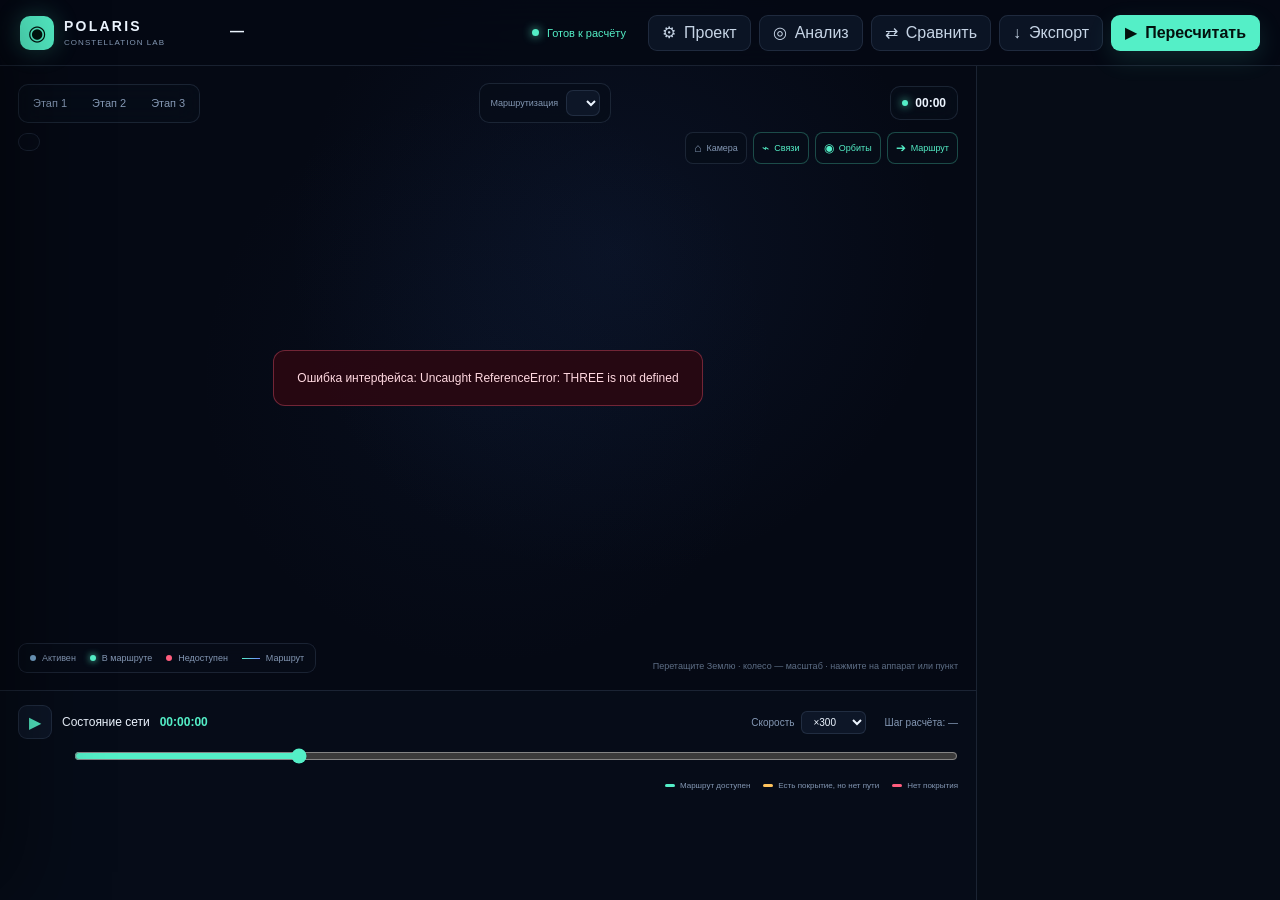
==== frontend/index.html @ 842fce78 "feat: Добавлен backend" ====
<!doctype html>
<html lang="ru">
<head>
  <meta charset="UTF-8" />
  <meta name="viewport" content="width=device-width, initial-scale=1.0" />
  <meta name="theme-color" content="#050914" />
  <title>POLARIS — проектирование устойчивой спутниковой группировки</title>
  <link rel="stylesheet" href="styles.css" />
</head>
<body>
  <div class="app-shell">
    <header class="topbar">
      <a class="brand" href="#" aria-label="POLARIS, главная">
        <span class="brand-mark">◉</span>
        <span><strong>POLARIS</strong><small>CONSTELLATION LAB</small></span>
      </a>

      <div class="project-heading">
        <div class="project-name" id="project-name">—</div>
        <div class="project-meta" id="project-meta"></div>
      </div>

      <div class="calculation-state" id="calc-state"><span></span><b>Готов к расчёту</b></div>

      <div class="top-actions">
        <button class="button button-subtle" id="project-button" type="button"><b aria-hidden="true">⚙</b><span>Проект</span></button>
        <button class="button button-subtle" id="analysis-button" type="button"><b aria-hidden="true">◎</b><span>Анализ</span></button>
        <button class="button button-subtle" id="compare-button" type="button"><b aria-hidden="true">⇄</b><span>Сравнить</span></button>
        <button class="button button-subtle" id="export-button" type="button"><b aria-hidden="true">↓</b><span>Экспорт</span></button>
        <button class="button button-primary" id="calculate-button" type="button"><b aria-hidden="true">▶</b><span>Пересчитать</span></button>
      </div>
    </header>

    <div class="workspace">
      <main class="main-column">
        <section class="space-view" id="space-view">
          <canvas id="space-canvas" aria-label="Интерактивная схема Земли и спутниковой группировки"></canvas>
          <div class="webgl-error" id="webgl-error" hidden></div>
          <div class="object-tooltip" id="object-tooltip" hidden></div>

          <div class="scene-toolbar">
            <div class="stage-control" role="group" aria-label="Этап развёртывания">
              <button data-stage="1" type="button">Этап 1</button>
              <button data-stage="2" type="button">Этап 2</button>
              <button data-stage="3" type="button">Этап 3</button>
            </div>
            <label class="strategy-control">Маршрутизация
              <select id="strategy-select" aria-label="Стратегия маршрутизации"></select>
            </label>
            <div class="time-chip"><span class="pulse"></span><strong id="scene-time">00:00</strong></div>
          </div>

          <div class="scene-summary" id="scene-summary"></div>

          <div class="view-controls">
            <button id="home-camera" type="button" title="Сбросить камеру"><b>⌂</b><span>Камера</span></button>
            <button id="toggle-links" class="active" type="button" title="Показать межспутниковые связи"><b>⌁</b><span>Связи</span></button>
            <button id="toggle-orbits" class="active" type="button" title="Показать орбиты"><b>◉</b><span>Орбиты</span></button>
            <button id="toggle-route" class="active" type="button" title="Показать маршрут"><b>➔</b><span>Маршрут</span></button>
          </div>

          <div class="scene-legend">
            <span><i class="legend-dot active-sat"></i>Активен</span>
            <span><i class="legend-dot route-sat"></i>В маршруте</span>
            <span><i class="legend-dot failed-sat"></i>Недоступен</span>
            <span><i class="legend-line"></i>Маршрут</span>
          </div>

          <div class="scene-hint">Перетащите Землю · колесо — масштаб · нажмите на аппарат или пункт</div>
        </section>

        <section class="timeline-panel">
          <div class="timeline-header">
            <div class="playback">
              <button class="play-button" id="play-button" type="button" aria-label="Запустить или остановить время">▶</button>
              <div><span>Состояние сети</span><strong id="timeline-time">00:00:00</strong></div>
            </div>
            <div class="timeline-actions">
              <label>Скорость
                <select id="speed-select">
                  <option value="60">×60</option>
                  <option value="300" selected>×300</option>
                  <option value="900">×900</option>
                  <option value="3600">×3600</option>
                </select>
              </label>
              <span id="step-info">Шаг расчёта: —</span>
            </div>
          </div>

          <div class="scrubber-wrap">
            <input id="time-range" type="range" min="0" max="86280" step="120" value="21600" aria-label="Время расчёта" />
            <div class="time-axis" id="time-axis"></div>
          </div>

          <div class="availability-lanes" id="availability-lanes"></div>
          <div class="timeline-legend">
            <span><i class="available"></i>Маршрут доступен</span>
            <span><i class="degraded"></i>Есть покрытие, но нет пути</span>
            <span><i class="outage"></i>Нет покрытия</span>
          </div>
        </section>
      </main>

      <aside class="inspector" id="inspector" aria-live="polite">
        <div id="selection-content"></div>
      </aside>
    </div>
  </div>

  <div class="drawer-backdrop" id="drawer-backdrop"></div>

  <aside class="drawer" id="configuration-drawer" aria-hidden="true" aria-label="Параметры проекта">
    <div class="drawer-header">
      <div><span>КОНФИГУРАЦИЯ</span><h2>Параметры проекта</h2></div>
      <button class="icon-button" data-close-drawer type="button" aria-label="Закрыть">×</button>
    </div>
    <div class="drawer-content" id="drawer-content"></div>
    <div class="drawer-footer">
      <button class="button button-subtle" id="reset-config" type="button">Сбросить изменения</button>
      <button class="button button-primary" id="apply-config" type="button">Применить и рассчитать</button>
    </div>
  </aside>

  <div class="modal-backdrop" id="compare-modal" aria-hidden="true">
    <section class="modal-panel" role="dialog" aria-modal="true" aria-labelledby="compare-title">
      <div class="drawer-header">
        <div><span>СРАВНЕНИЕ ВАРИАНТОВ</span><h2 id="compare-title">Сопоставление проектных решений</h2></div>
        <button class="icon-button" data-close-modal="compare-modal" type="button" aria-label="Закрыть">×</button>
      </div>
      <div class="modal-content" id="compare-content"></div>
    </section>
  </div>

  <div class="modal-backdrop" id="analysis-modal" aria-hidden="true">
    <section class="modal-panel wide" role="dialog" aria-modal="true" aria-labelledby="analysis-title">
      <div class="drawer-header">
        <div><span>АНАЛИЗ УСТОЙЧИВОСТИ</span><h2 id="analysis-title">Уязвимости, резерв и стратегии</h2></div>
        <button class="icon-button" data-close-modal="analysis-modal" type="button" aria-label="Закрыть">×</button>
      </div>
      <div class="modal-content" id="analysis-content"></div>
    </section>
  </div>

  <div class="toast" id="toast" role="status"></div>
  <div class="blocking-overlay" id="blocking-overlay" hidden>
    <div class="blocking-card"><div class="spinner"></div><strong id="blocking-title">Считаем…</strong><span id="blocking-detail"></span></div>
  </div>

  <script>
    window.addEventListener("error", function (event) {
      var panel = document.getElementById("webgl-error");
      if (!panel) return;
      panel.hidden = false;
      panel.textContent = "Ошибка интерфейса: " + (event.message || "не удалось загрузить модуль");
    });
  </script>
  <script src="vendor/three.min.js"></script>
  <script type="module" src="src/main.js"></script>
</body>
</html>
---- frontend/styles.css ----
:root {
  color-scheme: dark;
  --bg: #050914;
  --panel: #080e1b;
  --panel-2: #0d1627;
  --panel-3: #111d31;
  --line: rgba(145, 174, 214, 0.15);
  --line-strong: rgba(145, 174, 214, 0.28);
  --text: #edf5ff;
  --muted: #8498b4;
  --accent: #54efc7;
  --accent-blue: #7188ff;
  --danger: #ff5d7d;
  --warning: #ffc45d;
  --radius: 14px;
  font-family: Inter, Manrope, "Segoe UI", sans-serif;
}

* { box-sizing: border-box; }
html, body { margin: 0; min-width: 320px; min-height: 100%; background: var(--bg); color: var(--text); }
body { min-height: 100vh; overflow: hidden; }
button, input, select { font: inherit; }
button { color: inherit; }

.app-shell { min-height: 100vh; display: grid; grid-template-rows: 66px 1fr; background: radial-gradient(circle at 48% 28%, rgba(40, 75, 143, 0.13), transparent 35%), var(--bg); }
.topbar { min-width: 0; display: flex; align-items: center; gap: 22px; padding: 0 20px; border-bottom: 1px solid var(--line); background: rgba(5, 9, 20, 0.91); backdrop-filter: blur(18px); z-index: 20; }
.brand { width: 188px; flex: 0 0 auto; display: flex; align-items: center; gap: 10px; color: var(--text); text-decoration: none; }
.brand-mark { width: 34px; height: 34px; display: grid; place-items: center; border-radius: 10px; color: #00120d; background: var(--accent); font-size: 21px; box-shadow: 0 0 25px rgba(84, 239, 199, 0.25); }
.brand strong { display: block; font-size: 14px; line-height: 1; font-weight: 700; letter-spacing: 0.16em; }
.brand small { display: block; margin-top: 5px; color: var(--muted); font-size: 8px; letter-spacing: 0.13em; }
.project-heading { min-width: 0; flex: 1; }
.project-name { overflow: hidden; color: var(--text); font-size: 14px; font-weight: 600; text-overflow: ellipsis; white-space: nowrap; }
.project-meta { display: flex; align-items: center; gap: 7px; margin-top: 4px; color: var(--muted); font-size: 10px; }
.project-meta i { width: 2px; height: 2px; border-radius: 50%; background: var(--muted); }
.calculation-state { display: flex; align-items: center; gap: 8px; color: var(--accent); font-size: 11px; white-space: nowrap; }
.calculation-state > span { width: 7px; height: 7px; border-radius: 50%; background: var(--accent); box-shadow: 0 0 10px var(--accent); }
.top-actions { display: flex; gap: 8px; }
.top-actions b { font-weight: 400; }
.button { min-height: 36px; display: inline-flex; align-items: center; justify-content: center; gap: 8px; padding: 0 13px; border: 1px solid var(--line); border-radius: 9px; background: var(--panel-2); cursor: pointer; transition: 160ms ease; }
.button:hover { border-color: var(--line-strong); transform: translateY(-1px); }
.button-primary { border-color: transparent; color: #03110e; background: var(--accent); font-weight: 650; box-shadow: 0 8px 24px rgba(84, 239, 199, 0.13); }
.button-subtle { color: #c6d4e5; background: rgba(15, 25, 43, 0.72); }

.workspace { min-height: 0; display: grid; grid-template-columns: minmax(520px, 1fr) 304px; }
.main-column { min-width: 0; min-height: 0; display: grid; grid-template-rows: minmax(410px, 1fr) 210px; }
.space-view { position: relative; min-height: 0; overflow: hidden; background: radial-gradient(circle at center, rgba(34, 68, 128, 0.08), transparent 50%); }
#space-canvas { position: absolute; inset: 0; width: 100%; height: 100%; cursor: grab; }
#space-canvas:active { cursor: grabbing; }
.webgl-error { position: absolute; z-index: 8; top: 50%; left: 50%; width: min(430px, calc(100% - 40px)); transform: translate(-50%, -50%); padding: 18px; border: 1px solid rgba(255,93,125,.35); border-radius: 12px; color: #ffd8e0; background: rgba(42,8,18,.92); font-size: 12px; line-height: 1.5; text-align: center; }
.object-tooltip { position: absolute; z-index: 12; max-width: 230px; padding: 8px 10px; border: 1px solid var(--line-strong); border-radius: 8px; color: var(--text); background: rgba(7,13,25,.94); box-shadow: 0 10px 30px rgba(0,0,0,.28); font-size: 10px; line-height: 1.45; pointer-events: none; transform: translate(12px, 12px); }
.scene-toolbar { position: absolute; z-index: 3; top: 17px; left: 18px; right: 18px; display: flex; align-items: center; justify-content: space-between; pointer-events: none; }
.stage-control { display: flex; gap: 3px; padding: 3px; border: 1px solid var(--line); border-radius: 10px; background: rgba(7, 13, 25, 0.78); backdrop-filter: blur(14px); pointer-events: auto; }
.stage-control button { min-height: 31px; padding: 0 11px; border: 0; border-radius: 7px; color: var(--muted); background: transparent; font-size: 11px; cursor: pointer; }
.stage-control button.active { color: var(--text); background: var(--panel-3); box-shadow: inset 0 0 0 1px var(--line); }
.time-chip { display: flex; align-items: center; gap: 7px; padding: 9px 11px; border: 1px solid var(--line); border-radius: 10px; color: var(--muted); background: rgba(7, 13, 25, 0.78); font-size: 10px; backdrop-filter: blur(14px); }
.time-chip strong { color: var(--text); font-size: 12px; font-variant-numeric: tabular-nums; }
.pulse { width: 6px; height: 6px; border-radius: 50%; background: var(--accent); box-shadow: 0 0 9px var(--accent); }
.scene-summary { position: absolute; z-index: 3; top: 67px; left: 18px; display: flex; align-items: center; gap: 9px; padding: 8px 10px; border: 1px solid var(--line); border-radius: 9px; color: var(--muted); background: rgba(7,13,25,.76); font-size: 9px; pointer-events: none; backdrop-filter: blur(12px); }
.scene-summary strong { color: var(--text); font-size: 11px; font-variant-numeric: tabular-nums; }
.scene-summary i { width: 2px; height: 2px; border-radius: 50%; background: var(--muted); }
.view-controls { position: absolute; z-index: 3; top: 66px; right: 18px; display: flex; gap: 6px; }
.view-controls button { min-width: 56px; height: 32px; padding: 0 8px; display: flex; align-items: center; justify-content: center; gap: 5px; border: 1px solid var(--line); border-radius: 8px; color: var(--muted); background: rgba(7, 13, 25, 0.78); font-size: 9px; cursor: pointer; }
.view-controls button b { font-size: 12px; font-weight: 400; }
.view-controls button.active { color: var(--accent); border-color: rgba(84, 239, 199, 0.28); }
.scene-legend { position: absolute; z-index: 3; bottom: 17px; left: 18px; display: flex; flex-wrap: wrap; gap: 14px; padding: 9px 11px; border: 1px solid var(--line); border-radius: 9px; color: var(--muted); background: rgba(7, 13, 25, 0.75); font-size: 9px; backdrop-filter: blur(12px); }
.scene-legend span { display: flex; align-items: center; gap: 6px; }
.legend-dot { width: 6px; height: 6px; border-radius: 50%; }
.active-sat { background: #78a8cf; }
.route-sat { background: var(--accent); box-shadow: 0 0 7px var(--accent); }
.failed-sat { background: var(--danger); }
.legend-line { width: 18px; height: 1px; background: linear-gradient(90deg, var(--accent), var(--accent-blue)); }
.scene-hint { position: absolute; z-index: 3; right: 18px; bottom: 19px; color: rgba(135, 157, 187, 0.68); font-size: 9px; pointer-events: none; }

.timeline-panel { min-height: 0; padding: 14px 18px 12px; border-top: 1px solid var(--line); background: rgba(7, 13, 25, 0.91); }
.timeline-header { display: flex; align-items: center; justify-content: space-between; gap: 16px; }
.playback { display: flex; align-items: center; gap: 10px; }
.play-button { width: 34px; height: 34px; border: 1px solid var(--line); border-radius: 9px; color: var(--accent); background: var(--panel-2); cursor: pointer; }
.playback div { display: flex; align-items: baseline; gap: 10px; }
.playback span { font-size: 12px; }
.playback strong { color: var(--accent); font-size: 12px; font-variant-numeric: tabular-nums; }
.timeline-actions { display: flex; align-items: center; gap: 18px; color: var(--muted); font-size: 10px; }
.timeline-actions label { display: flex; align-items: center; gap: 7px; }
.timeline-actions select { padding: 4px 7px; border: 1px solid var(--line); border-radius: 6px; color: var(--text); background: var(--panel-2); }
.scrubber-wrap { position: relative; margin: 10px 0 6px 56px; }
#time-range { width: 100%; height: 14px; margin: 0; accent-color: var(--accent); cursor: pointer; }
.time-axis { display: flex; justify-content: space-between; color: var(--muted); font-size: 8px; }
.availability-lanes { display: grid; gap: 6px; }
.availability-lane { display: grid; grid-template-columns: 45px 1fr 43px; align-items: center; gap: 10px; font-size: 9px; }
.availability-lane > span { color: var(--muted); }
.availability-lane > strong { text-align: right; font-weight: 600; font-variant-numeric: tabular-nums; }
.lane-track { position: relative; height: 11px; overflow: hidden; border-radius: 3px; background: rgba(132, 152, 180, 0.1); }
.lane-segment { position: absolute; inset-block: 0; }
.lane-segment.available { background: rgba(84, 239, 199, 0.7); }
.lane-segment.degraded { background: rgba(255, 196, 93, 0.82); }
.lane-segment.outage { background: rgba(255, 93, 125, 0.82); }
.lane-cursor { position: absolute; z-index: 2; inset-block: 0; width: 1px; background: #fff; box-shadow: 0 0 7px rgba(255,255,255,.85); pointer-events: none; }
.timeline-legend { display: flex; justify-content: flex-end; gap: 13px; margin-top: 8px; color: var(--muted); font-size: 8px; }
.timeline-legend span { display: flex; align-items: center; gap: 5px; }
.timeline-legend i { width: 10px; height: 3px; border-radius: 2px; }
.timeline-legend .available { background: var(--accent); }
.timeline-legend .degraded { background: var(--warning); }
.timeline-legend .outage { background: var(--danger); }

.inspector { min-height: 0; overflow-y: auto; padding: 17px 18px; border-left: 1px solid var(--line); background: rgba(7, 12, 23, 0.93); }
.inspector-topline { display: flex; align-items: center; justify-content: space-between; color: var(--muted); font-size: 9px; letter-spacing: 0.13em; }
.inspector-topline button { border: 0; color: var(--muted); background: transparent; cursor: pointer; }
.inspector h1 { margin: 8px 0 5px; font-size: 19px; font-weight: 600; letter-spacing: -0.02em; }
.inspector > p { margin: 0; color: var(--muted); font-size: 11px; }
.client-switch { display: grid; grid-template-columns: repeat(3, 1fr); gap: 5px; margin-top: 16px; }
.client-switch button { min-height: 32px; border: 1px solid var(--line); border-radius: 8px; color: var(--muted); background: transparent; font-size: 10px; cursor: pointer; }
.client-switch button.active { color: var(--text); border-color: rgba(84,239,199,.35); background: rgba(84,239,199,.08); }
.availability-card { margin-top: 18px; }
.metric-line { display: flex; align-items: flex-end; justify-content: space-between; gap: 8px; }
.metric-line > strong { font-size: 31px; line-height: 1; letter-spacing: -0.045em; font-variant-numeric: tabular-nums; }
.goal-state { color: var(--accent); font-size: 9px; }
.availability-card p { margin: 7px 0 12px; color: var(--muted); font-size: 10px; }
.progress-track { position: relative; height: 5px; overflow: visible; border-radius: 5px; background: rgba(132,152,180,.12); }
.progress-track span { display: block; height: 100%; border-radius: inherit; background: linear-gradient(90deg, var(--accent-blue), var(--accent)); transition: width 300ms ease; }
.progress-track i { position: absolute; left: 90%; top: -3px; width: 1px; height: 11px; background: rgba(255,255,255,.75); }
.progress-label { display: flex; justify-content: space-between; margin-top: 6px; color: var(--muted); font-size: 7px; }
.route-section, .metrics-section { margin-top: 18px; padding-top: 15px; border-top: 1px solid var(--line); }
.section-title { display: flex; align-items: center; justify-content: space-between; font-size: 11px; }
.section-title > span { font-weight: 600; }
.section-title strong { display: flex; align-items: center; gap: 5px; color: var(--accent); font-size: 9px; font-weight: 500; }
.section-title strong i { width: 5px; height: 5px; border-radius: 50%; background: var(--accent); }
.section-title em { color: var(--muted); font-size: 9px; font-style: normal; }
.route-chain { margin: 10px 0 7px; }
.route-node { position: relative; min-height: 34px; display: flex; align-items: center; gap: 10px; font-size: 10px; }
.route-node:not(:last-child)::after { content: ""; position: absolute; left: 4px; top: 22px; width: 1px; height: 24px; background: linear-gradient(var(--accent), var(--accent-blue)); }
.route-node i { position: relative; z-index: 1; width: 9px; height: 9px; flex: 0 0 auto; border: 2px solid var(--accent); border-radius: 50%; background: var(--panel); }
.route-node:nth-child(3) i { border-color: var(--accent-blue); }
.route-node small { margin-left: auto; color: var(--muted); font-size: 8px; }
.text-action { padding: 0; border: 0; color: var(--accent); background: transparent; font-size: 9px; cursor: pointer; }
.metric-grid { display: grid; grid-template-columns: 1fr 1fr; gap: 15px 10px; margin-top: 13px; }
.metric-grid span { display: block; margin-bottom: 4px; color: var(--muted); font-size: 8px; }
.metric-grid strong { font-size: 13px; font-weight: 600; font-variant-numeric: tabular-nums; }
.recommendation { margin-top: 18px; padding: 12px; border: 1px solid rgba(84,239,199,.12); border-radius: 10px; background: linear-gradient(135deg, rgba(84,239,199,.07), rgba(113,136,255,.04)); }
.recommendation span { color: var(--accent); font-size: 8px; letter-spacing: .12em; }
.recommendation p { margin: 7px 0 0; color: #b9c9dc; font-size: 9px; line-height: 1.55; }
.selection-eyebrow { display: flex; align-items: center; justify-content: space-between; color: var(--muted); font-size: 9px; letter-spacing: .12em; text-transform: uppercase; }
.selection-status { display: inline-flex; align-items: center; gap: 5px; color: var(--accent); letter-spacing: 0; text-transform: none; }
.selection-status::before { content: ""; width: 5px; height: 5px; border-radius: 50%; background: currentColor; box-shadow: 0 0 8px currentColor; }
.selection-status.danger { color: var(--danger); }
.inspector-title { margin: 10px 0 5px; font-size: 22px; font-weight: 650; letter-spacing: -.025em; }
.inspector-subtitle { margin: 0; color: var(--muted); font-size: 10px; line-height: 1.5; }
.selection-actions { display: flex; gap: 7px; margin-top: 15px; }
.selection-actions .button { flex: 1; min-width: 0; padding-inline: 9px; font-size: 9px; }
.compact-section { margin-top: 18px; padding-top: 15px; border-top: 1px solid var(--line); }
.compact-section h3 { margin: 0 0 11px; font-size: 11px; font-weight: 600; }
.detail-list { display: grid; gap: 9px; }
.detail-row { display: flex; align-items: baseline; justify-content: space-between; gap: 14px; font-size: 9px; }
.detail-row span { color: var(--muted); }
.detail-row strong { font-size: 10px; font-weight: 600; text-align: right; }
.satellite-preview { height: 82px; display: grid; place-items: center; margin: 15px 0 3px; border-radius: 10px; background: radial-gradient(circle, rgba(84,239,199,.1), transparent 62%); }
.satellite-glyph { position: relative; width: 94px; height: 32px; }
.satellite-glyph::before { content: ""; position: absolute; left: 35px; top: 6px; width: 24px; height: 20px; border-radius: 4px; background: linear-gradient(135deg,#e0e9f2,#63758a); box-shadow: 0 0 18px rgba(84,239,199,.2); }
.satellite-glyph::after { content: ""; position: absolute; inset: 3px 0; background: repeating-linear-gradient(90deg,#224e8f 0 9px,#102a55 9px 11px); clip-path: polygon(0 5%,34% 5%,34% 95%,0 95%,0 5%,100% 5%,100% 95%,66% 95%,66% 5%); }
.client-summary { margin-top: 17px; }
.client-score { display: flex; align-items: flex-end; justify-content: space-between; }
.client-score strong { font-size: 29px; line-height: 1; letter-spacing: -.045em; }
.client-score span { color: var(--accent); font-size: 9px; }
.route-mini { display: flex; flex-wrap: wrap; align-items: center; gap: 6px; margin-top: 12px; }
.route-mini button { padding: 5px 7px; border: 1px solid var(--line); border-radius: 6px; color: var(--text); background: rgba(132,152,180,.04); font-size: 9px; cursor: pointer; }
.route-mini button:hover { color: var(--accent); border-color: rgba(84,239,199,.4); }
.route-mini i { width: 12px; height: 1px; background: var(--accent); }
.selection-help { margin-top: 18px; padding: 10px; border-radius: 9px; color: var(--muted); background: rgba(132,152,180,.06); font-size: 9px; line-height: 1.5; }
.upload-zone { min-height: 72px; display: grid; place-items: center; align-content: center; gap: 4px; margin-bottom: 16px; border: 1px dashed var(--line-strong); border-radius: 10px; color: var(--muted); background: rgba(84,239,199,.025); text-align: center; cursor: pointer; }
.upload-zone:hover { border-color: rgba(84,239,199,.45); background: rgba(84,239,199,.05); }
.upload-zone strong { color: var(--text); font-size: 10px; font-weight: 600; }
.upload-zone span { font-size: 8px; }
.upload-zone input { position: absolute; inline-size: 1px; block-size: 1px; opacity: 0; }

.drawer-backdrop, .modal-backdrop { position: fixed; z-index: 40; inset: 0; opacity: 0; visibility: hidden; background: rgba(1, 4, 10, 0.64); backdrop-filter: blur(4px); transition: 180ms ease; }
.drawer-backdrop.open, .modal-backdrop.open { opacity: 1; visibility: visible; }
.drawer { position: fixed; z-index: 50; top: 0; bottom: 0; left: 0; width: min(470px, 92vw); display: grid; grid-template-rows: auto 1fr auto; transform: translateX(-102%); border-right: 1px solid var(--line-strong); background: #08101e; box-shadow: 30px 0 80px rgba(0,0,0,.4); transition: 220ms ease; }
.drawer.open { transform: translateX(0); }
.drawer-header { display: flex; align-items: flex-start; justify-content: space-between; gap: 20px; padding: 21px 23px 17px; border-bottom: 1px solid var(--line); }
.drawer-header span { color: var(--accent); font-size: 8px; letter-spacing: .14em; }
.drawer-header h2 { margin: 6px 0 0; font-size: 19px; font-weight: 600; }
.icon-button { width: 34px; height: 34px; border: 1px solid var(--line); border-radius: 9px; color: var(--muted); background: var(--panel-2); cursor: pointer; }
.drawer-content { min-height: 0; overflow-y: auto; padding: 18px 23px; }
.field { display: grid; gap: 7px; color: var(--muted); font-size: 9px; }
.field select, .field input { width: 100%; min-height: 36px; padding: 0 10px; border: 1px solid var(--line); border-radius: 8px; outline: 0; color: var(--text); background: var(--panel-2); }
.field select:focus, .field input:focus { border-color: rgba(84,239,199,.55); box-shadow: 0 0 0 3px rgba(84,239,199,.08); }
.form-grid { display: grid; grid-template-columns: 1fr 1fr; gap: 14px; margin-top: 16px; }
.input-unit { position: relative; }
.input-unit input { padding-right: 35px; }
.input-unit small { position: absolute; right: 10px; top: 12px; color: var(--muted); }
.drawer-section-title { display: flex; align-items: center; justify-content: space-between; margin: 24px 0 10px; padding-top: 18px; border-top: 1px solid var(--line); font-size: 11px; font-weight: 600; }
.drawer-section-title small { color: var(--muted); font-size: 8px; font-weight: 400; }
.plane-editor { display: grid; gap: 7px; }
.plane-editor > div { display: grid; grid-template-columns: 34px 1fr 1fr; align-items: center; gap: 9px; padding: 9px 10px; border: 1px solid var(--line); border-radius: 9px; background: rgba(13,22,39,.55); }
.plane-editor strong { color: var(--accent); font-size: 10px; }
.plane-editor label { display: grid; grid-template-columns: auto 1fr; align-items: center; gap: 6px; color: var(--muted); font-size: 8px; }
.plane-editor input { width: 100%; min-width: 0; padding: 6px; border: 1px solid var(--line); border-radius: 6px; color: var(--text); background: var(--panel); font-size: 9px; }
.mini-action { border: 0; color: var(--accent); background: transparent; font-size: 9px; cursor: pointer; }
.empty-state { padding: 17px; border: 1px dashed var(--line-strong); border-radius: 9px; color: var(--muted); text-align: center; font-size: 9px; }
.failure-item { display: flex; align-items: center; justify-content: space-between; padding: 10px; border: 1px solid rgba(255,93,125,.2); border-radius: 9px; background: rgba(255,93,125,.05); }
.failure-item strong { display: block; font-size: 10px; }
.failure-item span { color: var(--muted); font-size: 8px; }
.drawer-footer { display: flex; justify-content: flex-end; gap: 8px; padding: 15px 23px; border-top: 1px solid var(--line); }

.modal-backdrop { display: grid; place-items: center; padding: 25px; }
.compare-modal { width: min(760px, 96vw); overflow: hidden; border: 1px solid var(--line-strong); border-radius: 16px; background: #08101e; box-shadow: 0 28px 90px rgba(0,0,0,.55); transform: translateY(12px) scale(.98); transition: 180ms ease; }
.modal-backdrop.open .compare-modal { transform: none; }
.comparison-head { display: grid; grid-template-columns: 1fr 1fr; gap: 1px; background: var(--line); }
.comparison-head > div { padding: 18px 23px; background: var(--panel); }
.comparison-head span, .comparison-head small { display: block; color: var(--muted); font-size: 8px; }
.comparison-head strong { display: block; margin: 7px 0 4px; font-size: 13px; }
.comparison-table { padding: 13px 23px; }
.comparison-row { display: grid; grid-template-columns: 1.2fr repeat(3, 1fr); padding: 12px 7px; border-bottom: 1px solid var(--line); font-size: 10px; }
.comparison-row.header { color: var(--muted); font-size: 8px; }
.comparison-row strong { color: var(--text); }
.comparison-row em { color: var(--danger); font-style: normal; }
.compare-insight { display: flex; gap: 12px; margin: 5px 23px 22px; padding: 13px; border: 1px solid rgba(255,196,93,.17); border-radius: 10px; background: rgba(255,196,93,.05); }
.compare-insight > span { width: 22px; height: 22px; flex: 0 0 auto; display: grid; place-items: center; border-radius: 50%; color: #171006; background: var(--warning); font-weight: 700; }
.compare-insight p { margin: 0; color: #bdcadd; font-size: 10px; line-height: 1.55; }
.compare-insight strong { color: var(--text); }
.toast { position: fixed; z-index: 80; left: 50%; bottom: 22px; max-width: calc(100vw - 30px); transform: translate(-50%, 20px); opacity: 0; padding: 11px 15px; border: 1px solid var(--line-strong); border-radius: 9px; color: var(--text); background: var(--panel-3); box-shadow: 0 15px 40px rgba(0,0,0,.35); font-size: 10px; pointer-events: none; transition: 180ms ease; }
.toast.show { opacity: 1; transform: translate(-50%, 0); }

@media (max-width: 1020px) {
  .workspace { grid-template-columns: 1fr; }
  .inspector { position: fixed; z-index: 25; top: 66px; right: 0; bottom: 0; width: 304px; box-shadow: -20px 0 55px rgba(0,0,0,.3); }
  .main-column { margin-right: 304px; }
  .brand { width: auto; }
  .brand > span:last-child, .calculation-state { display: none; }
}

@media (max-width: 760px) {
  body { overflow-x: hidden; overflow-y: auto; }
  .app-shell { min-height: auto; }
  .project-meta, .top-actions .button-subtle, .top-actions .button span { display: none; }
  .top-actions #project-button { display: inline-flex; width: 38px; padding: 0; }
  .topbar { gap: 10px; padding-inline: 12px; }
  .workspace { grid-template-columns: 1fr; }
  .workspace, .main-column, .space-view, .timeline-panel, .inspector { width: 100%; min-width: 0; }
  .main-column { margin-right: 0; grid-template-rows: 520px auto; }
  .inspector { position: static; width: auto; max-height: none; border-top: 1px solid var(--line); border-left: 0; }
  .scene-summary { top: 65px; }
  .scene-hint { display: none; }
  .timeline-actions { display: none; }
  .timeline-panel { min-height: 220px; }
}

@media (max-width: 470px) {
  .button { padding: 0 11px; }
  .scene-toolbar .time-chip { display: none; }
  .view-controls button span { display: none; }
  .view-controls button { min-width: 32px; width: 32px; padding: 0; }
  .scene-toolbar { left: 10px; right: 10px; }
  .stage-control button { padding: 0 8px; }
  .scene-summary { left: 10px; }
  .view-controls { right: 10px; }
  .scene-legend { right: 10px; left: 10px; }
  .timeline-header { align-items: flex-start; }
  .timeline-actions span { display: none; }
  .comparison-head { grid-template-columns: 1fr; }
  .comparison-row { grid-template-columns: .8fr repeat(3, 1fr); font-size: 8px; }
}

@media (prefers-reduced-motion: reduce) {
  *, *::before, *::after { scroll-behavior: auto !important; transition-duration: .001ms !important; }
}

/* ==========================================================================
   Дополнения к прототипу: реальные данные, анализ, состояния загрузки
   ========================================================================== */

/* Модальные окна: прототип знал только одно, теперь их два и оба шире. */
.modal-panel { width: min(820px, 96vw); max-height: 88vh; display: grid; grid-template-rows: auto 1fr; overflow: hidden; border: 1px solid var(--line-strong); border-radius: 16px; background: #08101e; box-shadow: 0 28px 90px rgba(0,0,0,.55); transform: translateY(12px) scale(.98); transition: 180ms ease; }
.modal-panel.wide { width: min(1080px, 97vw); }
.modal-backdrop.open .modal-panel { transform: none; }
.modal-content { min-height: 0; overflow-y: auto; padding: 20px 23px 24px; }

/* Выбор стратегии маршрутизации на сцене. */
.strategy-control { display: flex; align-items: center; gap: 8px; padding: 6px 10px; border: 1px solid var(--line); border-radius: 10px; color: var(--muted); background: rgba(7,13,25,.78); backdrop-filter: blur(14px); font-size: 9px; pointer-events: auto; }
.strategy-control select { min-height: 26px; padding: 0 6px; border: 1px solid var(--line); border-radius: 7px; color: var(--text); background: var(--panel-2); font-size: 10px; }

/* Состояние расчёта в шапке. */
.calculation-state.stale { color: var(--warning); }
.calculation-state.stale > span { background: var(--warning); box-shadow: 0 0 10px var(--warning); }
.calculation-state.error { color: var(--danger); }
.calculation-state.error > span { background: var(--danger); box-shadow: 0 0 10px var(--danger); }
.calculation-state b { font-weight: 500; }

/* Диаграмма доступности: дорожки строятся по реальным отрезкам состояний. */
.availability-lane { display: grid; grid-template-columns: 42px 1fr 62px; align-items: center; gap: 10px; padding: 3px 0; }
.availability-lane > span { color: var(--muted); font-size: 9px; cursor: pointer; }
.availability-lane.active > span { color: var(--accent); font-weight: 600; }
.availability-lane > strong { font-size: 10px; text-align: right; font-variant-numeric: tabular-nums; }
.availability-lane.below > strong { color: var(--danger); }
.lane-track { position: relative; height: 16px; overflow: hidden; border-radius: 5px; background: rgba(255,93,125,.16); cursor: crosshair; }
.lane-segment { position: absolute; top: 0; bottom: 0; }
.lane-segment.available { background: linear-gradient(180deg, rgba(84,239,199,.85), rgba(84,239,199,.6)); }
.lane-segment.degraded { background: rgba(255,196,93,.55); }
.lane-segment.outage { background: rgba(255,93,125,.42); }
.lane-cursor { position: absolute; top: -2px; bottom: -2px; width: 2px; background: #fff; box-shadow: 0 0 8px rgba(255,255,255,.7); pointer-events: none; }
.lane-target { position: absolute; inset: 0; opacity: 0; }

/* Инспектор: маршрут, показатели, причины разрыва. */
.route-mini { display: flex; flex-wrap: wrap; align-items: center; gap: 4px; }
.route-mini button { padding: 5px 8px; border: 1px solid var(--line); border-radius: 7px; color: var(--text); background: var(--panel-2); font-size: 9px; cursor: pointer; }
.route-mini button:hover { border-color: var(--accent); }
.route-mini button.ground { color: var(--accent); }
.route-mini i { width: 10px; height: 1px; background: var(--line-strong); }
.gap-reason { display: flex; gap: 9px; padding: 10px 11px; border: 1px solid rgba(255,93,125,.24); border-radius: 9px; background: rgba(255,93,125,.06); color: #ffd8e0; font-size: 9px; line-height: 1.5; }
.gap-reason strong { display: block; margin-bottom: 3px; color: #fff; font-size: 10px; }
.hint-note { margin: 10px 0 0; color: var(--muted); font-size: 8px; line-height: 1.55; }

/* Рекомендации и выводы. */
.advice-list { display: grid; gap: 9px; }
.advice { padding: 12px 13px; border: 1px solid var(--line); border-radius: 10px; background: rgba(13,22,39,.5); }
.advice.critical { border-color: rgba(255,93,125,.32); background: rgba(255,93,125,.06); }
.advice.warning { border-color: rgba(255,196,93,.26); background: rgba(255,196,93,.05); }
.advice.info { border-color: rgba(84,239,199,.22); background: rgba(84,239,199,.04); }
.advice strong { display: block; margin-bottom: 5px; font-size: 10px; line-height: 1.4; }
.advice p { margin: 0; color: var(--muted); font-size: 9px; line-height: 1.6; }

/* Таблицы анализа и сравнения. */
.data-table { width: 100%; border-collapse: collapse; font-size: 10px; }
.data-table th { padding: 9px 8px; border-bottom: 1px solid var(--line-strong); color: var(--muted); font-size: 8px; font-weight: 500; letter-spacing: .05em; text-align: left; text-transform: uppercase; }
.data-table td { padding: 10px 8px; border-bottom: 1px solid var(--line); font-variant-numeric: tabular-nums; }
.data-table tr:hover td { background: rgba(84,239,199,.03); }
.data-table td.good { color: var(--accent); }
.data-table td.bad { color: var(--danger); }
.data-table td.muted { color: var(--muted); }
.table-scroll { overflow-x: auto; }

.section-block { margin-bottom: 26px; }
.section-block > h3 { margin: 0 0 5px; font-size: 12px; font-weight: 600; }
.section-block > p.lead { margin: 0 0 13px; color: var(--muted); font-size: 9px; line-height: 1.6; }
.section-actions { display: flex; flex-wrap: wrap; gap: 8px; margin-bottom: 13px; }

/* Редактор конфигурации. */
.readonly-block { padding: 13px; border: 1px solid var(--line); border-radius: 10px; background: rgba(13,22,39,.42); }
.readonly-grid { display: grid; grid-template-columns: repeat(2, 1fr); gap: 9px 14px; }
.readonly-grid div { display: flex; align-items: baseline; justify-content: space-between; gap: 8px; color: var(--muted); font-size: 9px; }
.readonly-grid strong { color: var(--text); font-size: 10px; font-variant-numeric: tabular-nums; }
.research-toggle { display: flex; align-items: flex-start; gap: 9px; margin-top: 12px; padding: 10px 11px; border: 1px solid rgba(255,196,93,.22); border-radius: 9px; background: rgba(255,196,93,.05); color: var(--muted); font-size: 8px; line-height: 1.55; cursor: pointer; }
.research-toggle input { margin-top: 1px; accent-color: var(--warning); }
.research-toggle b { display: block; margin-bottom: 3px; color: var(--warning); font-size: 9px; }

.outage-row { display: grid; grid-template-columns: 1fr 72px 72px auto; align-items: center; gap: 7px; padding: 8px 9px; border: 1px solid rgba(255,93,125,.2); border-radius: 9px; background: rgba(255,93,125,.05); }
.outage-row select, .outage-row input { min-height: 30px; padding: 0 7px; border: 1px solid var(--line); border-radius: 6px; color: var(--text); background: var(--panel); font-size: 9px; }
.outage-row .mini-action { white-space: nowrap; }
.outage-list { display: grid; gap: 7px; }
.outage-hint { margin: 7px 0 0; color: var(--muted); font-size: 8px; }

.field-errors { display: grid; gap: 6px; margin-bottom: 14px; }
.field-error { padding: 9px 11px; border: 1px solid rgba(255,93,125,.32); border-radius: 8px; background: rgba(255,93,125,.07); font-size: 9px; line-height: 1.5; }
.field-error code { display: block; margin-bottom: 3px; color: var(--danger); font-family: ui-monospace, SFMono-Regular, Menlo, monospace; font-size: 8px; }

/* Список сохранённых вариантов. */
.variant-list { display: grid; gap: 7px; }
.variant-row { display: grid; grid-template-columns: 1fr auto auto; align-items: center; gap: 9px; padding: 10px 11px; border: 1px solid var(--line); border-radius: 9px; background: rgba(13,22,39,.5); }
.variant-row strong { display: block; font-size: 10px; }
.variant-row span { color: var(--muted); font-size: 8px; }
.variant-row.selected { border-color: var(--accent); background: rgba(84,239,199,.06); }

/* Блокирующий индикатор долгих операций. */
.blocking-overlay { position: fixed; z-index: 80; inset: 0; display: grid; place-items: center; background: rgba(1,4,10,.7); backdrop-filter: blur(5px); }
/* Собственный display перебивает [hidden], поэтому скрываем явно. */
.blocking-overlay[hidden] { display: none; }
.blocking-card { display: grid; justify-items: center; gap: 11px; padding: 26px 34px; border: 1px solid var(--line-strong); border-radius: 14px; background: #08101e; text-align: center; }
.blocking-card strong { font-size: 12px; }
.blocking-card span { color: var(--muted); font-size: 9px; font-variant-numeric: tabular-nums; }
.spinner { width: 26px; height: 26px; border: 2px solid var(--line-strong); border-top-color: var(--accent); border-radius: 50%; animation: spin 760ms linear infinite; }
@keyframes spin { to { transform: rotate(360deg); } }

.progress-bar { width: 200px; height: 4px; overflow: hidden; border-radius: 2px; background: var(--panel-3); }
.progress-bar i { display: block; height: 100%; background: var(--accent); transition: width 180ms ease; }

.empty-state { padding: 14px; border: 1px dashed var(--line); border-radius: 9px; color: var(--muted); font-size: 9px; text-align: center; }
.mini-action { padding: 5px 9px; border: 1px solid var(--line); border-radius: 7px; color: var(--muted); background: transparent; font-size: 9px; cursor: pointer; }
.mini-action:hover { border-color: var(--accent); color: var(--accent); }
.badge { display: inline-block; padding: 2px 7px; border-radius: 20px; font-size: 8px; }
.badge.ok { color: var(--accent); background: rgba(84,239,199,.12); }
.badge.bad { color: var(--danger); background: rgba(255,93,125,.12); }
.badge.warn { color: var(--warning); background: rgba(255,196,93,.12); }

@media (max-width: 1080px) {
  .workspace { grid-template-columns: 1fr; grid-template-rows: 1fr auto; }
  .inspector { max-height: 44vh; border-left: 0; border-top: 1px solid var(--line); }
  .top-actions span { display: none; }
}
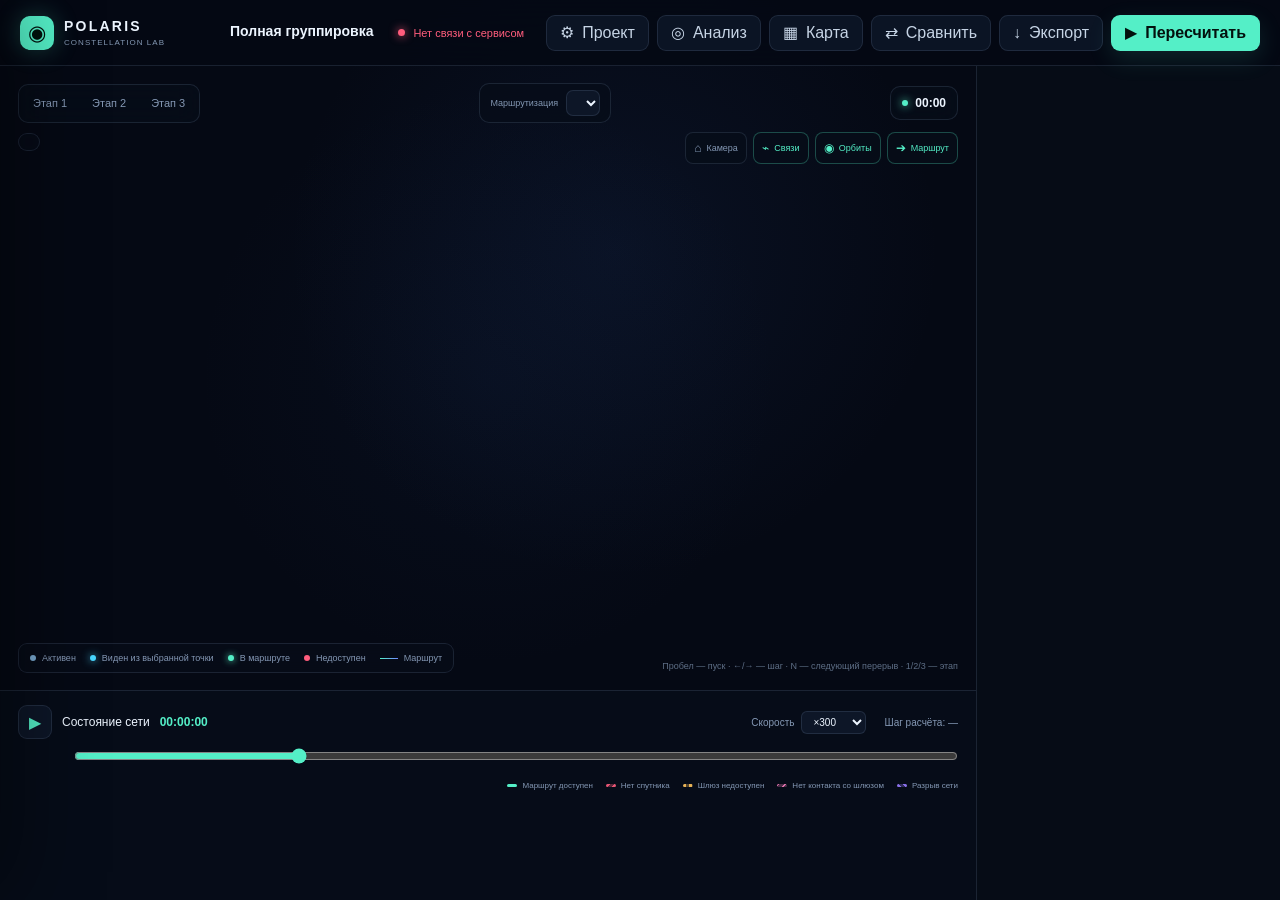
==== commit ace26296: "переделан фронт" ====
--- a/frontend/index.html
+++ b/frontend/index.html
@@ -5,6 +5,8 @@
   <meta name="viewport" content="width=device-width, initial-scale=1.0" />
   <meta name="theme-color" content="#050914" />
   <title>POLARIS — проектирование устойчивой спутниковой группировки</title>
+  <link rel="icon" href="assets/favicon.svg" type="image/svg+xml" />
+  <link rel="preload" href="assets/earth-day.jpg" as="image" type="image/jpeg" />
   <link rel="stylesheet" href="styles.css" />
 </head>
 <body>
@@ -25,6 +27,7 @@
       <div class="top-actions">
         <button class="button button-subtle" id="project-button" type="button"><b aria-hidden="true">⚙</b><span>Проект</span></button>
         <button class="button button-subtle" id="analysis-button" type="button"><b aria-hidden="true">◎</b><span>Анализ</span></button>
+        <button class="button button-subtle" id="coverage-button" type="button"><b aria-hidden="true">▦</b><span>Карта</span></button>
         <button class="button button-subtle" id="compare-button" type="button"><b aria-hidden="true">⇄</b><span>Сравнить</span></button>
         <button class="button button-subtle" id="export-button" type="button"><b aria-hidden="true">↓</b><span>Экспорт</span></button>
         <button class="button button-primary" id="calculate-button" type="button"><b aria-hidden="true">▶</b><span>Пересчитать</span></button>
@@ -35,6 +38,10 @@
       <main class="main-column">
         <section class="space-view" id="space-view">
           <canvas id="space-canvas" aria-label="Интерактивная схема Земли и спутниковой группировки"></canvas>
+          <div class="scene-loading" id="scene-loading" role="status">
+            <span class="loading-planet" aria-hidden="true"></span>
+            <div><strong>Готовим модель Земли</strong><small>Загружаем текстуры и расчётный сценарий</small></div>
+          </div>
           <div class="webgl-error" id="webgl-error" hidden></div>
           <div class="object-tooltip" id="object-tooltip" hidden></div>
 
@@ -61,12 +68,13 @@
 
           <div class="scene-legend">
             <span><i class="legend-dot active-sat"></i>Активен</span>
+            <span id="visibility-legend" hidden><i class="legend-dot visible-sat"></i>Виден из выбранной точки</span>
             <span><i class="legend-dot route-sat"></i>В маршруте</span>
             <span><i class="legend-dot failed-sat"></i>Недоступен</span>
             <span><i class="legend-line"></i>Маршрут</span>
           </div>
 
-          <div class="scene-hint">Перетащите Землю · колесо — масштаб · нажмите на аппарат или пункт</div>
+          <div class="scene-hint">Пробел — пуск · ←/→ — шаг · N — следующий перерыв · 1/2/3 — этап</div>
         </section>
 
         <section class="timeline-panel">
@@ -96,13 +104,15 @@
           <div class="availability-lanes" id="availability-lanes"></div>
           <div class="timeline-legend">
             <span><i class="available"></i>Маршрут доступен</span>
-            <span><i class="degraded"></i>Есть покрытие, но нет пути</span>
-            <span><i class="outage"></i>Нет покрытия</span>
+            <span><i class="cause-no-satellite"></i>Нет спутника</span>
+            <span><i class="cause-gateway-offline"></i>Шлюз недоступен</span>
+            <span><i class="cause-no-gateway"></i>Нет контакта со шлюзом</span>
+            <span><i class="cause-network-split"></i>Разрыв сети</span>
           </div>
         </section>
       </main>
 
-      <aside class="inspector" id="inspector" aria-live="polite">
+      <aside class="inspector" id="inspector">
         <div id="selection-content"></div>
       </aside>
     </div>
@@ -142,6 +152,30 @@
     </section>
   </div>
 
+  <div class="modal-backdrop" id="coverage-modal" aria-hidden="true">
+    <section class="modal-panel coverage-panel" role="dialog" aria-modal="true" aria-labelledby="coverage-title">
+      <div class="drawer-header">
+        <div><span>ГЕОГРАФИЯ ПОКРЫТИЯ</span><h2 id="coverage-title">Доступность маршрута по широтам</h2></div>
+        <button class="icon-button" data-close-modal="coverage-modal" type="button" aria-label="Закрыть">×</button>
+      </div>
+      <div class="modal-content" id="coverage-content"></div>
+    </section>
+  </div>
+
+  <dialog class="name-dialog" id="save-variant-dialog" aria-labelledby="save-variant-title">
+    <form method="dialog">
+      <div class="dialog-eyebrow">СОХРАНЕНИЕ ВАРИАНТА</div>
+      <h2 id="save-variant-title">Название проектного решения</h2>
+      <p>Название будет показано в сравнении конфигураций.</p>
+      <label for="variant-name-input">Название</label>
+      <input id="variant-name-input" name="variant-name" maxlength="100" required autocomplete="off" />
+      <div class="dialog-actions">
+        <button class="button button-subtle" id="cancel-variant-name" type="button">Отмена</button>
+        <button class="button button-primary" value="save" type="submit">Сохранить вариант</button>
+      </div>
+    </form>
+  </dialog>
+
   <div class="toast" id="toast" role="status"></div>
   <div class="blocking-overlay" id="blocking-overlay" hidden>
     <div class="blocking-card"><div class="spinner"></div><strong id="blocking-title">Считаем…</strong><span id="blocking-detail"></span></div>
@@ -155,7 +189,6 @@
       panel.textContent = "Ошибка интерфейса: " + (event.message || "не удалось загрузить модуль");
     });
   </script>
-  <script src="vendor/three.min.js"></script>
   <script type="module" src="src/main.js"></script>
 </body>
 </html>
--- a/frontend/styles.css
+++ b/frontend/styles.css
@@ -47,7 +47,15 @@
 #space-canvas { position: absolute; inset: 0; width: 100%; height: 100%; cursor: grab; }
 #space-canvas:active { cursor: grabbing; }
 .webgl-error { position: absolute; z-index: 8; top: 50%; left: 50%; width: min(430px, calc(100% - 40px)); transform: translate(-50%, -50%); padding: 18px; border: 1px solid rgba(255,93,125,.35); border-radius: 12px; color: #ffd8e0; background: rgba(42,8,18,.92); font-size: 12px; line-height: 1.5; text-align: center; }
-.object-tooltip { position: absolute; z-index: 12; max-width: 230px; padding: 8px 10px; border: 1px solid var(--line-strong); border-radius: 8px; color: var(--text); background: rgba(7,13,25,.94); box-shadow: 0 10px 30px rgba(0,0,0,.28); font-size: 10px; line-height: 1.45; pointer-events: none; transform: translate(12px, 12px); }
+.scene-loading { position: absolute; z-index: 7; inset: 0; display: grid; place-content: center; justify-items: center; gap: 16px; color: var(--text); background: radial-gradient(circle at 50% 45%, rgba(31,74,119,.34), rgba(5,9,20,.96) 48%); text-align: center; transition: opacity 260ms ease, visibility 260ms ease; }
+.scene-loading[hidden] { display: grid; opacity: 0; visibility: hidden; pointer-events: none; }
+.scene-loading strong, .scene-loading small { display: block; }
+.scene-loading strong { font-size: 13px; }
+.scene-loading small { margin-top: 6px; color: var(--muted); font-size: 10px; }
+.loading-planet { position: relative; width: 68px; height: 68px; border: 1px solid rgba(84,239,199,.55); border-radius: 50%; background: radial-gradient(circle at 35% 30%, #317bb0, #102b52 52%, #06101f 75%); box-shadow: 0 0 36px rgba(84,239,199,.14); animation: loading-orbit 1.8s linear infinite; }
+.loading-planet::after { content: ""; position: absolute; width: 92px; height: 26px; margin: 19px 0 0 -47px; border: 1px solid rgba(127,168,255,.72); border-radius: 50%; transform: rotate(-14deg); }
+@keyframes loading-orbit { to { filter: hue-rotate(18deg); transform: rotate(360deg); } }
+.object-tooltip { position: absolute; z-index: 12; max-width: 230px; padding: 8px 10px; border: 1px solid var(--line-strong); border-radius: 8px; color: var(--text); background: rgba(7,13,25,.94); box-shadow: 0 10px 30px rgba(0,0,0,.28); font-size: 10px; line-height: 1.45; pointer-events: none; }
 .scene-toolbar { position: absolute; z-index: 3; top: 17px; left: 18px; right: 18px; display: flex; align-items: center; justify-content: space-between; pointer-events: none; }
 .stage-control { display: flex; gap: 3px; padding: 3px; border: 1px solid var(--line); border-radius: 10px; background: rgba(7, 13, 25, 0.78); backdrop-filter: blur(14px); pointer-events: auto; }
 .stage-control button { min-height: 31px; padding: 0 11px; border: 0; border-radius: 7px; color: var(--muted); background: transparent; font-size: 11px; cursor: pointer; }
@@ -66,6 +74,7 @@
 .scene-legend span { display: flex; align-items: center; gap: 6px; }
 .legend-dot { width: 6px; height: 6px; border-radius: 50%; }
 .active-sat { background: #78a8cf; }
+.visible-sat { background: #48d7ff; box-shadow: 0 0 8px rgba(72,215,255,.9); }
 .route-sat { background: var(--accent); box-shadow: 0 0 7px var(--accent); }
 .failed-sat { background: var(--danger); }
 .legend-line { width: 18px; height: 1px; background: linear-gradient(90deg, var(--accent), var(--accent-blue)); }
@@ -98,8 +107,18 @@
 .timeline-legend span { display: flex; align-items: center; gap: 5px; }
 .timeline-legend i { width: 10px; height: 3px; border-radius: 2px; }
 .timeline-legend .available { background: var(--accent); }
-.timeline-legend .degraded { background: var(--warning); }
-.timeline-legend .outage { background: var(--danger); }
+.timeline-legend .cause-no-satellite, .lane-segment.cause-1 {
+  background: repeating-linear-gradient(135deg, rgba(255,93,125,.9) 0 3px, rgba(255,93,125,.34) 3px 6px);
+}
+.timeline-legend .cause-gateway-offline, .lane-segment.cause-2 {
+  background: repeating-linear-gradient(90deg, rgba(255,196,93,.9) 0 3px, rgba(255,196,93,.3) 3px 6px);
+}
+.timeline-legend .cause-no-gateway, .lane-segment.cause-3 {
+  background: repeating-linear-gradient(135deg, rgba(255,129,193,.86) 0 2px, rgba(255,129,193,.28) 2px 5px);
+}
+.timeline-legend .cause-network-split, .lane-segment.cause-4 {
+  background: repeating-linear-gradient(45deg, rgba(151,123,255,.9) 0 3px, rgba(151,123,255,.28) 3px 6px);
+}
 
 .inspector { min-height: 0; overflow-y: auto; padding: 17px 18px; border-left: 1px solid var(--line); background: rgba(7, 12, 23, 0.93); }
 .inspector-topline { display: flex; align-items: center; justify-content: space-between; color: var(--muted); font-size: 9px; letter-spacing: 0.13em; }
@@ -145,6 +164,7 @@
 .inspector-subtitle { margin: 0; color: var(--muted); font-size: 10px; line-height: 1.5; }
 .selection-actions { display: flex; gap: 7px; margin-top: 15px; }
 .selection-actions .button { flex: 1; min-width: 0; padding-inline: 9px; font-size: 9px; }
+.selection-actions .button.active { color: var(--accent); border-color: rgba(84,239,199,.52); background: rgba(84,239,199,.1); }
 .compact-section { margin-top: 18px; padding-top: 15px; border-top: 1px solid var(--line); }
 .compact-section h3 { margin: 0 0 11px; font-size: 11px; font-weight: 600; }
 .detail-list { display: grid; gap: 9px; }
@@ -172,7 +192,7 @@
 
 .drawer-backdrop, .modal-backdrop { position: fixed; z-index: 40; inset: 0; opacity: 0; visibility: hidden; background: rgba(1, 4, 10, 0.64); backdrop-filter: blur(4px); transition: 180ms ease; }
 .drawer-backdrop.open, .modal-backdrop.open { opacity: 1; visibility: visible; }
-.drawer { position: fixed; z-index: 50; top: 0; bottom: 0; left: 0; width: min(470px, 92vw); display: grid; grid-template-rows: auto 1fr auto; transform: translateX(-102%); border-right: 1px solid var(--line-strong); background: #08101e; box-shadow: 30px 0 80px rgba(0,0,0,.4); transition: 220ms ease; }
+.drawer { position: fixed; z-index: 50; top: 0; bottom: 0; left: 0; width: min(700px, 96vw); display: grid; grid-template-rows: auto 1fr auto; transform: translateX(-102%); border-right: 1px solid var(--line-strong); background: #08101e; box-shadow: 30px 0 80px rgba(0,0,0,.4); transition: 220ms ease; }
 .drawer.open { transform: translateX(0); }
 .drawer-header { display: flex; align-items: flex-start; justify-content: space-between; gap: 20px; padding: 21px 23px 17px; border-bottom: 1px solid var(--line); }
 .drawer-header span { color: var(--accent); font-size: 8px; letter-spacing: .14em; }
@@ -218,6 +238,32 @@
 .compare-insight strong { color: var(--text); }
 .toast { position: fixed; z-index: 80; left: 50%; bottom: 22px; max-width: calc(100vw - 30px); transform: translate(-50%, 20px); opacity: 0; padding: 11px 15px; border: 1px solid var(--line-strong); border-radius: 9px; color: var(--text); background: var(--panel-3); box-shadow: 0 15px 40px rgba(0,0,0,.35); font-size: 10px; pointer-events: none; transition: 180ms ease; }
 .toast.show { opacity: 1; transform: translate(-50%, 0); }
+.name-dialog { width: min(460px, calc(100vw - 32px)); padding: 0; border: 1px solid var(--line-strong); border-radius: 15px; color: var(--text); background: #08101e; box-shadow: 0 28px 90px rgba(0,0,0,.58); }
+.name-dialog::backdrop { background: rgba(1,4,10,.72); backdrop-filter: blur(5px); }
+.name-dialog form { display: grid; gap: 12px; padding: 24px; }
+.name-dialog h2 { margin: 0; font-size: 20px; }
+.name-dialog p { margin: 0 0 4px; color: var(--muted); font-size: 12px; line-height: 1.55; }
+.name-dialog label { color: var(--muted); font-size: 12px; }
+.name-dialog input { min-height: 42px; padding: 0 12px; border: 1px solid var(--line-strong); border-radius: 8px; outline: 0; color: var(--text); background: var(--panel-2); font-size: 14px; }
+.name-dialog input:focus { border-color: rgba(84,239,199,.55); box-shadow: 0 0 0 3px rgba(84,239,199,.08); }
+.dialog-eyebrow { color: var(--accent); font-size: 9px; letter-spacing: .14em; }
+.dialog-actions { display: flex; justify-content: flex-end; gap: 8px; margin-top: 5px; }
+.coverage-panel { width: min(1120px, 97vw); }
+.coverage-summary { display: grid; grid-template-columns: repeat(3, 120px) 1fr; align-items: center; gap: 12px; margin-bottom: 14px; }
+.coverage-summary > div { padding: 11px 13px; border: 1px solid var(--line); border-radius: 9px; background: var(--panel-2); }
+.coverage-summary span, .coverage-summary strong { display: block; }
+.coverage-summary span { color: var(--muted); font-size: 9px; }
+.coverage-summary strong { margin-top: 4px; font-size: 17px; }
+.coverage-summary p, .coverage-note { margin: 0; color: var(--muted); font-size: 10px; line-height: 1.55; }
+.coverage-map { position: relative; aspect-ratio: 2 / 1; overflow: hidden; border: 1px solid var(--line-strong); border-radius: 11px; background: #07101e url("assets/earth-day.jpg") center / 100% 100% no-repeat; }
+.coverage-map canvas { display: block; width: 100%; height: 100%; }
+.coverage-tooltip { position: absolute; min-width: 96px; padding: 7px 9px; border: 1px solid var(--line-strong); border-radius: 7px; background: rgba(7,13,25,.94); pointer-events: none; }
+.coverage-tooltip strong, .coverage-tooltip span { display: block; }
+.coverage-tooltip strong { font-size: 12px; }
+.coverage-tooltip span { margin-top: 2px; color: var(--muted); font-size: 8px; }
+.coverage-scale { display: flex; align-items: center; gap: 7px; margin: 10px 0; color: var(--muted); font-size: 9px; }
+.coverage-scale i { width: 44px; height: 5px; border-radius: 4px; background: linear-gradient(90deg, #ff3b66, #ffc75c, #54efc7); }
+@media (max-width: 760px) { .coverage-summary { grid-template-columns: repeat(3, 1fr); } .coverage-summary p { grid-column: 1 / -1; } }
 
 @media (max-width: 1020px) {
   .workspace { grid-template-columns: 1fr; }
@@ -293,8 +339,8 @@
 .lane-track { position: relative; height: 16px; overflow: hidden; border-radius: 5px; background: rgba(255,93,125,.16); cursor: crosshair; }
 .lane-segment { position: absolute; top: 0; bottom: 0; }
 .lane-segment.available { background: linear-gradient(180deg, rgba(84,239,199,.85), rgba(84,239,199,.6)); }
-.lane-segment.degraded { background: rgba(255,196,93,.55); }
-.lane-segment.outage { background: rgba(255,93,125,.42); }
+.lane-segment.degraded { background-color: rgba(255,196,93,.55); }
+.lane-segment.outage { background-color: rgba(255,93,125,.42); }
 .lane-cursor { position: absolute; top: -2px; bottom: -2px; width: 2px; background: #fff; box-shadow: 0 0 8px rgba(255,255,255,.7); pointer-events: none; }
 .lane-target { position: absolute; inset: 0; opacity: 0; }
 
@@ -307,6 +353,16 @@
 .gap-reason { display: flex; gap: 9px; padding: 10px 11px; border: 1px solid rgba(255,93,125,.24); border-radius: 9px; background: rgba(255,93,125,.06); color: #ffd8e0; font-size: 9px; line-height: 1.5; }
 .gap-reason strong { display: block; margin-bottom: 3px; color: #fff; font-size: 10px; }
 .hint-note { margin: 10px 0 0; color: var(--muted); font-size: 8px; line-height: 1.55; }
+.gap-list { display: grid; gap: 7px; max-height: 210px; overflow-y: auto; padding-right: 3px; }
+.gap-item { display: grid; grid-template-columns: 1fr auto; align-items: center; gap: 10px; padding: 9px 10px; border: 1px solid var(--line); border-left-width: 3px; border-radius: 8px; background: rgba(132,152,180,.04); }
+.gap-item.cause-1 { border-left-color: var(--danger); }
+.gap-item.cause-2 { border-left-color: var(--warning); }
+.gap-item.cause-3 { border-left-color: #ff81c1; }
+.gap-item.cause-4 { border-left-color: #977bff; }
+.gap-item strong, .gap-item span { display: block; }
+.gap-item strong { font-size: 10px; font-variant-numeric: tabular-nums; }
+.gap-item span { margin-top: 3px; color: var(--muted); font-size: 8px; }
+.no-gaps { padding: 10px; border: 1px solid rgba(84,239,199,.16); border-radius: 8px; color: var(--accent); background: rgba(84,239,199,.04); font-size: 9px; }
 
 /* Рекомендации и выводы. */
 .advice-list { display: grid; gap: 9px; }
@@ -379,8 +435,59 @@
 .badge.bad { color: var(--danger); background: rgba(255,93,125,.12); }
 .badge.warn { color: var(--warning); background: rgba(255,196,93,.12); }
 
+/* Повышенная читаемость рабочих окон: шрифты здесь намеренно крупнее HUD сцены. */
+.drawer .drawer-header { padding: 24px 28px 20px; }
+.drawer .drawer-header span { font-size: 10px; }
+.drawer .drawer-header h2 { font-size: 23px; }
+.drawer .drawer-content { padding: 22px 28px 28px; }
+.drawer .drawer-footer { padding: 17px 28px; }
+.drawer .field { font-size: 13px; }
+.drawer .field select, .drawer .field input { min-height: 44px; font-size: 14px; }
+.drawer .upload-zone { min-height: 86px; }
+.drawer .upload-zone strong { font-size: 15px; }
+.drawer .upload-zone span { font-size: 12px; }
+.drawer .drawer-section-title { margin-top: 28px; font-size: 16px; }
+.drawer .drawer-section-title small { font-size: 12px; }
+.drawer .stage-control button { min-height: 40px; font-size: 14px; }
+.drawer .plane-editor > div { grid-template-columns: 46px 1fr 1fr; padding: 12px; }
+.drawer .plane-editor strong { font-size: 14px; }
+.drawer .plane-editor label { font-size: 12px; }
+.drawer .plane-editor input { min-height: 38px; font-size: 14px; }
+.drawer .readonly-grid div { font-size: 13px; }
+.drawer .readonly-grid strong { font-size: 14px; }
+.drawer .research-toggle { font-size: 12px; }
+.drawer .research-toggle b { font-size: 13px; }
+.drawer .outage-row select, .drawer .outage-row input { min-height: 38px; font-size: 13px; }
+.drawer .outage-hint, .drawer .field-error code { font-size: 12px; line-height: 1.6; }
+.drawer .empty-state, .drawer .field-error { font-size: 13px; }
+.drawer .mini-action, .drawer .button { font-size: 13px; }
+
+#analysis-modal .modal-panel.wide { width: min(1180px, 97vw); }
+#analysis-modal .drawer-header { padding: 24px 28px 20px; }
+#analysis-modal .drawer-header span { font-size: 10px; }
+#analysis-modal .drawer-header h2 { font-size: 23px; }
+#analysis-modal .modal-content { padding: 25px 29px 30px; }
+#analysis-modal .section-block { margin-bottom: 32px; }
+#analysis-modal .section-block > h3 { font-size: 16px; }
+#analysis-modal .section-block > p.lead { font-size: 14px; line-height: 1.65; }
+#analysis-modal .advice { padding: 15px 16px; }
+#analysis-modal .advice strong { font-size: 15px; }
+#analysis-modal .advice p { font-size: 13px; line-height: 1.65; }
+#analysis-modal .data-table { font-size: 14px; }
+#analysis-modal .data-table th { padding: 11px 10px; font-size: 12px; }
+#analysis-modal .data-table td { padding: 12px 10px; }
+#analysis-modal .button { font-size: 13px; }
+#analysis-modal .empty-state { font-size: 13px; }
+#analysis-modal .badge { font-size: 12px; }
+
 @media (max-width: 1080px) {
   .workspace { grid-template-columns: 1fr; grid-template-rows: 1fr auto; }
   .inspector { max-height: 44vh; border-left: 0; border-top: 1px solid var(--line); }
   .top-actions span { display: none; }
 }
+
+@media (max-width: 600px) {
+  .drawer .drawer-header, #analysis-modal .drawer-header { padding-inline: 18px; }
+  .drawer .drawer-content, #analysis-modal .modal-content { padding-inline: 18px; }
+  .drawer .outage-row { grid-template-columns: 1fr 1fr; }
+}
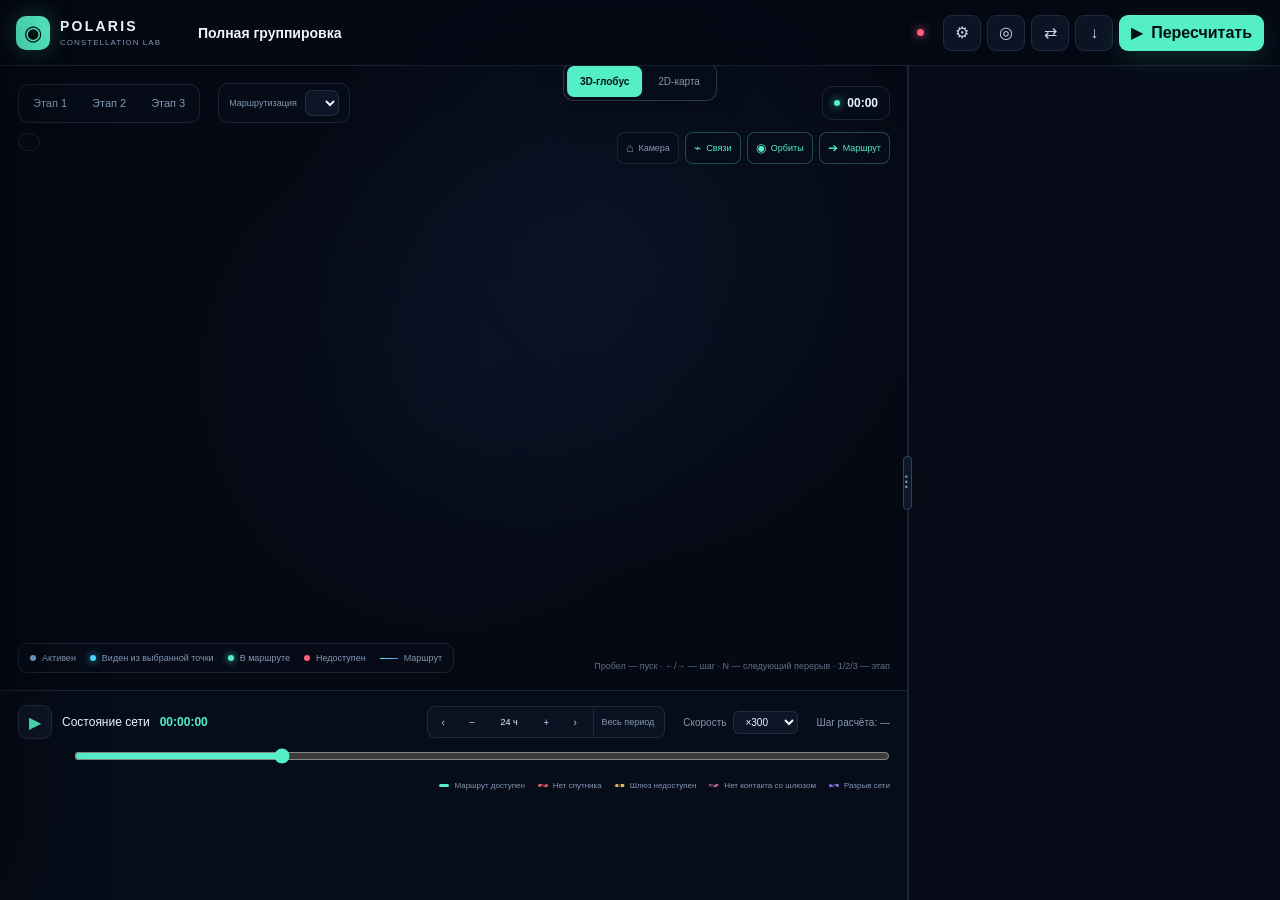
==== commit 71f44cde: "feat: improve workspace UX and comparison tools" ====
--- a/frontend/index.html
+++ b/frontend/index.html
@@ -25,12 +25,11 @@
       <div class="calculation-state" id="calc-state"><span></span><b>Готов к расчёту</b></div>
 
       <div class="top-actions">
-        <button class="button button-subtle" id="project-button" type="button"><b aria-hidden="true">⚙</b><span>Проект</span></button>
-        <button class="button button-subtle" id="analysis-button" type="button"><b aria-hidden="true">◎</b><span>Анализ</span></button>
-        <button class="button button-subtle" id="coverage-button" type="button"><b aria-hidden="true">▦</b><span>Карта</span></button>
-        <button class="button button-subtle" id="compare-button" type="button"><b aria-hidden="true">⇄</b><span>Сравнить</span></button>
-        <button class="button button-subtle" id="export-button" type="button"><b aria-hidden="true">↓</b><span>Экспорт</span></button>
-        <button class="button button-primary" id="calculate-button" type="button"><b aria-hidden="true">▶</b><span>Пересчитать</span></button>
+        <button class="button button-subtle" id="project-button" type="button" aria-label="Параметры проекта" title="Параметры проекта"><b aria-hidden="true">⚙</b><span>Проект</span></button>
+        <button class="button button-subtle" id="analysis-button" type="button" aria-label="Анализ устойчивости" title="Анализ устойчивости"><b aria-hidden="true">◎</b><span>Анализ</span></button>
+        <button class="button button-subtle" id="compare-button" type="button" aria-label="Сравнить варианты" title="Сравнить варианты"><b aria-hidden="true">⇄</b><span>Сравнить</span></button>
+        <button class="button button-subtle" id="export-button" type="button" aria-label="Экспортировать результат" title="Экспортировать результат"><b aria-hidden="true">↓</b><span>Экспорт</span></button>
+        <button class="button button-primary" id="calculate-button" type="button" aria-label="Пересчитать проект"><b aria-hidden="true">▶</b><span>Пересчитать</span></button>
       </div>
     </header>
 
@@ -38,6 +37,9 @@
       <main class="main-column">
         <section class="space-view" id="space-view">
           <canvas id="space-canvas" aria-label="Интерактивная схема Земли и спутниковой группировки"></canvas>
+          <div class="coverage-view" id="coverage-view" hidden>
+            <div class="coverage-content" id="coverage-content"></div>
+          </div>
           <div class="scene-loading" id="scene-loading" role="status">
             <span class="loading-planet" aria-hidden="true"></span>
             <div><strong>Готовим модель Земли</strong><small>Загружаем текстуры и расчётный сценарий</small></div>
@@ -84,6 +86,14 @@
               <div><span>Состояние сети</span><strong id="timeline-time">00:00:00</strong></div>
             </div>
             <div class="timeline-actions">
+              <div class="timeline-zoom" role="group" aria-label="Масштаб и положение шкалы времени">
+                <button id="timeline-pan-prev" type="button" aria-label="Предыдущий участок времени" title="Предыдущий участок">‹</button>
+                <button id="timeline-zoom-out" type="button" aria-label="Уменьшить масштаб шкалы" title="Уменьшить масштаб">−</button>
+                <span id="timeline-zoom-label">24 ч</span>
+                <button id="timeline-zoom-in" type="button" aria-label="Увеличить масштаб шкалы" title="Увеличить масштаб">+</button>
+                <button id="timeline-pan-next" type="button" aria-label="Следующий участок времени" title="Следующий участок">›</button>
+                <button class="timeline-zoom-reset" id="timeline-zoom-reset" type="button" title="Показать весь расчёт">Весь период</button>
+              </div>
               <label>Скорость
                 <select id="speed-select">
                   <option value="60">×60</option>
@@ -109,10 +119,16 @@
             <span><i class="cause-no-gateway"></i>Нет контакта со шлюзом</span>
             <span><i class="cause-network-split"></i>Разрыв сети</span>
           </div>
+
+          <div class="view-mode-switch" role="group" aria-label="Режим представления">
+            <button class="active" data-view-mode="3d" type="button" aria-pressed="true">3D-глобус</button>
+            <button data-view-mode="2d" type="button" aria-pressed="false">2D-карта</button>
+          </div>
         </section>
       </main>
 
       <aside class="inspector" id="inspector">
+        <div class="inspector-resizer" id="inspector-resizer" role="separator" aria-label="Изменить ширину правой панели" aria-orientation="vertical" tabindex="0"><span></span></div>
         <div id="selection-content"></div>
       </aside>
     </div>
@@ -152,16 +168,6 @@
     </section>
   </div>
 
-  <div class="modal-backdrop" id="coverage-modal" aria-hidden="true">
-    <section class="modal-panel coverage-panel" role="dialog" aria-modal="true" aria-labelledby="coverage-title">
-      <div class="drawer-header">
-        <div><span>ГЕОГРАФИЯ ПОКРЫТИЯ</span><h2 id="coverage-title">Доступность маршрута по широтам</h2></div>
-        <button class="icon-button" data-close-modal="coverage-modal" type="button" aria-label="Закрыть">×</button>
-      </div>
-      <div class="modal-content" id="coverage-content"></div>
-    </section>
-  </div>
-
   <dialog class="name-dialog" id="save-variant-dialog" aria-labelledby="save-variant-title">
     <form method="dialog">
       <div class="dialog-eyebrow">СОХРАНЕНИЕ ВАРИАНТА</div>
@@ -178,7 +184,7 @@
 
   <div class="toast" id="toast" role="status"></div>
   <div class="blocking-overlay" id="blocking-overlay" hidden>
-    <div class="blocking-card"><div class="spinner"></div><strong id="blocking-title">Считаем…</strong><span id="blocking-detail"></span></div>
+    <div class="blocking-card"><div class="spinner"></div><strong id="blocking-title">Считаем…</strong><span id="blocking-detail"></span><button class="button button-subtle cancel-job" id="cancel-job" type="button" hidden>Отменить расчёт</button></div>
   </div>
 
   <script>
--- a/frontend/styles.css
+++ b/frontend/styles.css
@@ -13,36 +13,39 @@
   --danger: #ff5d7d;
   --warning: #ffc45d;
   --radius: 14px;
+  --inspector-width: 372px;
   font-family: Inter, Manrope, "Segoe UI", sans-serif;
 }
 
 * { box-sizing: border-box; }
-html, body { margin: 0; min-width: 320px; min-height: 100%; background: var(--bg); color: var(--text); }
-body { min-height: 100vh; overflow: hidden; }
+html, body { margin: 0; min-width: 320px; height: 100%; min-height: 100%; background: var(--bg); color: var(--text); }
+body { height: 100dvh; overflow: hidden; }
 button, input, select { font: inherit; }
 button { color: inherit; }
 
-.app-shell { min-height: 100vh; display: grid; grid-template-rows: 66px 1fr; background: radial-gradient(circle at 48% 28%, rgba(40, 75, 143, 0.13), transparent 35%), var(--bg); }
+.app-shell { height: 100dvh; min-height: 0; display: grid; grid-template-rows: 66px minmax(0, 1fr); overflow: hidden; background: radial-gradient(circle at 48% 28%, rgba(40, 75, 143, 0.13), transparent 35%), var(--bg); }
 .topbar { min-width: 0; display: flex; align-items: center; gap: 22px; padding: 0 20px; border-bottom: 1px solid var(--line); background: rgba(5, 9, 20, 0.91); backdrop-filter: blur(18px); z-index: 20; }
 .brand { width: 188px; flex: 0 0 auto; display: flex; align-items: center; gap: 10px; color: var(--text); text-decoration: none; }
 .brand-mark { width: 34px; height: 34px; display: grid; place-items: center; border-radius: 10px; color: #00120d; background: var(--accent); font-size: 21px; box-shadow: 0 0 25px rgba(84, 239, 199, 0.25); }
 .brand strong { display: block; font-size: 14px; line-height: 1; font-weight: 700; letter-spacing: 0.16em; }
 .brand small { display: block; margin-top: 5px; color: var(--muted); font-size: 8px; letter-spacing: 0.13em; }
-.project-heading { min-width: 0; flex: 1; }
+.project-heading { min-width: 0; flex: 1; overflow: hidden; }
 .project-name { overflow: hidden; color: var(--text); font-size: 14px; font-weight: 600; text-overflow: ellipsis; white-space: nowrap; }
-.project-meta { display: flex; align-items: center; gap: 7px; margin-top: 4px; color: var(--muted); font-size: 10px; }
+.project-meta { display: flex; align-items: center; gap: 7px; margin-top: 4px; overflow: hidden; color: var(--muted); font-size: 10px; text-overflow: ellipsis; white-space: nowrap; }
+.project-meta span { flex: 0 0 auto; }
 .project-meta i { width: 2px; height: 2px; border-radius: 50%; background: var(--muted); }
 .calculation-state { display: flex; align-items: center; gap: 8px; color: var(--accent); font-size: 11px; white-space: nowrap; }
 .calculation-state > span { width: 7px; height: 7px; border-radius: 50%; background: var(--accent); box-shadow: 0 0 10px var(--accent); }
-.top-actions { display: flex; gap: 8px; }
+.top-actions { min-width: 0; flex: 0 0 auto; display: flex; gap: 8px; }
 .top-actions b { font-weight: 400; }
 .button { min-height: 36px; display: inline-flex; align-items: center; justify-content: center; gap: 8px; padding: 0 13px; border: 1px solid var(--line); border-radius: 9px; background: var(--panel-2); cursor: pointer; transition: 160ms ease; }
 .button:hover { border-color: var(--line-strong); transform: translateY(-1px); }
 .button-primary { border-color: transparent; color: #03110e; background: var(--accent); font-weight: 650; box-shadow: 0 8px 24px rgba(84, 239, 199, 0.13); }
 .button-subtle { color: #c6d4e5; background: rgba(15, 25, 43, 0.72); }
-
-.workspace { min-height: 0; display: grid; grid-template-columns: minmax(520px, 1fr) 304px; }
-.main-column { min-width: 0; min-height: 0; display: grid; grid-template-rows: minmax(410px, 1fr) 210px; }
+.button:disabled { opacity: .45; transform: none; cursor: not-allowed; }
+
+.workspace { min-height: 0; display: grid; grid-template-columns: minmax(420px, 1fr) var(--inspector-width); overflow: hidden; }
+.main-column { min-width: 0; min-height: 0; display: grid; grid-template-rows: minmax(0, 1fr) clamp(178px, 28vh, 210px); overflow: hidden; }
 .space-view { position: relative; min-height: 0; overflow: hidden; background: radial-gradient(circle at center, rgba(34, 68, 128, 0.08), transparent 50%); }
 #space-canvas { position: absolute; inset: 0; width: 100%; height: 100%; cursor: grab; }
 #space-canvas:active { cursor: grabbing; }
@@ -80,7 +83,22 @@
 .legend-line { width: 18px; height: 1px; background: linear-gradient(90deg, var(--accent), var(--accent-blue)); }
 .scene-hint { position: absolute; z-index: 3; right: 18px; bottom: 19px; color: rgba(135, 157, 187, 0.68); font-size: 9px; pointer-events: none; }
 
-.timeline-panel { min-height: 0; padding: 14px 18px 12px; border-top: 1px solid var(--line); background: rgba(7, 13, 25, 0.91); }
+.view-mode-switch { position: absolute; z-index: 6; top: 62px; left: 50%; display: flex; gap: 3px; padding: 3px; transform: translateX(-50%); border: 1px solid var(--line-strong); border-radius: 10px; background: rgba(7,13,25,.9); box-shadow: 0 8px 30px rgba(0,0,0,.24); backdrop-filter: blur(14px); }
+.view-mode-switch button { min-height: 31px; padding: 0 13px; border: 0; border-radius: 7px; color: var(--muted); background: transparent; font-size: 10px; cursor: pointer; }
+.view-mode-switch button.active { color: #03110e; background: var(--accent); font-weight: 650; }
+.coverage-view { position: absolute; z-index: 2; inset: 0; overflow: hidden; background: radial-gradient(circle at 50% 45%, rgba(37,78,128,.2), transparent 62%), #050a14; }
+.coverage-view[hidden] { display: none; }
+.coverage-content { height: 100%; min-height: 0; display: grid; grid-template-rows: minmax(0, 1fr) auto; gap: 10px; padding: 108px 18px 12px; }
+.space-view.mode-2d #space-canvas,
+.space-view.mode-2d .scene-loading,
+.space-view.mode-2d .webgl-error,
+.space-view.mode-2d .object-tooltip,
+.space-view.mode-2d .scene-summary,
+.space-view.mode-2d .view-controls,
+.space-view.mode-2d .scene-legend,
+.space-view.mode-2d .scene-hint { display: none !important; }
+
+.timeline-panel { min-height: 0; overflow: auto; padding: 14px 18px 12px; border-top: 1px solid var(--line); background: rgba(7, 13, 25, 0.91); }
 .timeline-header { display: flex; align-items: center; justify-content: space-between; gap: 16px; }
 .playback { display: flex; align-items: center; gap: 10px; }
 .play-button { width: 34px; height: 34px; border: 1px solid var(--line); border-radius: 9px; color: var(--accent); background: var(--panel-2); cursor: pointer; }
@@ -90,6 +108,12 @@
 .timeline-actions { display: flex; align-items: center; gap: 18px; color: var(--muted); font-size: 10px; }
 .timeline-actions label { display: flex; align-items: center; gap: 7px; }
 .timeline-actions select { padding: 4px 7px; border: 1px solid var(--line); border-radius: 6px; color: var(--text); background: var(--panel-2); }
+.timeline-zoom { display: flex; align-items: center; gap: 2px; padding: 2px; border: 1px solid var(--line); border-radius: 8px; background: rgba(13,22,39,.72); }
+.timeline-zoom button { min-width: 27px; height: 26px; padding: 0 7px; border: 0; border-radius: 6px; color: #bfd0e4; background: transparent; cursor: pointer; }
+.timeline-zoom button:hover:not(:disabled) { color: var(--accent); background: rgba(84,239,199,.09); }
+.timeline-zoom button:disabled { color: rgba(132,152,180,.34); cursor: default; }
+.timeline-zoom span { min-width: 43px; color: var(--text); font-size: 9px; font-variant-numeric: tabular-nums; text-align: center; }
+.timeline-zoom .timeline-zoom-reset { width: auto; margin-left: 2px; padding-inline: 8px; border-left: 1px solid var(--line); border-radius: 0 6px 6px 0; color: var(--muted); font-size: 9px; }
 .scrubber-wrap { position: relative; margin: 10px 0 6px 56px; }
 #time-range { width: 100%; height: 14px; margin: 0; accent-color: var(--accent); cursor: pointer; }
 .time-axis { display: flex; justify-content: space-between; color: var(--muted); font-size: 8px; }
@@ -120,7 +144,13 @@
   background: repeating-linear-gradient(45deg, rgba(151,123,255,.9) 0 3px, rgba(151,123,255,.28) 3px 6px);
 }
 
-.inspector { min-height: 0; overflow-y: auto; padding: 17px 18px; border-left: 1px solid var(--line); background: rgba(7, 12, 23, 0.93); }
+.inspector { position: relative; min-width: 0; min-height: 0; height: 100%; overflow-y: auto; overflow-x: hidden; padding: 21px 22px 26px 26px; border-left: 1px solid var(--line); background: rgba(7, 12, 23, 0.96); scrollbar-gutter: stable; }
+.inspector-resizer { position: fixed; z-index: 22; top: 66px; right: calc(var(--inspector-width) - 5px); bottom: 0; width: 11px; cursor: ew-resize; touch-action: none; outline: none; }
+.inspector-resizer::before { content: ""; position: absolute; inset-block: 0; left: 5px; width: 1px; background: var(--line); transition: 150ms ease; }
+.inspector-resizer span { position: absolute; top: 50%; left: 1px; width: 9px; height: 54px; transform: translateY(-50%); border: 1px solid var(--line-strong); border-radius: 8px; background: #0d1728; box-shadow: 0 5px 18px rgba(0,0,0,.3); }
+.inspector-resizer span::after { content: "•••"; position: absolute; inset: 0; display: grid; place-items: center; color: var(--muted); font-size: 9px; writing-mode: vertical-rl; letter-spacing: 2px; }
+.inspector-resizer:hover::before, .inspector-resizer:focus::before, body.resizing-inspector .inspector-resizer::before { width: 2px; background: var(--accent); box-shadow: 0 0 10px rgba(84,239,199,.45); }
+body.resizing-inspector { cursor: ew-resize; user-select: none; }
 .inspector-topline { display: flex; align-items: center; justify-content: space-between; color: var(--muted); font-size: 9px; letter-spacing: 0.13em; }
 .inspector-topline button { border: 0; color: var(--muted); background: transparent; cursor: pointer; }
 .inspector h1 { margin: 8px 0 5px; font-size: 19px; font-weight: 600; letter-spacing: -0.02em; }
@@ -160,17 +190,17 @@
 .selection-status { display: inline-flex; align-items: center; gap: 5px; color: var(--accent); letter-spacing: 0; text-transform: none; }
 .selection-status::before { content: ""; width: 5px; height: 5px; border-radius: 50%; background: currentColor; box-shadow: 0 0 8px currentColor; }
 .selection-status.danger { color: var(--danger); }
-.inspector-title { margin: 10px 0 5px; font-size: 22px; font-weight: 650; letter-spacing: -.025em; }
-.inspector-subtitle { margin: 0; color: var(--muted); font-size: 10px; line-height: 1.5; }
+.inspector-title { margin: 10px 0 6px; font-size: 24px; font-weight: 650; letter-spacing: -.025em; }
+.inspector-subtitle { margin: 0; color: var(--muted); font-size: 12px; line-height: 1.55; }
 .selection-actions { display: flex; gap: 7px; margin-top: 15px; }
 .selection-actions .button { flex: 1; min-width: 0; padding-inline: 9px; font-size: 9px; }
 .selection-actions .button.active { color: var(--accent); border-color: rgba(84,239,199,.52); background: rgba(84,239,199,.1); }
 .compact-section { margin-top: 18px; padding-top: 15px; border-top: 1px solid var(--line); }
-.compact-section h3 { margin: 0 0 11px; font-size: 11px; font-weight: 600; }
+.compact-section h3 { margin: 0 0 11px; font-size: 13px; font-weight: 600; }
 .detail-list { display: grid; gap: 9px; }
-.detail-row { display: flex; align-items: baseline; justify-content: space-between; gap: 14px; font-size: 9px; }
+.detail-row { display: flex; align-items: baseline; justify-content: space-between; gap: 14px; font-size: 11px; line-height: 1.45; }
 .detail-row span { color: var(--muted); }
-.detail-row strong { font-size: 10px; font-weight: 600; text-align: right; }
+.detail-row strong { font-size: 12px; font-weight: 600; text-align: right; }
 .satellite-preview { height: 82px; display: grid; place-items: center; margin: 15px 0 3px; border-radius: 10px; background: radial-gradient(circle, rgba(84,239,199,.1), transparent 62%); }
 .satellite-glyph { position: relative; width: 94px; height: 32px; }
 .satellite-glyph::before { content: ""; position: absolute; left: 35px; top: 6px; width: 24px; height: 20px; border-radius: 4px; background: linear-gradient(135deg,#e0e9f2,#63758a); box-shadow: 0 0 18px rgba(84,239,199,.2); }
@@ -249,44 +279,70 @@
 .dialog-eyebrow { color: var(--accent); font-size: 9px; letter-spacing: .14em; }
 .dialog-actions { display: flex; justify-content: flex-end; gap: 8px; margin-top: 5px; }
 .coverage-panel { width: min(1120px, 97vw); }
-.coverage-summary { display: grid; grid-template-columns: repeat(3, 120px) 1fr; align-items: center; gap: 12px; margin-bottom: 14px; }
-.coverage-summary > div { padding: 11px 13px; border: 1px solid var(--line); border-radius: 9px; background: var(--panel-2); }
-.coverage-summary span, .coverage-summary strong { display: block; }
-.coverage-summary span { color: var(--muted); font-size: 9px; }
-.coverage-summary strong { margin-top: 4px; font-size: 17px; }
-.coverage-summary p, .coverage-note { margin: 0; color: var(--muted); font-size: 10px; line-height: 1.55; }
-.coverage-map { position: relative; aspect-ratio: 2 / 1; overflow: hidden; border: 1px solid var(--line-strong); border-radius: 11px; background: #07101e url("assets/earth-day.jpg") center / 100% 100% no-repeat; }
+.coverage-note { margin: 0; color: var(--muted); font-size: 10px; line-height: 1.55; }
+.coverage-map { position: relative; min-height: 0; height: 100%; max-width: 1180px; width: 100%; justify-self: center; overflow: hidden; border: 1px solid var(--line-strong); border-radius: 11px; background: #07101e url("assets/earth-day.jpg") center / 100% 100% no-repeat; box-shadow: inset 0 0 50px rgba(1,5,12,.5); }
 .coverage-map canvas { display: block; width: 100%; height: 100%; }
 .coverage-tooltip { position: absolute; min-width: 96px; padding: 7px 9px; border: 1px solid var(--line-strong); border-radius: 7px; background: rgba(7,13,25,.94); pointer-events: none; }
 .coverage-tooltip strong, .coverage-tooltip span { display: block; }
 .coverage-tooltip strong { font-size: 12px; }
 .coverage-tooltip span { margin-top: 2px; color: var(--muted); font-size: 8px; }
-.coverage-scale { display: flex; align-items: center; gap: 7px; margin: 10px 0; color: var(--muted); font-size: 9px; }
-.coverage-scale i { width: 44px; height: 5px; border-radius: 4px; background: linear-gradient(90deg, #ff3b66, #ffc75c, #54efc7); }
-@media (max-width: 760px) { .coverage-summary { grid-template-columns: repeat(3, 1fr); } .coverage-summary p { grid-column: 1 / -1; } }
-
-@media (max-width: 1020px) {
-  .workspace { grid-template-columns: 1fr; }
+.coverage-caption { display: grid; gap: 5px; }
+.coverage-scale { display: flex; flex-wrap: wrap; align-items: center; justify-content: center; gap: 8px 16px; margin: 0; color: var(--muted); font-size: 9px; }
+.coverage-scale span { display: inline-flex; align-items: center; gap: 6px; }
+.coverage-scale i { display: inline-block; width: 24px; height: 2px; border-radius: 4px; background: #68a9e0; opacity: .65; }
+.coverage-scale .route-key { height: 3px; background: var(--accent); box-shadow: 0 0 7px rgba(84,239,199,.55); opacity: 1; }
+.coverage-scale .ground-key { height: 2px; background: repeating-linear-gradient(90deg, var(--warning) 0 5px, transparent 5px 8px); opacity: 1; }
+.coverage-scale .satellite-key { width: 8px; height: 8px; border-radius: 50%; background: #6fd6ff; box-shadow: 0 0 8px #6fd6ff; opacity: 1; }
+.coverage-scale .failed-key { background: var(--danger); box-shadow: none; }
+.coverage-note { text-align: center; }
+
+/* Шапка последовательно упрощается при узком окне и увеличенном zoom браузера. */
+@media (max-width: 1750px) {
+  .topbar { gap: 14px; padding-inline: 16px; }
+  .brand { width: 168px; }
+  .project-meta { display: none; }
+  .top-actions { gap: 6px; }
+  .top-actions .button { padding-inline: 11px; }
+}
+
+@media (max-width: 1350px) {
+  .top-actions .button-subtle { width: 38px; padding: 0; }
+  .top-actions .button-subtle span { display: none; }
+  .calculation-state b { display: none; }
+  .calculation-state { flex: 0 0 12px; }
+}
+
+@media (max-width: 980px) {
+  .brand { width: 38px; }
+  .brand > span:last-child { display: none; }
+  .topbar { gap: 10px; padding-inline: 12px; }
+}
+
+@media (max-width: 840px) {
+  .workspace { grid-template-columns: 1fr; overflow: visible; }
   .inspector { position: fixed; z-index: 25; top: 66px; right: 0; bottom: 0; width: 304px; box-shadow: -20px 0 55px rgba(0,0,0,.3); }
   .main-column { margin-right: 304px; }
+  .inspector-resizer { display: none; }
   .brand { width: auto; }
   .brand > span:last-child, .calculation-state { display: none; }
 }
 
 @media (max-width: 760px) {
   body { overflow-x: hidden; overflow-y: auto; }
-  .app-shell { min-height: auto; }
+  .app-shell { height: auto; min-height: 100dvh; overflow: visible; }
   .project-meta, .top-actions .button-subtle, .top-actions .button span { display: none; }
   .top-actions #project-button { display: inline-flex; width: 38px; padding: 0; }
   .topbar { gap: 10px; padding-inline: 12px; }
-  .workspace { grid-template-columns: 1fr; }
+  .workspace { grid-template-columns: 1fr; overflow: visible; }
   .workspace, .main-column, .space-view, .timeline-panel, .inspector { width: 100%; min-width: 0; }
-  .main-column { margin-right: 0; grid-template-rows: 520px auto; }
+  .main-column { margin-right: 0; grid-template-rows: 520px auto; overflow: visible; }
   .inspector { position: static; width: auto; max-height: none; border-top: 1px solid var(--line); border-left: 0; }
   .scene-summary { top: 65px; }
   .scene-hint { display: none; }
-  .timeline-actions { display: none; }
+  .timeline-actions label, .timeline-actions > #step-info { display: none; }
   .timeline-panel { min-height: 220px; }
+  .view-mode-switch { top: 104px; }
+  .coverage-content { padding-top: 150px; }
 }
 
 @media (max-width: 470px) {
@@ -300,7 +356,7 @@
   .view-controls { right: 10px; }
   .scene-legend { right: 10px; left: 10px; }
   .timeline-header { align-items: flex-start; }
-  .timeline-actions span { display: none; }
+  .timeline-zoom .timeline-zoom-reset { display: none; }
   .comparison-head { grid-template-columns: 1fr; }
   .comparison-row { grid-template-columns: .8fr repeat(3, 1fr); font-size: 8px; }
 }
@@ -320,8 +376,8 @@
 .modal-content { min-height: 0; overflow-y: auto; padding: 20px 23px 24px; }
 
 /* Выбор стратегии маршрутизации на сцене. */
-.strategy-control { display: flex; align-items: center; gap: 8px; padding: 6px 10px; border: 1px solid var(--line); border-radius: 10px; color: var(--muted); background: rgba(7,13,25,.78); backdrop-filter: blur(14px); font-size: 9px; pointer-events: auto; }
-.strategy-control select { min-height: 26px; padding: 0 6px; border: 1px solid var(--line); border-radius: 7px; color: var(--text); background: var(--panel-2); font-size: 10px; }
+.strategy-control { min-width: 0; display: flex; align-items: center; gap: 8px; margin-right: auto; margin-left: 18px; padding: 6px 10px; border: 1px solid var(--line); border-radius: 10px; color: var(--muted); background: rgba(7,13,25,.78); backdrop-filter: blur(14px); font-size: 9px; pointer-events: auto; }
+.strategy-control select { min-width: 0; min-height: 26px; padding: 0 6px; border: 1px solid var(--line); border-radius: 7px; color: var(--text); background: var(--panel-2); font-size: 10px; }
 
 /* Состояние расчёта в шапке. */
 .calculation-state.stale { color: var(--warning); }
@@ -409,10 +465,24 @@
 
 /* Список сохранённых вариантов. */
 .variant-list { display: grid; gap: 7px; }
-.variant-row { display: grid; grid-template-columns: 1fr auto auto; align-items: center; gap: 9px; padding: 10px 11px; border: 1px solid var(--line); border-radius: 9px; background: rgba(13,22,39,.5); }
+.variant-row { display: grid; grid-template-columns: auto 1fr auto auto; align-items: center; gap: 11px; padding: 11px 12px; border: 1px solid var(--line); border-radius: 9px; background: rgba(13,22,39,.5); }
 .variant-row strong { display: block; font-size: 10px; }
 .variant-row span { color: var(--muted); font-size: 8px; }
 .variant-row.selected { border-color: var(--accent); background: rgba(84,239,199,.06); }
+.variant-check { width: 25px; height: 25px; display: grid; place-items: center; padding: 0; border: 1px solid var(--line-strong); border-radius: 7px; color: #03110e; background: transparent; cursor: pointer; }
+.variant-row.selected .variant-check { border-color: var(--accent); background: var(--accent); }
+.variant-check span { color: inherit; font-size: 14px; font-weight: 800; }
+.variant-actions { display: flex; align-items: center; gap: 5px; }
+.variant-actions .mini-action { white-space: nowrap; }
+.compare-picker-head { display: flex; align-items: flex-start; justify-content: space-between; gap: 20px; }
+.compare-picker-head h3 { margin: 0 0 5px; font-size: 14px; }
+.selection-counter { flex: 0 0 auto; padding: 6px 9px; border: 1px solid var(--line); border-radius: 20px; color: var(--accent); background: rgba(84,239,199,.06); font-size: 10px; }
+.compare-result-summary { margin-bottom: 24px; }
+.multi-compare-table { min-width: 680px; }
+.multi-compare-table th:not(:first-child), .multi-compare-table td:not(:first-child) { text-align: center; }
+.multi-compare-table .winner { background: rgba(84,239,199,.06); color: var(--accent); }
+.multi-compare-table td small { display: block; margin-top: 3px; color: var(--muted); font-size: 8px; }
+#compare-modal .modal-panel { width: min(1180px, 97vw); }
 
 /* Блокирующий индикатор долгих операций. */
 .blocking-overlay { position: fixed; z-index: 80; inset: 0; display: grid; place-items: center; background: rgba(1,4,10,.7); backdrop-filter: blur(5px); }
@@ -421,6 +491,7 @@
 .blocking-card { display: grid; justify-items: center; gap: 11px; padding: 26px 34px; border: 1px solid var(--line-strong); border-radius: 14px; background: #08101e; text-align: center; }
 .blocking-card strong { font-size: 12px; }
 .blocking-card span { color: var(--muted); font-size: 9px; font-variant-numeric: tabular-nums; }
+.blocking-card .cancel-job { margin-top: 4px; color: #ffd8e0; border-color: rgba(255,93,125,.3); }
 .spinner { width: 26px; height: 26px; border: 2px solid var(--line-strong); border-top-color: var(--accent); border-radius: 50%; animation: spin 760ms linear infinite; }
 @keyframes spin { to { transform: rotate(360deg); } }
 
@@ -480,7 +551,25 @@
 #analysis-modal .empty-state { font-size: 13px; }
 #analysis-modal .badge { font-size: 12px; }
 
-@media (max-width: 1080px) {
+/* Правый инспектор рассчитан на чтение с расстояния и сохраняет иерархию при расширении. */
+.inspector .selection-eyebrow { font-size: 10px; }
+.inspector .selection-status { font-size: 10px; }
+.inspector .selection-actions .button { min-height: 38px; font-size: 11px; }
+.inspector .section-title { font-size: 13px; }
+.inspector .section-title strong, .inspector .section-title em { font-size: 10px; }
+.inspector .route-mini button { font-size: 11px; }
+.inspector .metric-grid span { font-size: 10px; }
+.inspector .metric-grid strong { font-size: 15px; }
+.inspector .gap-reason { font-size: 11px; }
+.inspector .gap-reason strong { font-size: 12px; }
+.inspector .gap-list { max-height: min(32vh, 300px); }
+.inspector .gap-item strong { font-size: 12px; }
+.inspector .gap-item span { font-size: 10px; }
+.inspector .gap-item .mini-action { min-height: 30px; font-size: 10px; }
+.inspector .recommendation span { font-size: 9px; }
+.inspector .recommendation p, .inspector .selection-help, .inspector .hint-note { font-size: 10px; }
+
+@media (max-width: 760px) {
   .workspace { grid-template-columns: 1fr; grid-template-rows: 1fr auto; }
   .inspector { max-height: 44vh; border-left: 0; border-top: 1px solid var(--line); }
   .top-actions span { display: none; }
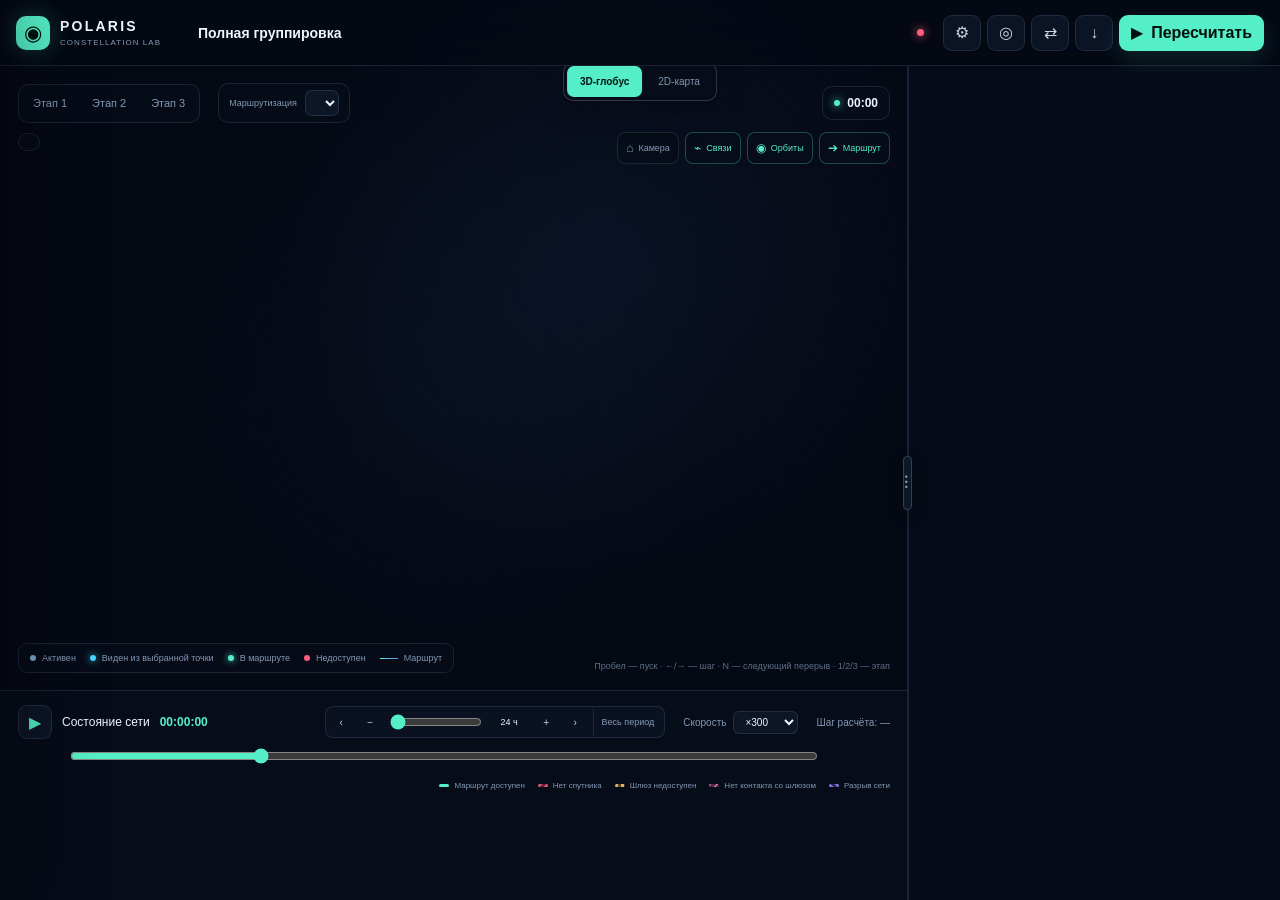
==== commit 3e7dd4f0: "fix: align import export jobs and timeline controls" ====
--- a/frontend/index.html
+++ b/frontend/index.html
@@ -89,6 +89,7 @@
               <div class="timeline-zoom" role="group" aria-label="Масштаб и положение шкалы времени">
                 <button id="timeline-pan-prev" type="button" aria-label="Предыдущий участок времени" title="Предыдущий участок">‹</button>
                 <button id="timeline-zoom-out" type="button" aria-label="Уменьшить масштаб шкалы" title="Уменьшить масштаб">−</button>
+                <input id="timeline-zoom-range" type="range" min="0" max="5" step="1" value="0" aria-label="Масштаб шкалы времени" title="Масштаб шкалы времени" />
                 <span id="timeline-zoom-label">24 ч</span>
                 <button id="timeline-zoom-in" type="button" aria-label="Увеличить масштаб шкалы" title="Увеличить масштаб">+</button>
                 <button id="timeline-pan-next" type="button" aria-label="Следующий участок времени" title="Следующий участок">›</button>
--- a/frontend/styles.css
+++ b/frontend/styles.css
@@ -113,8 +113,9 @@
 .timeline-zoom button:hover:not(:disabled) { color: var(--accent); background: rgba(84,239,199,.09); }
 .timeline-zoom button:disabled { color: rgba(132,152,180,.34); cursor: default; }
 .timeline-zoom span { min-width: 43px; color: var(--text); font-size: 9px; font-variant-numeric: tabular-nums; text-align: center; }
+.timeline-zoom input[type="range"] { width: 92px; min-width: 58px; height: 18px; margin: 0 4px; accent-color: var(--accent); cursor: pointer; }
 .timeline-zoom .timeline-zoom-reset { width: auto; margin-left: 2px; padding-inline: 8px; border-left: 1px solid var(--line); border-radius: 0 6px 6px 0; color: var(--muted); font-size: 9px; }
-.scrubber-wrap { position: relative; margin: 10px 0 6px 56px; }
+.scrubber-wrap { position: relative; margin: 10px 72px 6px 52px; }
 #time-range { width: 100%; height: 14px; margin: 0; accent-color: var(--accent); cursor: pointer; }
 .time-axis { display: flex; justify-content: space-between; color: var(--muted); font-size: 8px; }
 .availability-lanes { display: grid; gap: 6px; }
@@ -220,8 +221,8 @@
 .upload-zone span { font-size: 8px; }
 .upload-zone input { position: absolute; inline-size: 1px; block-size: 1px; opacity: 0; }
 
-.drawer-backdrop, .modal-backdrop { position: fixed; z-index: 40; inset: 0; opacity: 0; visibility: hidden; background: rgba(1, 4, 10, 0.64); backdrop-filter: blur(4px); transition: 180ms ease; }
-.drawer-backdrop.open, .modal-backdrop.open { opacity: 1; visibility: visible; }
+.drawer-backdrop, .modal-backdrop { position: fixed; z-index: 40; inset: 0; opacity: 0; visibility: hidden; background: rgba(1, 4, 10, 0.64); backdrop-filter: blur(4px); transition: opacity 180ms ease, visibility 0s linear 180ms; }
+.drawer-backdrop.open, .modal-backdrop.open { opacity: 1; visibility: visible; transition-delay: 0s; }
 .drawer { position: fixed; z-index: 50; top: 0; bottom: 0; left: 0; width: min(700px, 96vw); display: grid; grid-template-rows: auto 1fr auto; transform: translateX(-102%); border-right: 1px solid var(--line-strong); background: #08101e; box-shadow: 30px 0 80px rgba(0,0,0,.4); transition: 220ms ease; }
 .drawer.open { transform: translateX(0); }
 .drawer-header { display: flex; align-items: flex-start; justify-content: space-between; gap: 20px; padding: 21px 23px 17px; border-bottom: 1px solid var(--line); }
@@ -290,7 +291,7 @@
 .coverage-scale { display: flex; flex-wrap: wrap; align-items: center; justify-content: center; gap: 8px 16px; margin: 0; color: var(--muted); font-size: 9px; }
 .coverage-scale span { display: inline-flex; align-items: center; gap: 6px; }
 .coverage-scale i { display: inline-block; width: 24px; height: 2px; border-radius: 4px; background: #68a9e0; opacity: .65; }
-.coverage-scale .route-key { height: 3px; background: var(--accent); box-shadow: 0 0 7px rgba(84,239,199,.55); opacity: 1; }
+.coverage-scale .route-key { height: 3px; background: #71ffdc; box-shadow: 0 0 10px rgba(84,239,199,.9); opacity: 1; }
 .coverage-scale .ground-key { height: 2px; background: repeating-linear-gradient(90deg, var(--warning) 0 5px, transparent 5px 8px); opacity: 1; }
 .coverage-scale .satellite-key { width: 8px; height: 8px; border-radius: 50%; background: #6fd6ff; box-shadow: 0 0 8px #6fd6ff; opacity: 1; }
 .coverage-scale .failed-key { background: var(--danger); box-shadow: none; }
@@ -310,6 +311,13 @@
   .top-actions .button-subtle span { display: none; }
   .calculation-state b { display: none; }
   .calculation-state { flex: 0 0 12px; }
+}
+
+@media (max-width: 1200px) {
+  .timeline-actions { gap: 9px; }
+  .timeline-actions > #step-info { display: none; }
+  .timeline-zoom .timeline-zoom-reset { display: none; }
+  .timeline-zoom input[type="range"] { width: 72px; }
 }
 
 @media (max-width: 980px) {
@@ -372,7 +380,7 @@
 /* Модальные окна: прототип знал только одно, теперь их два и оба шире. */
 .modal-panel { width: min(820px, 96vw); max-height: 88vh; display: grid; grid-template-rows: auto 1fr; overflow: hidden; border: 1px solid var(--line-strong); border-radius: 16px; background: #08101e; box-shadow: 0 28px 90px rgba(0,0,0,.55); transform: translateY(12px) scale(.98); transition: 180ms ease; }
 .modal-panel.wide { width: min(1080px, 97vw); }
-.modal-backdrop.open .modal-panel { transform: none; }
+.modal-backdrop.open .modal-panel { visibility: visible; transform: none; }
 .modal-content { min-height: 0; overflow-y: auto; padding: 20px 23px 24px; }
 
 /* Выбор стратегии маршрутизации на сцене. */
@@ -580,3 +588,140 @@
   .drawer .drawer-content, #analysis-modal .modal-content { padding-inline: 18px; }
   .drawer .outage-row { grid-template-columns: 1fr 1fr; }
 }
+
+/* Инженерная верификация
+   ========================================================================== */
+
+.analysis-tabs { position: sticky; z-index: 4; top: -25px; display: grid; grid-template-columns: repeat(2, minmax(0, 1fr)); gap: 5px; margin: -5px 0 26px; padding: 5px; border: 1px solid var(--line); border-radius: 13px; background: rgba(8,16,30,.96); backdrop-filter: blur(16px); }
+.analysis-tabs button { display: grid; gap: 3px; min-height: 54px; padding: 8px 15px; border: 0; border-radius: 9px; color: var(--muted); background: transparent; text-align: left; cursor: pointer; }
+.analysis-tabs button:hover { background: rgba(113,136,255,.06); }
+.analysis-tabs button.active { color: var(--text); background: linear-gradient(135deg, rgba(84,239,199,.13), rgba(113,136,255,.09)); box-shadow: inset 0 0 0 1px rgba(84,239,199,.25); }
+.analysis-tabs span { font-size: 14px; font-weight: 650; }
+.analysis-tabs small { font-size: 10px; color: var(--muted); }
+.analysis-tabs button.active small { color: #a5bdd7; }
+.analysis-tab-content { min-height: 320px; }
+
+.research-workbench { display: grid; gap: 18px; }
+.research-notice { display: grid; grid-template-columns: auto 1fr; align-items: start; gap: 17px; padding: 17px 19px; border: 1px solid rgba(255,196,93,.27); border-radius: 12px; background: linear-gradient(120deg, rgba(255,196,93,.08), rgba(255,196,93,.025)); }
+.research-notice > span, .assumption-chip { padding: 5px 7px; border: 1px solid rgba(255,196,93,.25); border-radius: 5px; color: var(--warning); background: rgba(255,196,93,.07); font-size: 9px; font-weight: 700; letter-spacing: .1em; white-space: nowrap; }
+.research-notice strong { font-size: 15px; }
+.research-notice p { margin: 5px 0 0; color: #a0b1c8; font-size: 12px; line-height: 1.55; }
+
+.research-section { padding: 18px; border: 1px solid var(--line); border-radius: 12px; background: rgba(13,22,39,.4); }
+.research-section > h3, .research-section-head h3, .research-controls h3 { margin: 0; font-size: 14px; }
+.research-section-head { display: flex; align-items: flex-start; justify-content: space-between; gap: 18px; margin-bottom: 14px; }
+.research-section-head p, .research-controls p { margin: 5px 0 0; color: var(--muted); font-size: 11px; line-height: 1.5; }
+.source-grid { display: grid; grid-template-columns: repeat(4, minmax(0, 1fr)); gap: 8px; }
+.source-card { min-width: 0; min-height: 96px; padding: 11px 12px; border: 1px solid var(--line); border-top: 2px solid var(--line-strong); border-radius: 9px; background: #0a1323; }
+.source-card.ok { border-top-color: var(--accent); }
+.source-card.warn { border-top-color: var(--warning); }
+.source-card.bad { border-top-color: var(--danger); }
+.source-card > div { display: flex; align-items: center; justify-content: space-between; gap: 6px; }
+.source-card strong { min-width: 0; overflow: hidden; font-size: 11px; text-overflow: ellipsis; white-space: nowrap; }
+.source-card p { min-height: 31px; margin: 7px 0; overflow: hidden; color: var(--muted); font-size: 9px; line-height: 1.45; }
+.source-card small { display: block; overflow: hidden; color: #637995; font-size: 8px; text-overflow: ellipsis; white-space: nowrap; }
+.source-card .badge.muted { color: var(--muted); background: rgba(132,152,180,.1); }
+.source-card.skeleton i { display: block; width: 70%; height: 9px; margin: 7px 0 15px; border-radius: 6px; background: linear-gradient(90deg, #142139, #1b2d49, #142139); background-size: 200% 100%; animation: skeleton-slide 1.2s linear infinite; }
+.source-card.skeleton i:last-child { width: 92%; }
+@keyframes skeleton-slide { to { background-position: -200% 0; } }
+
+.research-controls { display: flex; align-items: center; justify-content: space-between; gap: 18px; }
+.engineering-segmented { display: flex; gap: 4px; margin-top: 10px; padding: 3px; border: 1px solid var(--line); border-radius: 9px; background: #08101e; }
+.engineering-segmented button { min-height: 33px; padding: 0 13px; border: 0; border-radius: 6px; color: var(--muted); background: transparent; font-size: 11px; cursor: pointer; }
+.engineering-segmented button.active { color: #03110e; background: var(--accent); font-weight: 650; }
+.research-run-actions { display: flex; flex-wrap: wrap; justify-content: flex-end; gap: 7px; }
+
+.engineering-profile-grid { display: grid; grid-template-columns: repeat(3, minmax(0, 1fr)); gap: 9px; }
+.engineering-profile { position: relative; min-width: 0; padding: 16px; overflow: hidden; border: 1px solid var(--line); border-radius: 12px; color: var(--text); background: linear-gradient(145deg, rgba(17,29,49,.84), rgba(8,14,27,.84)); text-align: left; cursor: pointer; }
+.engineering-profile:hover { border-color: var(--line-strong); transform: translateY(-1px); }
+.engineering-profile.selected { border-color: rgba(84,239,199,.5); box-shadow: 0 0 0 1px rgba(84,239,199,.08), inset 0 0 34px rgba(84,239,199,.035); }
+.engineering-profile .assumption-chip { position: absolute; top: 12px; right: 12px; font-size: 7px; }
+.engineering-profile > strong { display: block; font-size: 16px; }
+.engineering-profile > p { min-height: 34px; margin: 6px 0 12px; color: var(--muted); font-size: 10px; line-height: 1.45; }
+.engineering-profile dl { display: grid; gap: 5px; margin: 0; }
+.engineering-profile dl div { display: flex; justify-content: space-between; gap: 12px; font-size: 9px; }
+.engineering-profile dt { color: #7389a6; }
+.engineering-profile dd { margin: 0; color: #c7d6e8; font-variant-numeric: tabular-nums; }
+.engineering-profile em { display: block; margin-top: 12px; color: var(--accent); font-size: 12px; font-style: normal; font-weight: 700; }
+
+.engineering-empty { min-height: 220px; display: grid; place-items: center; align-content: center; padding: 38px; border: 1px dashed var(--line-strong); border-radius: 13px; text-align: center; }
+.engineering-empty .engineering-orbit-icon { width: 52px; height: 52px; display: grid; place-items: center; margin-bottom: 13px; border: 1px solid rgba(84,239,199,.32); border-radius: 50%; color: var(--accent); font-size: 25px; box-shadow: 0 0 32px rgba(84,239,199,.09); }
+.engineering-empty strong { font-size: 15px; }
+.engineering-empty p { max-width: 620px; margin: 7px 0 0; color: var(--muted); font-size: 11px; line-height: 1.6; }
+.engineering-result { display: grid; gap: 17px; }
+.range-hero { display: flex; align-items: center; justify-content: space-between; gap: 30px; padding: 22px 24px; border: 1px solid rgba(84,239,199,.26); border-radius: 13px; background: radial-gradient(circle at 15% 50%, rgba(84,239,199,.09), transparent 38%), linear-gradient(120deg, #0b1925, #0a1121); }
+.range-hero > div > span { color: var(--accent); font-size: 9px; letter-spacing: .13em; }
+.range-hero > div > strong { display: block; margin: 5px 0 2px; font-size: clamp(28px, 4vw, 43px); letter-spacing: -.05em; font-variant-numeric: tabular-nums; }
+.range-hero p { margin: 0; color: var(--muted); font-size: 11px; }
+.model-compare-mini { min-width: 330px; display: grid; grid-template-columns: 1fr auto 1fr; align-items: center; gap: 14px; }
+.model-compare-mini span { padding: 12px; border: 1px solid var(--line); border-radius: 9px; color: var(--muted); background: rgba(5,9,20,.55); font-size: 10px; text-align: center; }
+.model-compare-mini b { display: block; margin-top: 4px; color: var(--text); font-size: 16px; }
+.model-compare-mini i { color: var(--accent); font-style: normal; }
+.engineering-warning { padding: 10px 13px; border-left: 3px solid var(--warning); border-radius: 5px; color: #dbc99c; background: rgba(255,196,93,.065); font-size: 10px; line-height: 1.5; }
+
+.research-two-column { display: grid; grid-template-columns: minmax(0, 1.25fr) minmax(300px, .75fr); gap: 12px; }
+.research-section .data-table small { display: block; max-width: 155px; margin-top: 3px; overflow: hidden; color: var(--muted); font-size: 9px; text-overflow: ellipsis; white-space: nowrap; }
+.engineering-cause-list { display: flex; flex-wrap: wrap; gap: 6px 13px; margin-top: 13px; padding-top: 12px; border-top: 1px solid var(--line); }
+.engineering-cause-list span { display: flex; align-items: center; gap: 6px; color: var(--muted); font-size: 9px; }
+.engineering-cause-list i { width: 6px; height: 6px; border-radius: 50%; background: #72859d; }
+.engineering-cause-list i.cause-weather { background: #5ab9ff; }
+.engineering-cause-list i.cause-insufficient_margin { background: var(--danger); }
+.engineering-cause-list i.cause-doppler { background: #b07bff; }
+.engineering-cause-list i.cause-terminal_busy { background: var(--warning); }
+.engineering-cause-list b { color: #d4e0ee; font-weight: 600; }
+.margin-chip { flex: 0 0 auto; padding: 6px 9px; border-radius: 7px; color: #03110e; background: var(--accent); font-size: 12px; font-weight: 750; }
+.loss-stack { display: grid; gap: 9px; margin: 4px 0 16px; }
+.loss-stack span { display: flex; justify-content: space-between; margin-bottom: 4px; color: var(--muted); font-size: 9px; }
+.loss-stack span b { color: #d5e2ef; }
+.loss-stack i { display: block; height: 5px; overflow: hidden; border-radius: 3px; background: #121e31; }
+.loss-stack em { display: block; height: 100%; border-radius: inherit; background: linear-gradient(90deg, var(--accent-blue), var(--danger)); }
+.passport-grid { display: grid; grid-template-columns: repeat(2, 1fr); gap: 9px; margin: 0; }
+.passport-grid div { padding: 8px; border: 1px solid var(--line); border-radius: 7px; background: rgba(5,9,20,.35); }
+.passport-grid dt { color: var(--muted); font-size: 8px; }
+.passport-grid dd { margin: 4px 0 0; font-size: 10px; font-weight: 600; font-variant-numeric: tabular-nums; }
+
+.event-strip { display: grid; grid-template-columns: repeat(auto-fit, minmax(180px, 1fr)); gap: 7px; margin-top: 13px; }
+.event-card { position: relative; min-height: 86px; padding: 11px; border: 1px solid var(--line); border-left: 2px solid #5ab9ff; border-radius: 8px; background: rgba(5,9,20,.34); }
+.event-card.warning { border-left-color: var(--warning); }
+.event-card time { display: block; color: #6f86a2; font-size: 8px; }
+.event-card strong { display: block; margin-top: 6px; font-size: 10px; }
+.event-card p { margin: 4px 0 0; color: var(--muted); font-size: 9px; line-height: 1.4; }
+.hazard-toggle { display: flex; align-items: center; gap: 7px; color: var(--muted); font-size: 10px; white-space: nowrap; cursor: pointer; }
+.hazard-toggle input { accent-color: var(--danger); }
+.hazard-collapsed { padding: 14px; border: 1px dashed var(--line); border-radius: 8px; color: var(--muted); font-size: 10px; text-align: center; }
+.hazard-list { display: grid; gap: 7px; }
+.hazard-list article { display: grid; grid-template-columns: auto 1fr auto; align-items: center; gap: 10px; padding: 10px 11px; border: 1px solid var(--line); border-radius: 8px; background: rgba(5,9,20,.34); }
+.hazard-list strong { font-size: 10px; }
+.hazard-list p { margin: 3px 0 0; color: var(--muted); font-size: 9px; }
+.hazard-severity { width: 7px; height: 30px; border-radius: 4px; background: #5ab9ff; }
+.hazard-severity.warning { background: var(--warning); }
+.hazard-severity.critical { background: var(--danger); box-shadow: 0 0 10px rgba(255,93,125,.4); }
+.research-methodology { border: 1px solid var(--line); border-radius: 10px; background: rgba(5,9,20,.3); }
+.research-methodology summary { padding: 13px 15px; color: #b4c5d9; font-size: 11px; cursor: pointer; }
+.method-grid { display: grid; grid-template-columns: repeat(2, 1fr); gap: 8px; padding: 0 14px 14px; }
+.method-grid div { padding: 10px; border: 1px solid var(--line); border-radius: 8px; }
+.method-grid strong { font-size: 10px; }
+.method-grid p { margin: 4px 0 0; color: var(--muted); font-size: 9px; line-height: 1.5; }
+
+@media (max-width: 900px) {
+  .source-grid { grid-template-columns: repeat(2, minmax(0, 1fr)); }
+  .research-two-column { grid-template-columns: 1fr; }
+  .range-hero { align-items: stretch; flex-direction: column; }
+  .model-compare-mini { min-width: 0; }
+}
+
+@media (max-width: 620px) {
+  .analysis-tabs span { font-size: 12px; }
+  .analysis-tabs small { display: none; }
+  .research-notice { grid-template-columns: 1fr; }
+  .research-notice > span { justify-self: start; }
+  .source-grid, .engineering-profile-grid { grid-template-columns: 1fr; }
+  .research-controls { align-items: stretch; flex-direction: column; }
+  .engineering-segmented { display: grid; grid-template-columns: repeat(3, 1fr); }
+  .engineering-segmented button { padding-inline: 7px; font-size: 9px; }
+  .research-run-actions { justify-content: stretch; }
+  .research-run-actions .button { flex: 1; }
+  .model-compare-mini { grid-template-columns: 1fr; }
+  .model-compare-mini i { display: none; }
+  .passport-grid, .method-grid { grid-template-columns: 1fr; }
+}
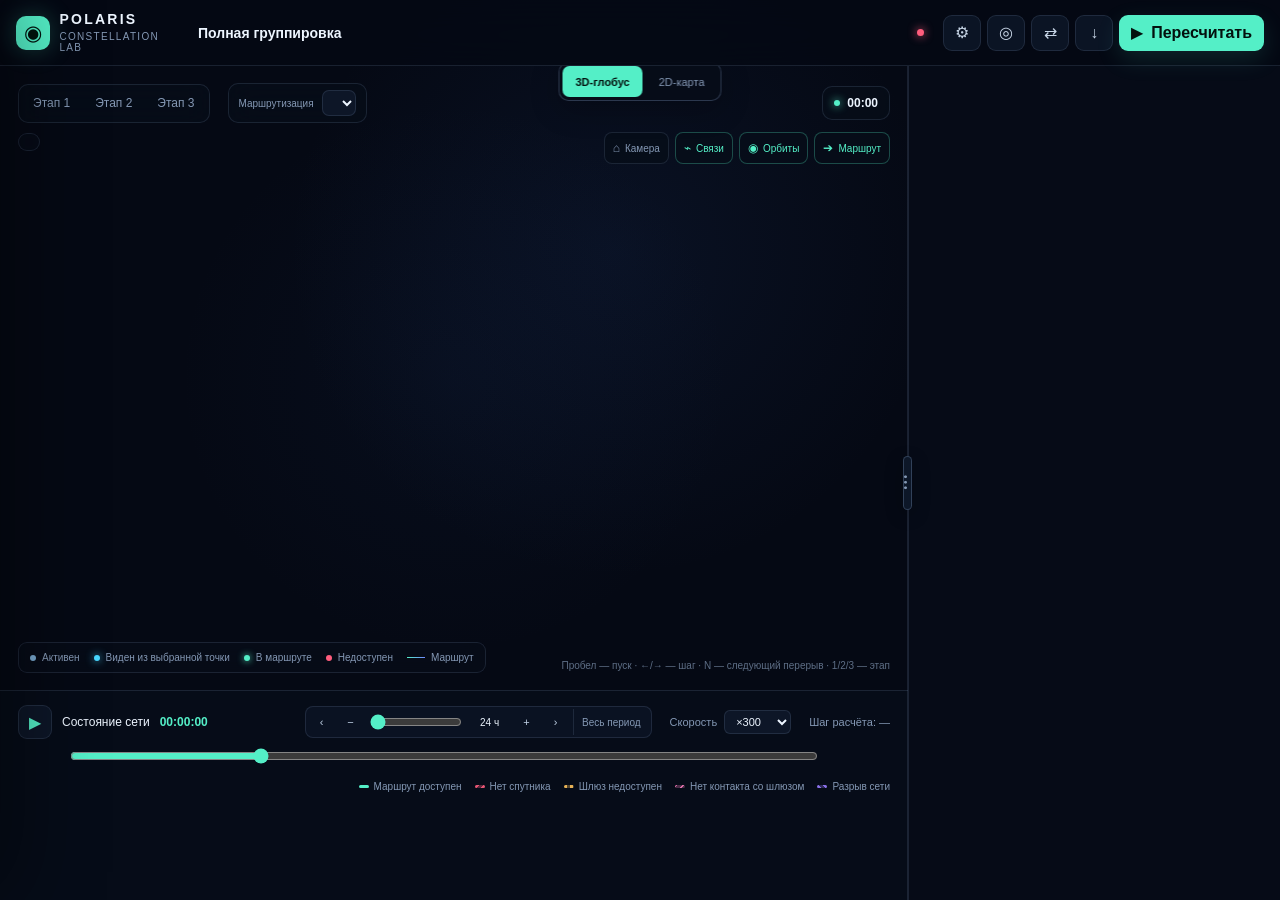
==== commit e5cecd69: "feat: add compliant CSV result export" ====
--- a/frontend/index.html
+++ b/frontend/index.html
@@ -28,7 +28,7 @@
         <button class="button button-subtle" id="project-button" type="button" aria-label="Параметры проекта" title="Параметры проекта"><b aria-hidden="true">⚙</b><span>Проект</span></button>
         <button class="button button-subtle" id="analysis-button" type="button" aria-label="Анализ устойчивости" title="Анализ устойчивости"><b aria-hidden="true">◎</b><span>Анализ</span></button>
         <button class="button button-subtle" id="compare-button" type="button" aria-label="Сравнить варианты" title="Сравнить варианты"><b aria-hidden="true">⇄</b><span>Сравнить</span></button>
-        <button class="button button-subtle" id="export-button" type="button" aria-label="Экспортировать результат" title="Экспортировать результат"><b aria-hidden="true">↓</b><span>Экспорт</span></button>
+        <button class="button button-subtle" id="export-button" type="button" aria-label="Экспортировать результат в CSV" title="Экспортировать результат в CSV"><b aria-hidden="true">↓</b><span>Экспорт</span></button>
         <button class="button button-primary" id="calculate-button" type="button" aria-label="Пересчитать проект"><b aria-hidden="true">▶</b><span>Пересчитать</span></button>
       </div>
     </header>
--- a/frontend/styles.css
+++ b/frontend/styles.css
@@ -28,13 +28,13 @@
 .brand { width: 188px; flex: 0 0 auto; display: flex; align-items: center; gap: 10px; color: var(--text); text-decoration: none; }
 .brand-mark { width: 34px; height: 34px; display: grid; place-items: center; border-radius: 10px; color: #00120d; background: var(--accent); font-size: 21px; box-shadow: 0 0 25px rgba(84, 239, 199, 0.25); }
 .brand strong { display: block; font-size: 14px; line-height: 1; font-weight: 700; letter-spacing: 0.16em; }
-.brand small { display: block; margin-top: 5px; color: var(--muted); font-size: 8px; letter-spacing: 0.13em; }
+.brand small { display: block; margin-top: 5px; color: var(--muted); font-size: 10px; letter-spacing: 0.13em; }
 .project-heading { min-width: 0; flex: 1; overflow: hidden; }
 .project-name { overflow: hidden; color: var(--text); font-size: 14px; font-weight: 600; text-overflow: ellipsis; white-space: nowrap; }
-.project-meta { display: flex; align-items: center; gap: 7px; margin-top: 4px; overflow: hidden; color: var(--muted); font-size: 10px; text-overflow: ellipsis; white-space: nowrap; }
+.project-meta { display: flex; align-items: center; gap: 7px; margin-top: 4px; overflow: hidden; color: var(--muted); font-size: 11px; text-overflow: ellipsis; white-space: nowrap; }
 .project-meta span { flex: 0 0 auto; }
 .project-meta i { width: 2px; height: 2px; border-radius: 50%; background: var(--muted); }
-.calculation-state { display: flex; align-items: center; gap: 8px; color: var(--accent); font-size: 11px; white-space: nowrap; }
+.calculation-state { display: flex; align-items: center; gap: 8px; color: var(--accent); font-size: 12px; white-space: nowrap; }
 .calculation-state > span { width: 7px; height: 7px; border-radius: 50%; background: var(--accent); box-shadow: 0 0 10px var(--accent); }
 .top-actions { min-width: 0; flex: 0 0 auto; display: flex; gap: 8px; }
 .top-actions b { font-weight: 400; }
@@ -54,26 +54,26 @@
 .scene-loading[hidden] { display: grid; opacity: 0; visibility: hidden; pointer-events: none; }
 .scene-loading strong, .scene-loading small { display: block; }
 .scene-loading strong { font-size: 13px; }
-.scene-loading small { margin-top: 6px; color: var(--muted); font-size: 10px; }
+.scene-loading small { margin-top: 6px; color: var(--muted); font-size: 11px; }
 .loading-planet { position: relative; width: 68px; height: 68px; border: 1px solid rgba(84,239,199,.55); border-radius: 50%; background: radial-gradient(circle at 35% 30%, #317bb0, #102b52 52%, #06101f 75%); box-shadow: 0 0 36px rgba(84,239,199,.14); animation: loading-orbit 1.8s linear infinite; }
 .loading-planet::after { content: ""; position: absolute; width: 92px; height: 26px; margin: 19px 0 0 -47px; border: 1px solid rgba(127,168,255,.72); border-radius: 50%; transform: rotate(-14deg); }
 @keyframes loading-orbit { to { filter: hue-rotate(18deg); transform: rotate(360deg); } }
-.object-tooltip { position: absolute; z-index: 12; max-width: 230px; padding: 8px 10px; border: 1px solid var(--line-strong); border-radius: 8px; color: var(--text); background: rgba(7,13,25,.94); box-shadow: 0 10px 30px rgba(0,0,0,.28); font-size: 10px; line-height: 1.45; pointer-events: none; }
+.object-tooltip { position: absolute; z-index: 12; max-width: 230px; padding: 8px 10px; border: 1px solid var(--line-strong); border-radius: 8px; color: var(--text); background: rgba(7,13,25,.94); box-shadow: 0 10px 30px rgba(0,0,0,.28); font-size: 11px; line-height: 1.45; pointer-events: none; }
 .scene-toolbar { position: absolute; z-index: 3; top: 17px; left: 18px; right: 18px; display: flex; align-items: center; justify-content: space-between; pointer-events: none; }
 .stage-control { display: flex; gap: 3px; padding: 3px; border: 1px solid var(--line); border-radius: 10px; background: rgba(7, 13, 25, 0.78); backdrop-filter: blur(14px); pointer-events: auto; }
-.stage-control button { min-height: 31px; padding: 0 11px; border: 0; border-radius: 7px; color: var(--muted); background: transparent; font-size: 11px; cursor: pointer; }
+.stage-control button { min-height: 31px; padding: 0 11px; border: 0; border-radius: 7px; color: var(--muted); background: transparent; font-size: 12px; cursor: pointer; }
 .stage-control button.active { color: var(--text); background: var(--panel-3); box-shadow: inset 0 0 0 1px var(--line); }
-.time-chip { display: flex; align-items: center; gap: 7px; padding: 9px 11px; border: 1px solid var(--line); border-radius: 10px; color: var(--muted); background: rgba(7, 13, 25, 0.78); font-size: 10px; backdrop-filter: blur(14px); }
+.time-chip { display: flex; align-items: center; gap: 7px; padding: 9px 11px; border: 1px solid var(--line); border-radius: 10px; color: var(--muted); background: rgba(7, 13, 25, 0.78); font-size: 11px; backdrop-filter: blur(14px); }
 .time-chip strong { color: var(--text); font-size: 12px; font-variant-numeric: tabular-nums; }
 .pulse { width: 6px; height: 6px; border-radius: 50%; background: var(--accent); box-shadow: 0 0 9px var(--accent); }
-.scene-summary { position: absolute; z-index: 3; top: 67px; left: 18px; display: flex; align-items: center; gap: 9px; padding: 8px 10px; border: 1px solid var(--line); border-radius: 9px; color: var(--muted); background: rgba(7,13,25,.76); font-size: 9px; pointer-events: none; backdrop-filter: blur(12px); }
-.scene-summary strong { color: var(--text); font-size: 11px; font-variant-numeric: tabular-nums; }
+.scene-summary { position: absolute; z-index: 3; top: 67px; left: 18px; display: flex; align-items: center; gap: 9px; padding: 8px 10px; border: 1px solid var(--line); border-radius: 9px; color: var(--muted); background: rgba(7,13,25,.76); font-size: 10px; pointer-events: none; backdrop-filter: blur(12px); }
+.scene-summary strong { color: var(--text); font-size: 12px; font-variant-numeric: tabular-nums; }
 .scene-summary i { width: 2px; height: 2px; border-radius: 50%; background: var(--muted); }
 .view-controls { position: absolute; z-index: 3; top: 66px; right: 18px; display: flex; gap: 6px; }
-.view-controls button { min-width: 56px; height: 32px; padding: 0 8px; display: flex; align-items: center; justify-content: center; gap: 5px; border: 1px solid var(--line); border-radius: 8px; color: var(--muted); background: rgba(7, 13, 25, 0.78); font-size: 9px; cursor: pointer; }
+.view-controls button { min-width: 56px; height: 32px; padding: 0 8px; display: flex; align-items: center; justify-content: center; gap: 5px; border: 1px solid var(--line); border-radius: 8px; color: var(--muted); background: rgba(7, 13, 25, 0.78); font-size: 10px; cursor: pointer; }
 .view-controls button b { font-size: 12px; font-weight: 400; }
 .view-controls button.active { color: var(--accent); border-color: rgba(84, 239, 199, 0.28); }
-.scene-legend { position: absolute; z-index: 3; bottom: 17px; left: 18px; display: flex; flex-wrap: wrap; gap: 14px; padding: 9px 11px; border: 1px solid var(--line); border-radius: 9px; color: var(--muted); background: rgba(7, 13, 25, 0.75); font-size: 9px; backdrop-filter: blur(12px); }
+.scene-legend { position: absolute; z-index: 3; bottom: 17px; left: 18px; display: flex; flex-wrap: wrap; gap: 14px; padding: 9px 11px; border: 1px solid var(--line); border-radius: 9px; color: var(--muted); background: rgba(7, 13, 25, 0.75); font-size: 10px; backdrop-filter: blur(12px); }
 .scene-legend span { display: flex; align-items: center; gap: 6px; }
 .legend-dot { width: 6px; height: 6px; border-radius: 50%; }
 .active-sat { background: #78a8cf; }
@@ -81,10 +81,10 @@
 .route-sat { background: var(--accent); box-shadow: 0 0 7px var(--accent); }
 .failed-sat { background: var(--danger); }
 .legend-line { width: 18px; height: 1px; background: linear-gradient(90deg, var(--accent), var(--accent-blue)); }
-.scene-hint { position: absolute; z-index: 3; right: 18px; bottom: 19px; color: rgba(135, 157, 187, 0.68); font-size: 9px; pointer-events: none; }
+.scene-hint { position: absolute; z-index: 3; right: 18px; bottom: 19px; color: rgba(135, 157, 187, 0.68); font-size: 10px; pointer-events: none; }
 
 .view-mode-switch { position: absolute; z-index: 6; top: 62px; left: 50%; display: flex; gap: 3px; padding: 3px; transform: translateX(-50%); border: 1px solid var(--line-strong); border-radius: 10px; background: rgba(7,13,25,.9); box-shadow: 0 8px 30px rgba(0,0,0,.24); backdrop-filter: blur(14px); }
-.view-mode-switch button { min-height: 31px; padding: 0 13px; border: 0; border-radius: 7px; color: var(--muted); background: transparent; font-size: 10px; cursor: pointer; }
+.view-mode-switch button { min-height: 31px; padding: 0 13px; border: 0; border-radius: 7px; color: var(--muted); background: transparent; font-size: 11px; cursor: pointer; }
 .view-mode-switch button.active { color: #03110e; background: var(--accent); font-weight: 650; }
 .coverage-view { position: absolute; z-index: 2; inset: 0; overflow: hidden; background: radial-gradient(circle at 50% 45%, rgba(37,78,128,.2), transparent 62%), #050a14; }
 .coverage-view[hidden] { display: none; }
@@ -105,21 +105,21 @@
 .playback div { display: flex; align-items: baseline; gap: 10px; }
 .playback span { font-size: 12px; }
 .playback strong { color: var(--accent); font-size: 12px; font-variant-numeric: tabular-nums; }
-.timeline-actions { display: flex; align-items: center; gap: 18px; color: var(--muted); font-size: 10px; }
+.timeline-actions { display: flex; align-items: center; gap: 18px; color: var(--muted); font-size: 11px; }
 .timeline-actions label { display: flex; align-items: center; gap: 7px; }
 .timeline-actions select { padding: 4px 7px; border: 1px solid var(--line); border-radius: 6px; color: var(--text); background: var(--panel-2); }
 .timeline-zoom { display: flex; align-items: center; gap: 2px; padding: 2px; border: 1px solid var(--line); border-radius: 8px; background: rgba(13,22,39,.72); }
 .timeline-zoom button { min-width: 27px; height: 26px; padding: 0 7px; border: 0; border-radius: 6px; color: #bfd0e4; background: transparent; cursor: pointer; }
 .timeline-zoom button:hover:not(:disabled) { color: var(--accent); background: rgba(84,239,199,.09); }
 .timeline-zoom button:disabled { color: rgba(132,152,180,.34); cursor: default; }
-.timeline-zoom span { min-width: 43px; color: var(--text); font-size: 9px; font-variant-numeric: tabular-nums; text-align: center; }
+.timeline-zoom span { min-width: 43px; color: var(--text); font-size: 10px; font-variant-numeric: tabular-nums; text-align: center; }
 .timeline-zoom input[type="range"] { width: 92px; min-width: 58px; height: 18px; margin: 0 4px; accent-color: var(--accent); cursor: pointer; }
-.timeline-zoom .timeline-zoom-reset { width: auto; margin-left: 2px; padding-inline: 8px; border-left: 1px solid var(--line); border-radius: 0 6px 6px 0; color: var(--muted); font-size: 9px; }
+.timeline-zoom .timeline-zoom-reset { width: auto; margin-left: 2px; padding-inline: 8px; border-left: 1px solid var(--line); border-radius: 0 6px 6px 0; color: var(--muted); font-size: 10px; }
 .scrubber-wrap { position: relative; margin: 10px 72px 6px 52px; }
 #time-range { width: 100%; height: 14px; margin: 0; accent-color: var(--accent); cursor: pointer; }
-.time-axis { display: flex; justify-content: space-between; color: var(--muted); font-size: 8px; }
+.time-axis { display: flex; justify-content: space-between; color: var(--muted); font-size: 10px; }
 .availability-lanes { display: grid; gap: 6px; }
-.availability-lane { display: grid; grid-template-columns: 45px 1fr 43px; align-items: center; gap: 10px; font-size: 9px; }
+.availability-lane { display: grid; grid-template-columns: 45px 1fr 43px; align-items: center; gap: 10px; font-size: 10px; }
 .availability-lane > span { color: var(--muted); }
 .availability-lane > strong { text-align: right; font-weight: 600; font-variant-numeric: tabular-nums; }
 .lane-track { position: relative; height: 11px; overflow: hidden; border-radius: 3px; background: rgba(132, 152, 180, 0.1); }
@@ -128,7 +128,7 @@
 .lane-segment.degraded { background: rgba(255, 196, 93, 0.82); }
 .lane-segment.outage { background: rgba(255, 93, 125, 0.82); }
 .lane-cursor { position: absolute; z-index: 2; inset-block: 0; width: 1px; background: #fff; box-shadow: 0 0 7px rgba(255,255,255,.85); pointer-events: none; }
-.timeline-legend { display: flex; justify-content: flex-end; gap: 13px; margin-top: 8px; color: var(--muted); font-size: 8px; }
+.timeline-legend { display: flex; justify-content: flex-end; gap: 13px; margin-top: 8px; color: var(--muted); font-size: 10px; }
 .timeline-legend span { display: flex; align-items: center; gap: 5px; }
 .timeline-legend i { width: 10px; height: 3px; border-radius: 2px; }
 .timeline-legend .available { background: var(--accent); }
@@ -149,57 +149,57 @@
 .inspector-resizer { position: fixed; z-index: 22; top: 66px; right: calc(var(--inspector-width) - 5px); bottom: 0; width: 11px; cursor: ew-resize; touch-action: none; outline: none; }
 .inspector-resizer::before { content: ""; position: absolute; inset-block: 0; left: 5px; width: 1px; background: var(--line); transition: 150ms ease; }
 .inspector-resizer span { position: absolute; top: 50%; left: 1px; width: 9px; height: 54px; transform: translateY(-50%); border: 1px solid var(--line-strong); border-radius: 8px; background: #0d1728; box-shadow: 0 5px 18px rgba(0,0,0,.3); }
-.inspector-resizer span::after { content: "•••"; position: absolute; inset: 0; display: grid; place-items: center; color: var(--muted); font-size: 9px; writing-mode: vertical-rl; letter-spacing: 2px; }
+.inspector-resizer span::after { content: "•••"; position: absolute; inset: 0; display: grid; place-items: center; color: var(--muted); font-size: 10px; writing-mode: vertical-rl; letter-spacing: 2px; }
 .inspector-resizer:hover::before, .inspector-resizer:focus::before, body.resizing-inspector .inspector-resizer::before { width: 2px; background: var(--accent); box-shadow: 0 0 10px rgba(84,239,199,.45); }
 body.resizing-inspector { cursor: ew-resize; user-select: none; }
-.inspector-topline { display: flex; align-items: center; justify-content: space-between; color: var(--muted); font-size: 9px; letter-spacing: 0.13em; }
+.inspector-topline { display: flex; align-items: center; justify-content: space-between; color: var(--muted); font-size: 10px; letter-spacing: 0.13em; }
 .inspector-topline button { border: 0; color: var(--muted); background: transparent; cursor: pointer; }
 .inspector h1 { margin: 8px 0 5px; font-size: 19px; font-weight: 600; letter-spacing: -0.02em; }
-.inspector > p { margin: 0; color: var(--muted); font-size: 11px; }
+.inspector > p { margin: 0; color: var(--muted); font-size: 12px; }
 .client-switch { display: grid; grid-template-columns: repeat(3, 1fr); gap: 5px; margin-top: 16px; }
-.client-switch button { min-height: 32px; border: 1px solid var(--line); border-radius: 8px; color: var(--muted); background: transparent; font-size: 10px; cursor: pointer; }
+.client-switch button { min-height: 32px; border: 1px solid var(--line); border-radius: 8px; color: var(--muted); background: transparent; font-size: 11px; cursor: pointer; }
 .client-switch button.active { color: var(--text); border-color: rgba(84,239,199,.35); background: rgba(84,239,199,.08); }
 .availability-card { margin-top: 18px; }
 .metric-line { display: flex; align-items: flex-end; justify-content: space-between; gap: 8px; }
 .metric-line > strong { font-size: 31px; line-height: 1; letter-spacing: -0.045em; font-variant-numeric: tabular-nums; }
-.goal-state { color: var(--accent); font-size: 9px; }
-.availability-card p { margin: 7px 0 12px; color: var(--muted); font-size: 10px; }
+.goal-state { color: var(--accent); font-size: 10px; }
+.availability-card p { margin: 7px 0 12px; color: var(--muted); font-size: 11px; }
 .progress-track { position: relative; height: 5px; overflow: visible; border-radius: 5px; background: rgba(132,152,180,.12); }
 .progress-track span { display: block; height: 100%; border-radius: inherit; background: linear-gradient(90deg, var(--accent-blue), var(--accent)); transition: width 300ms ease; }
 .progress-track i { position: absolute; left: 90%; top: -3px; width: 1px; height: 11px; background: rgba(255,255,255,.75); }
-.progress-label { display: flex; justify-content: space-between; margin-top: 6px; color: var(--muted); font-size: 7px; }
+.progress-label { display: flex; justify-content: space-between; margin-top: 6px; color: var(--muted); font-size: 9px; }
 .route-section, .metrics-section { margin-top: 18px; padding-top: 15px; border-top: 1px solid var(--line); }
-.section-title { display: flex; align-items: center; justify-content: space-between; font-size: 11px; }
+.section-title { display: flex; align-items: center; justify-content: space-between; font-size: 12px; }
 .section-title > span { font-weight: 600; }
-.section-title strong { display: flex; align-items: center; gap: 5px; color: var(--accent); font-size: 9px; font-weight: 500; }
+.section-title strong { display: flex; align-items: center; gap: 5px; color: var(--accent); font-size: 10px; font-weight: 500; }
 .section-title strong i { width: 5px; height: 5px; border-radius: 50%; background: var(--accent); }
-.section-title em { color: var(--muted); font-size: 9px; font-style: normal; }
+.section-title em { color: var(--muted); font-size: 10px; font-style: normal; }
 .route-chain { margin: 10px 0 7px; }
-.route-node { position: relative; min-height: 34px; display: flex; align-items: center; gap: 10px; font-size: 10px; }
+.route-node { position: relative; min-height: 34px; display: flex; align-items: center; gap: 10px; font-size: 11px; }
 .route-node:not(:last-child)::after { content: ""; position: absolute; left: 4px; top: 22px; width: 1px; height: 24px; background: linear-gradient(var(--accent), var(--accent-blue)); }
 .route-node i { position: relative; z-index: 1; width: 9px; height: 9px; flex: 0 0 auto; border: 2px solid var(--accent); border-radius: 50%; background: var(--panel); }
 .route-node:nth-child(3) i { border-color: var(--accent-blue); }
-.route-node small { margin-left: auto; color: var(--muted); font-size: 8px; }
-.text-action { padding: 0; border: 0; color: var(--accent); background: transparent; font-size: 9px; cursor: pointer; }
+.route-node small { margin-left: auto; color: var(--muted); font-size: 10px; }
+.text-action { padding: 0; border: 0; color: var(--accent); background: transparent; font-size: 10px; cursor: pointer; }
 .metric-grid { display: grid; grid-template-columns: 1fr 1fr; gap: 15px 10px; margin-top: 13px; }
-.metric-grid span { display: block; margin-bottom: 4px; color: var(--muted); font-size: 8px; }
+.metric-grid span { display: block; margin-bottom: 4px; color: var(--muted); font-size: 10px; }
 .metric-grid strong { font-size: 13px; font-weight: 600; font-variant-numeric: tabular-nums; }
 .recommendation { margin-top: 18px; padding: 12px; border: 1px solid rgba(84,239,199,.12); border-radius: 10px; background: linear-gradient(135deg, rgba(84,239,199,.07), rgba(113,136,255,.04)); }
-.recommendation span { color: var(--accent); font-size: 8px; letter-spacing: .12em; }
-.recommendation p { margin: 7px 0 0; color: #b9c9dc; font-size: 9px; line-height: 1.55; }
-.selection-eyebrow { display: flex; align-items: center; justify-content: space-between; color: var(--muted); font-size: 9px; letter-spacing: .12em; text-transform: uppercase; }
+.recommendation span { color: var(--accent); font-size: 10px; letter-spacing: .12em; }
+.recommendation p { margin: 7px 0 0; color: #b9c9dc; font-size: 10px; line-height: 1.55; }
+.selection-eyebrow { display: flex; align-items: center; justify-content: space-between; color: var(--muted); font-size: 10px; letter-spacing: .12em; text-transform: uppercase; }
 .selection-status { display: inline-flex; align-items: center; gap: 5px; color: var(--accent); letter-spacing: 0; text-transform: none; }
 .selection-status::before { content: ""; width: 5px; height: 5px; border-radius: 50%; background: currentColor; box-shadow: 0 0 8px currentColor; }
 .selection-status.danger { color: var(--danger); }
 .inspector-title { margin: 10px 0 6px; font-size: 24px; font-weight: 650; letter-spacing: -.025em; }
 .inspector-subtitle { margin: 0; color: var(--muted); font-size: 12px; line-height: 1.55; }
 .selection-actions { display: flex; gap: 7px; margin-top: 15px; }
-.selection-actions .button { flex: 1; min-width: 0; padding-inline: 9px; font-size: 9px; }
+.selection-actions .button { flex: 1; min-width: 0; padding-inline: 9px; font-size: 10px; }
 .selection-actions .button.active { color: var(--accent); border-color: rgba(84,239,199,.52); background: rgba(84,239,199,.1); }
 .compact-section { margin-top: 18px; padding-top: 15px; border-top: 1px solid var(--line); }
 .compact-section h3 { margin: 0 0 11px; font-size: 13px; font-weight: 600; }
 .detail-list { display: grid; gap: 9px; }
-.detail-row { display: flex; align-items: baseline; justify-content: space-between; gap: 14px; font-size: 11px; line-height: 1.45; }
+.detail-row { display: flex; align-items: baseline; justify-content: space-between; gap: 14px; font-size: 12px; line-height: 1.45; }
 .detail-row span { color: var(--muted); }
 .detail-row strong { font-size: 12px; font-weight: 600; text-align: right; }
 .satellite-preview { height: 82px; display: grid; place-items: center; margin: 15px 0 3px; border-radius: 10px; background: radial-gradient(circle, rgba(84,239,199,.1), transparent 62%); }
@@ -209,16 +209,16 @@
 .client-summary { margin-top: 17px; }
 .client-score { display: flex; align-items: flex-end; justify-content: space-between; }
 .client-score strong { font-size: 29px; line-height: 1; letter-spacing: -.045em; }
-.client-score span { color: var(--accent); font-size: 9px; }
+.client-score span { color: var(--accent); font-size: 10px; }
 .route-mini { display: flex; flex-wrap: wrap; align-items: center; gap: 6px; margin-top: 12px; }
-.route-mini button { padding: 5px 7px; border: 1px solid var(--line); border-radius: 6px; color: var(--text); background: rgba(132,152,180,.04); font-size: 9px; cursor: pointer; }
+.route-mini button { padding: 5px 7px; border: 1px solid var(--line); border-radius: 6px; color: var(--text); background: rgba(132,152,180,.04); font-size: 10px; cursor: pointer; }
 .route-mini button:hover { color: var(--accent); border-color: rgba(84,239,199,.4); }
 .route-mini i { width: 12px; height: 1px; background: var(--accent); }
-.selection-help { margin-top: 18px; padding: 10px; border-radius: 9px; color: var(--muted); background: rgba(132,152,180,.06); font-size: 9px; line-height: 1.5; }
+.selection-help { margin-top: 18px; padding: 10px; border-radius: 9px; color: var(--muted); background: rgba(132,152,180,.06); font-size: 10px; line-height: 1.5; }
 .upload-zone { min-height: 72px; display: grid; place-items: center; align-content: center; gap: 4px; margin-bottom: 16px; border: 1px dashed var(--line-strong); border-radius: 10px; color: var(--muted); background: rgba(84,239,199,.025); text-align: center; cursor: pointer; }
 .upload-zone:hover { border-color: rgba(84,239,199,.45); background: rgba(84,239,199,.05); }
-.upload-zone strong { color: var(--text); font-size: 10px; font-weight: 600; }
-.upload-zone span { font-size: 8px; }
+.upload-zone strong { color: var(--text); font-size: 11px; font-weight: 600; }
+.upload-zone span { font-size: 10px; }
 .upload-zone input { position: absolute; inline-size: 1px; block-size: 1px; opacity: 0; }
 
 .drawer-backdrop, .modal-backdrop { position: fixed; z-index: 40; inset: 0; opacity: 0; visibility: hidden; background: rgba(1, 4, 10, 0.64); backdrop-filter: blur(4px); transition: opacity 180ms ease, visibility 0s linear 180ms; }
@@ -226,29 +226,29 @@
 .drawer { position: fixed; z-index: 50; top: 0; bottom: 0; left: 0; width: min(700px, 96vw); display: grid; grid-template-rows: auto 1fr auto; transform: translateX(-102%); border-right: 1px solid var(--line-strong); background: #08101e; box-shadow: 30px 0 80px rgba(0,0,0,.4); transition: 220ms ease; }
 .drawer.open { transform: translateX(0); }
 .drawer-header { display: flex; align-items: flex-start; justify-content: space-between; gap: 20px; padding: 21px 23px 17px; border-bottom: 1px solid var(--line); }
-.drawer-header span { color: var(--accent); font-size: 8px; letter-spacing: .14em; }
+.drawer-header span { color: var(--accent); font-size: 10px; letter-spacing: .14em; }
 .drawer-header h2 { margin: 6px 0 0; font-size: 19px; font-weight: 600; }
 .icon-button { width: 34px; height: 34px; border: 1px solid var(--line); border-radius: 9px; color: var(--muted); background: var(--panel-2); cursor: pointer; }
 .drawer-content { min-height: 0; overflow-y: auto; padding: 18px 23px; }
-.field { display: grid; gap: 7px; color: var(--muted); font-size: 9px; }
+.field { display: grid; gap: 7px; color: var(--muted); font-size: 10px; }
 .field select, .field input { width: 100%; min-height: 36px; padding: 0 10px; border: 1px solid var(--line); border-radius: 8px; outline: 0; color: var(--text); background: var(--panel-2); }
 .field select:focus, .field input:focus { border-color: rgba(84,239,199,.55); box-shadow: 0 0 0 3px rgba(84,239,199,.08); }
 .form-grid { display: grid; grid-template-columns: 1fr 1fr; gap: 14px; margin-top: 16px; }
 .input-unit { position: relative; }
 .input-unit input { padding-right: 35px; }
 .input-unit small { position: absolute; right: 10px; top: 12px; color: var(--muted); }
-.drawer-section-title { display: flex; align-items: center; justify-content: space-between; margin: 24px 0 10px; padding-top: 18px; border-top: 1px solid var(--line); font-size: 11px; font-weight: 600; }
-.drawer-section-title small { color: var(--muted); font-size: 8px; font-weight: 400; }
+.drawer-section-title { display: flex; align-items: center; justify-content: space-between; margin: 24px 0 10px; padding-top: 18px; border-top: 1px solid var(--line); font-size: 12px; font-weight: 600; }
+.drawer-section-title small { color: var(--muted); font-size: 10px; font-weight: 400; }
 .plane-editor { display: grid; gap: 7px; }
 .plane-editor > div { display: grid; grid-template-columns: 34px 1fr 1fr; align-items: center; gap: 9px; padding: 9px 10px; border: 1px solid var(--line); border-radius: 9px; background: rgba(13,22,39,.55); }
-.plane-editor strong { color: var(--accent); font-size: 10px; }
-.plane-editor label { display: grid; grid-template-columns: auto 1fr; align-items: center; gap: 6px; color: var(--muted); font-size: 8px; }
-.plane-editor input { width: 100%; min-width: 0; padding: 6px; border: 1px solid var(--line); border-radius: 6px; color: var(--text); background: var(--panel); font-size: 9px; }
-.mini-action { border: 0; color: var(--accent); background: transparent; font-size: 9px; cursor: pointer; }
-.empty-state { padding: 17px; border: 1px dashed var(--line-strong); border-radius: 9px; color: var(--muted); text-align: center; font-size: 9px; }
+.plane-editor strong { color: var(--accent); font-size: 11px; }
+.plane-editor label { display: grid; grid-template-columns: auto 1fr; align-items: center; gap: 6px; color: var(--muted); font-size: 10px; }
+.plane-editor input { width: 100%; min-width: 0; padding: 6px; border: 1px solid var(--line); border-radius: 6px; color: var(--text); background: var(--panel); font-size: 10px; }
+.mini-action { border: 0; color: var(--accent); background: transparent; font-size: 10px; cursor: pointer; }
+.empty-state { padding: 17px; border: 1px dashed var(--line-strong); border-radius: 9px; color: var(--muted); text-align: center; font-size: 10px; }
 .failure-item { display: flex; align-items: center; justify-content: space-between; padding: 10px; border: 1px solid rgba(255,93,125,.2); border-radius: 9px; background: rgba(255,93,125,.05); }
-.failure-item strong { display: block; font-size: 10px; }
-.failure-item span { color: var(--muted); font-size: 8px; }
+.failure-item strong { display: block; font-size: 11px; }
+.failure-item span { color: var(--muted); font-size: 10px; }
 .drawer-footer { display: flex; justify-content: flex-end; gap: 8px; padding: 15px 23px; border-top: 1px solid var(--line); }
 
 .modal-backdrop { display: grid; place-items: center; padding: 25px; }
@@ -256,18 +256,18 @@
 .modal-backdrop.open .compare-modal { transform: none; }
 .comparison-head { display: grid; grid-template-columns: 1fr 1fr; gap: 1px; background: var(--line); }
 .comparison-head > div { padding: 18px 23px; background: var(--panel); }
-.comparison-head span, .comparison-head small { display: block; color: var(--muted); font-size: 8px; }
+.comparison-head span, .comparison-head small { display: block; color: var(--muted); font-size: 10px; }
 .comparison-head strong { display: block; margin: 7px 0 4px; font-size: 13px; }
 .comparison-table { padding: 13px 23px; }
-.comparison-row { display: grid; grid-template-columns: 1.2fr repeat(3, 1fr); padding: 12px 7px; border-bottom: 1px solid var(--line); font-size: 10px; }
-.comparison-row.header { color: var(--muted); font-size: 8px; }
+.comparison-row { display: grid; grid-template-columns: 1.2fr repeat(3, 1fr); padding: 12px 7px; border-bottom: 1px solid var(--line); font-size: 11px; }
+.comparison-row.header { color: var(--muted); font-size: 10px; }
 .comparison-row strong { color: var(--text); }
 .comparison-row em { color: var(--danger); font-style: normal; }
 .compare-insight { display: flex; gap: 12px; margin: 5px 23px 22px; padding: 13px; border: 1px solid rgba(255,196,93,.17); border-radius: 10px; background: rgba(255,196,93,.05); }
 .compare-insight > span { width: 22px; height: 22px; flex: 0 0 auto; display: grid; place-items: center; border-radius: 50%; color: #171006; background: var(--warning); font-weight: 700; }
-.compare-insight p { margin: 0; color: #bdcadd; font-size: 10px; line-height: 1.55; }
+.compare-insight p { margin: 0; color: #bdcadd; font-size: 11px; line-height: 1.55; }
 .compare-insight strong { color: var(--text); }
-.toast { position: fixed; z-index: 80; left: 50%; bottom: 22px; max-width: calc(100vw - 30px); transform: translate(-50%, 20px); opacity: 0; padding: 11px 15px; border: 1px solid var(--line-strong); border-radius: 9px; color: var(--text); background: var(--panel-3); box-shadow: 0 15px 40px rgba(0,0,0,.35); font-size: 10px; pointer-events: none; transition: 180ms ease; }
+.toast { position: fixed; z-index: 80; left: 50%; bottom: 22px; max-width: calc(100vw - 30px); transform: translate(-50%, 20px); opacity: 0; padding: 11px 15px; border: 1px solid var(--line-strong); border-radius: 9px; color: var(--text); background: var(--panel-3); box-shadow: 0 15px 40px rgba(0,0,0,.35); font-size: 11px; pointer-events: none; transition: 180ms ease; }
 .toast.show { opacity: 1; transform: translate(-50%, 0); }
 .name-dialog { width: min(460px, calc(100vw - 32px)); padding: 0; border: 1px solid var(--line-strong); border-radius: 15px; color: var(--text); background: #08101e; box-shadow: 0 28px 90px rgba(0,0,0,.58); }
 .name-dialog::backdrop { background: rgba(1,4,10,.72); backdrop-filter: blur(5px); }
@@ -277,18 +277,18 @@
 .name-dialog label { color: var(--muted); font-size: 12px; }
 .name-dialog input { min-height: 42px; padding: 0 12px; border: 1px solid var(--line-strong); border-radius: 8px; outline: 0; color: var(--text); background: var(--panel-2); font-size: 14px; }
 .name-dialog input:focus { border-color: rgba(84,239,199,.55); box-shadow: 0 0 0 3px rgba(84,239,199,.08); }
-.dialog-eyebrow { color: var(--accent); font-size: 9px; letter-spacing: .14em; }
+.dialog-eyebrow { color: var(--accent); font-size: 10px; letter-spacing: .14em; }
 .dialog-actions { display: flex; justify-content: flex-end; gap: 8px; margin-top: 5px; }
 .coverage-panel { width: min(1120px, 97vw); }
-.coverage-note { margin: 0; color: var(--muted); font-size: 10px; line-height: 1.55; }
+.coverage-note { margin: 0; color: var(--muted); font-size: 11px; line-height: 1.55; }
 .coverage-map { position: relative; min-height: 0; height: 100%; max-width: 1180px; width: 100%; justify-self: center; overflow: hidden; border: 1px solid var(--line-strong); border-radius: 11px; background: #07101e url("assets/earth-day.jpg") center / 100% 100% no-repeat; box-shadow: inset 0 0 50px rgba(1,5,12,.5); }
 .coverage-map canvas { display: block; width: 100%; height: 100%; }
 .coverage-tooltip { position: absolute; min-width: 96px; padding: 7px 9px; border: 1px solid var(--line-strong); border-radius: 7px; background: rgba(7,13,25,.94); pointer-events: none; }
 .coverage-tooltip strong, .coverage-tooltip span { display: block; }
 .coverage-tooltip strong { font-size: 12px; }
-.coverage-tooltip span { margin-top: 2px; color: var(--muted); font-size: 8px; }
+.coverage-tooltip span { margin-top: 2px; color: var(--muted); font-size: 10px; }
 .coverage-caption { display: grid; gap: 5px; }
-.coverage-scale { display: flex; flex-wrap: wrap; align-items: center; justify-content: center; gap: 8px 16px; margin: 0; color: var(--muted); font-size: 9px; }
+.coverage-scale { display: flex; flex-wrap: wrap; align-items: center; justify-content: center; gap: 8px 16px; margin: 0; color: var(--muted); font-size: 10px; }
 .coverage-scale span { display: inline-flex; align-items: center; gap: 6px; }
 .coverage-scale i { display: inline-block; width: 24px; height: 2px; border-radius: 4px; background: #68a9e0; opacity: .65; }
 .coverage-scale .route-key { height: 3px; background: #71ffdc; box-shadow: 0 0 10px rgba(84,239,199,.9); opacity: 1; }
@@ -318,6 +318,7 @@
   .timeline-actions > #step-info { display: none; }
   .timeline-zoom .timeline-zoom-reset { display: none; }
   .timeline-zoom input[type="range"] { width: 72px; }
+  .view-controls { top: 108px; }
 }
 
 @media (max-width: 980px) {
@@ -366,7 +367,7 @@
   .timeline-header { align-items: flex-start; }
   .timeline-zoom .timeline-zoom-reset { display: none; }
   .comparison-head { grid-template-columns: 1fr; }
-  .comparison-row { grid-template-columns: .8fr repeat(3, 1fr); font-size: 8px; }
+  .comparison-row { grid-template-columns: .8fr repeat(3, 1fr); font-size: 10px; }
 }
 
 @media (prefers-reduced-motion: reduce) {
@@ -384,8 +385,8 @@
 .modal-content { min-height: 0; overflow-y: auto; padding: 20px 23px 24px; }
 
 /* Выбор стратегии маршрутизации на сцене. */
-.strategy-control { min-width: 0; display: flex; align-items: center; gap: 8px; margin-right: auto; margin-left: 18px; padding: 6px 10px; border: 1px solid var(--line); border-radius: 10px; color: var(--muted); background: rgba(7,13,25,.78); backdrop-filter: blur(14px); font-size: 9px; pointer-events: auto; }
-.strategy-control select { min-width: 0; min-height: 26px; padding: 0 6px; border: 1px solid var(--line); border-radius: 7px; color: var(--text); background: var(--panel-2); font-size: 10px; }
+.strategy-control { min-width: 0; display: flex; align-items: center; gap: 8px; margin-right: auto; margin-left: 18px; padding: 6px 10px; border: 1px solid var(--line); border-radius: 10px; color: var(--muted); background: rgba(7,13,25,.78); backdrop-filter: blur(14px); font-size: 10px; pointer-events: auto; }
+.strategy-control select { min-width: 0; min-height: 26px; padding: 0 6px; border: 1px solid var(--line); border-radius: 7px; color: var(--text); background: var(--panel-2); font-size: 11px; }
 
 /* Состояние расчёта в шапке. */
 .calculation-state.stale { color: var(--warning); }
@@ -396,9 +397,9 @@
 
 /* Диаграмма доступности: дорожки строятся по реальным отрезкам состояний. */
 .availability-lane { display: grid; grid-template-columns: 42px 1fr 62px; align-items: center; gap: 10px; padding: 3px 0; }
-.availability-lane > span { color: var(--muted); font-size: 9px; cursor: pointer; }
+.availability-lane > span { color: var(--muted); font-size: 10px; cursor: pointer; }
 .availability-lane.active > span { color: var(--accent); font-weight: 600; }
-.availability-lane > strong { font-size: 10px; text-align: right; font-variant-numeric: tabular-nums; }
+.availability-lane > strong { font-size: 11px; text-align: right; font-variant-numeric: tabular-nums; }
 .availability-lane.below > strong { color: var(--danger); }
 .lane-track { position: relative; height: 16px; overflow: hidden; border-radius: 5px; background: rgba(255,93,125,.16); cursor: crosshair; }
 .lane-segment { position: absolute; top: 0; bottom: 0; }
@@ -410,13 +411,13 @@
 
 /* Инспектор: маршрут, показатели, причины разрыва. */
 .route-mini { display: flex; flex-wrap: wrap; align-items: center; gap: 4px; }
-.route-mini button { padding: 5px 8px; border: 1px solid var(--line); border-radius: 7px; color: var(--text); background: var(--panel-2); font-size: 9px; cursor: pointer; }
+.route-mini button { padding: 5px 8px; border: 1px solid var(--line); border-radius: 7px; color: var(--text); background: var(--panel-2); font-size: 10px; cursor: pointer; }
 .route-mini button:hover { border-color: var(--accent); }
 .route-mini button.ground { color: var(--accent); }
 .route-mini i { width: 10px; height: 1px; background: var(--line-strong); }
-.gap-reason { display: flex; gap: 9px; padding: 10px 11px; border: 1px solid rgba(255,93,125,.24); border-radius: 9px; background: rgba(255,93,125,.06); color: #ffd8e0; font-size: 9px; line-height: 1.5; }
-.gap-reason strong { display: block; margin-bottom: 3px; color: #fff; font-size: 10px; }
-.hint-note { margin: 10px 0 0; color: var(--muted); font-size: 8px; line-height: 1.55; }
+.gap-reason { display: flex; gap: 9px; padding: 10px 11px; border: 1px solid rgba(255,93,125,.24); border-radius: 9px; background: rgba(255,93,125,.06); color: #ffd8e0; font-size: 10px; line-height: 1.5; }
+.gap-reason strong { display: block; margin-bottom: 3px; color: #fff; font-size: 11px; }
+.hint-note { margin: 10px 0 0; color: var(--muted); font-size: 10px; line-height: 1.55; }
 .gap-list { display: grid; gap: 7px; max-height: 210px; overflow-y: auto; padding-right: 3px; }
 .gap-item { display: grid; grid-template-columns: 1fr auto; align-items: center; gap: 10px; padding: 9px 10px; border: 1px solid var(--line); border-left-width: 3px; border-radius: 8px; background: rgba(132,152,180,.04); }
 .gap-item.cause-1 { border-left-color: var(--danger); }
@@ -424,9 +425,9 @@
 .gap-item.cause-3 { border-left-color: #ff81c1; }
 .gap-item.cause-4 { border-left-color: #977bff; }
 .gap-item strong, .gap-item span { display: block; }
-.gap-item strong { font-size: 10px; font-variant-numeric: tabular-nums; }
-.gap-item span { margin-top: 3px; color: var(--muted); font-size: 8px; }
-.no-gaps { padding: 10px; border: 1px solid rgba(84,239,199,.16); border-radius: 8px; color: var(--accent); background: rgba(84,239,199,.04); font-size: 9px; }
+.gap-item strong { font-size: 11px; font-variant-numeric: tabular-nums; }
+.gap-item span { margin-top: 3px; color: var(--muted); font-size: 10px; }
+.no-gaps { padding: 10px; border: 1px solid rgba(84,239,199,.16); border-radius: 8px; color: var(--accent); background: rgba(84,239,199,.04); font-size: 10px; }
 
 /* Рекомендации и выводы. */
 .advice-list { display: grid; gap: 9px; }
@@ -434,12 +435,12 @@
 .advice.critical { border-color: rgba(255,93,125,.32); background: rgba(255,93,125,.06); }
 .advice.warning { border-color: rgba(255,196,93,.26); background: rgba(255,196,93,.05); }
 .advice.info { border-color: rgba(84,239,199,.22); background: rgba(84,239,199,.04); }
-.advice strong { display: block; margin-bottom: 5px; font-size: 10px; line-height: 1.4; }
-.advice p { margin: 0; color: var(--muted); font-size: 9px; line-height: 1.6; }
+.advice strong { display: block; margin-bottom: 5px; font-size: 11px; line-height: 1.4; }
+.advice p { margin: 0; color: var(--muted); font-size: 10px; line-height: 1.6; }
 
 /* Таблицы анализа и сравнения. */
-.data-table { width: 100%; border-collapse: collapse; font-size: 10px; }
-.data-table th { padding: 9px 8px; border-bottom: 1px solid var(--line-strong); color: var(--muted); font-size: 8px; font-weight: 500; letter-spacing: .05em; text-align: left; text-transform: uppercase; }
+.data-table { width: 100%; border-collapse: collapse; font-size: 11px; }
+.data-table th { padding: 9px 8px; border-bottom: 1px solid var(--line-strong); color: var(--muted); font-size: 10px; font-weight: 500; letter-spacing: .05em; text-align: left; text-transform: uppercase; }
 .data-table td { padding: 10px 8px; border-bottom: 1px solid var(--line); font-variant-numeric: tabular-nums; }
 .data-table tr:hover td { background: rgba(84,239,199,.03); }
 .data-table td.good { color: var(--accent); }
@@ -449,33 +450,33 @@
 
 .section-block { margin-bottom: 26px; }
 .section-block > h3 { margin: 0 0 5px; font-size: 12px; font-weight: 600; }
-.section-block > p.lead { margin: 0 0 13px; color: var(--muted); font-size: 9px; line-height: 1.6; }
+.section-block > p.lead { margin: 0 0 13px; color: var(--muted); font-size: 10px; line-height: 1.6; }
 .section-actions { display: flex; flex-wrap: wrap; gap: 8px; margin-bottom: 13px; }
 
 /* Редактор конфигурации. */
 .readonly-block { padding: 13px; border: 1px solid var(--line); border-radius: 10px; background: rgba(13,22,39,.42); }
 .readonly-grid { display: grid; grid-template-columns: repeat(2, 1fr); gap: 9px 14px; }
-.readonly-grid div { display: flex; align-items: baseline; justify-content: space-between; gap: 8px; color: var(--muted); font-size: 9px; }
-.readonly-grid strong { color: var(--text); font-size: 10px; font-variant-numeric: tabular-nums; }
-.research-toggle { display: flex; align-items: flex-start; gap: 9px; margin-top: 12px; padding: 10px 11px; border: 1px solid rgba(255,196,93,.22); border-radius: 9px; background: rgba(255,196,93,.05); color: var(--muted); font-size: 8px; line-height: 1.55; cursor: pointer; }
+.readonly-grid div { display: flex; align-items: baseline; justify-content: space-between; gap: 8px; color: var(--muted); font-size: 10px; }
+.readonly-grid strong { color: var(--text); font-size: 11px; font-variant-numeric: tabular-nums; }
+.research-toggle { display: flex; align-items: flex-start; gap: 9px; margin-top: 12px; padding: 10px 11px; border: 1px solid rgba(255,196,93,.22); border-radius: 9px; background: rgba(255,196,93,.05); color: var(--muted); font-size: 10px; line-height: 1.55; cursor: pointer; }
 .research-toggle input { margin-top: 1px; accent-color: var(--warning); }
-.research-toggle b { display: block; margin-bottom: 3px; color: var(--warning); font-size: 9px; }
+.research-toggle b { display: block; margin-bottom: 3px; color: var(--warning); font-size: 10px; }
 
 .outage-row { display: grid; grid-template-columns: 1fr 72px 72px auto; align-items: center; gap: 7px; padding: 8px 9px; border: 1px solid rgba(255,93,125,.2); border-radius: 9px; background: rgba(255,93,125,.05); }
-.outage-row select, .outage-row input { min-height: 30px; padding: 0 7px; border: 1px solid var(--line); border-radius: 6px; color: var(--text); background: var(--panel); font-size: 9px; }
+.outage-row select, .outage-row input { min-height: 30px; padding: 0 7px; border: 1px solid var(--line); border-radius: 6px; color: var(--text); background: var(--panel); font-size: 10px; }
 .outage-row .mini-action { white-space: nowrap; }
 .outage-list { display: grid; gap: 7px; }
-.outage-hint { margin: 7px 0 0; color: var(--muted); font-size: 8px; }
+.outage-hint { margin: 7px 0 0; color: var(--muted); font-size: 10px; }
 
 .field-errors { display: grid; gap: 6px; margin-bottom: 14px; }
-.field-error { padding: 9px 11px; border: 1px solid rgba(255,93,125,.32); border-radius: 8px; background: rgba(255,93,125,.07); font-size: 9px; line-height: 1.5; }
-.field-error code { display: block; margin-bottom: 3px; color: var(--danger); font-family: ui-monospace, SFMono-Regular, Menlo, monospace; font-size: 8px; }
+.field-error { padding: 9px 11px; border: 1px solid rgba(255,93,125,.32); border-radius: 8px; background: rgba(255,93,125,.07); font-size: 10px; line-height: 1.5; }
+.field-error code { display: block; margin-bottom: 3px; color: var(--danger); font-family: ui-monospace, SFMono-Regular, Menlo, monospace; font-size: 10px; }
 
 /* Список сохранённых вариантов. */
 .variant-list { display: grid; gap: 7px; }
 .variant-row { display: grid; grid-template-columns: auto 1fr auto auto; align-items: center; gap: 11px; padding: 11px 12px; border: 1px solid var(--line); border-radius: 9px; background: rgba(13,22,39,.5); }
-.variant-row strong { display: block; font-size: 10px; }
-.variant-row span { color: var(--muted); font-size: 8px; }
+.variant-row strong { display: block; font-size: 11px; }
+.variant-row span { color: var(--muted); font-size: 10px; }
 .variant-row.selected { border-color: var(--accent); background: rgba(84,239,199,.06); }
 .variant-check { width: 25px; height: 25px; display: grid; place-items: center; padding: 0; border: 1px solid var(--line-strong); border-radius: 7px; color: #03110e; background: transparent; cursor: pointer; }
 .variant-row.selected .variant-check { border-color: var(--accent); background: var(--accent); }
@@ -484,12 +485,15 @@
 .variant-actions .mini-action { white-space: nowrap; }
 .compare-picker-head { display: flex; align-items: flex-start; justify-content: space-between; gap: 20px; }
 .compare-picker-head h3 { margin: 0 0 5px; font-size: 14px; }
-.selection-counter { flex: 0 0 auto; padding: 6px 9px; border: 1px solid var(--line); border-radius: 20px; color: var(--accent); background: rgba(84,239,199,.06); font-size: 10px; }
+.selection-counter { flex: 0 0 auto; padding: 6px 9px; border: 1px solid var(--line); border-radius: 20px; color: var(--accent); background: rgba(84,239,199,.06); font-size: 11px; }
 .compare-result-summary { margin-bottom: 24px; }
 .multi-compare-table { min-width: 680px; }
 .multi-compare-table th:not(:first-child), .multi-compare-table td:not(:first-child) { text-align: center; }
 .multi-compare-table .winner { background: rgba(84,239,199,.06); color: var(--accent); }
-.multi-compare-table td small { display: block; margin-top: 3px; color: var(--muted); font-size: 8px; }
+.multi-compare-table td small { display: block; margin-top: 3px; color: var(--muted); font-size: 10px; }
+.parameter-compare-table td { vertical-align: top; }
+.parameter-details summary { color: #c9d8e9; cursor: pointer; }
+.parameter-details span { display: block; min-width: 150px; margin-top: 6px; color: var(--muted); font-size: 11px; line-height: 1.55; }
 #compare-modal .modal-panel { width: min(1180px, 97vw); }
 
 /* Блокирующий индикатор долгих операций. */
@@ -498,7 +502,7 @@
 .blocking-overlay[hidden] { display: none; }
 .blocking-card { display: grid; justify-items: center; gap: 11px; padding: 26px 34px; border: 1px solid var(--line-strong); border-radius: 14px; background: #08101e; text-align: center; }
 .blocking-card strong { font-size: 12px; }
-.blocking-card span { color: var(--muted); font-size: 9px; font-variant-numeric: tabular-nums; }
+.blocking-card span { color: var(--muted); font-size: 10px; font-variant-numeric: tabular-nums; }
 .blocking-card .cancel-job { margin-top: 4px; color: #ffd8e0; border-color: rgba(255,93,125,.3); }
 .spinner { width: 26px; height: 26px; border: 2px solid var(--line-strong); border-top-color: var(--accent); border-radius: 50%; animation: spin 760ms linear infinite; }
 @keyframes spin { to { transform: rotate(360deg); } }
@@ -506,17 +510,17 @@
 .progress-bar { width: 200px; height: 4px; overflow: hidden; border-radius: 2px; background: var(--panel-3); }
 .progress-bar i { display: block; height: 100%; background: var(--accent); transition: width 180ms ease; }
 
-.empty-state { padding: 14px; border: 1px dashed var(--line); border-radius: 9px; color: var(--muted); font-size: 9px; text-align: center; }
-.mini-action { padding: 5px 9px; border: 1px solid var(--line); border-radius: 7px; color: var(--muted); background: transparent; font-size: 9px; cursor: pointer; }
+.empty-state { padding: 14px; border: 1px dashed var(--line); border-radius: 9px; color: var(--muted); font-size: 10px; text-align: center; }
+.mini-action { padding: 5px 9px; border: 1px solid var(--line); border-radius: 7px; color: var(--muted); background: transparent; font-size: 10px; cursor: pointer; }
 .mini-action:hover { border-color: var(--accent); color: var(--accent); }
-.badge { display: inline-block; padding: 2px 7px; border-radius: 20px; font-size: 8px; }
+.badge { display: inline-block; padding: 2px 7px; border-radius: 20px; font-size: 10px; }
 .badge.ok { color: var(--accent); background: rgba(84,239,199,.12); }
 .badge.bad { color: var(--danger); background: rgba(255,93,125,.12); }
 .badge.warn { color: var(--warning); background: rgba(255,196,93,.12); }
 
 /* Повышенная читаемость рабочих окон: шрифты здесь намеренно крупнее HUD сцены. */
 .drawer .drawer-header { padding: 24px 28px 20px; }
-.drawer .drawer-header span { font-size: 10px; }
+.drawer .drawer-header span { font-size: 11px; }
 .drawer .drawer-header h2 { font-size: 23px; }
 .drawer .drawer-content { padding: 22px 28px 28px; }
 .drawer .drawer-footer { padding: 17px 28px; }
@@ -543,7 +547,7 @@
 
 #analysis-modal .modal-panel.wide { width: min(1180px, 97vw); }
 #analysis-modal .drawer-header { padding: 24px 28px 20px; }
-#analysis-modal .drawer-header span { font-size: 10px; }
+#analysis-modal .drawer-header span { font-size: 11px; }
 #analysis-modal .drawer-header h2 { font-size: 23px; }
 #analysis-modal .modal-content { padding: 25px 29px 30px; }
 #analysis-modal .section-block { margin-bottom: 32px; }
@@ -560,22 +564,22 @@
 #analysis-modal .badge { font-size: 12px; }
 
 /* Правый инспектор рассчитан на чтение с расстояния и сохраняет иерархию при расширении. */
-.inspector .selection-eyebrow { font-size: 10px; }
-.inspector .selection-status { font-size: 10px; }
-.inspector .selection-actions .button { min-height: 38px; font-size: 11px; }
+.inspector .selection-eyebrow { font-size: 11px; }
+.inspector .selection-status { font-size: 11px; }
+.inspector .selection-actions .button { min-height: 38px; font-size: 12px; }
 .inspector .section-title { font-size: 13px; }
-.inspector .section-title strong, .inspector .section-title em { font-size: 10px; }
-.inspector .route-mini button { font-size: 11px; }
-.inspector .metric-grid span { font-size: 10px; }
+.inspector .section-title strong, .inspector .section-title em { font-size: 11px; }
+.inspector .route-mini button { font-size: 12px; }
+.inspector .metric-grid span { font-size: 11px; }
 .inspector .metric-grid strong { font-size: 15px; }
-.inspector .gap-reason { font-size: 11px; }
+.inspector .gap-reason { font-size: 12px; }
 .inspector .gap-reason strong { font-size: 12px; }
 .inspector .gap-list { max-height: min(32vh, 300px); }
 .inspector .gap-item strong { font-size: 12px; }
-.inspector .gap-item span { font-size: 10px; }
-.inspector .gap-item .mini-action { min-height: 30px; font-size: 10px; }
-.inspector .recommendation span { font-size: 9px; }
-.inspector .recommendation p, .inspector .selection-help, .inspector .hint-note { font-size: 10px; }
+.inspector .gap-item span { font-size: 11px; }
+.inspector .gap-item .mini-action { min-height: 30px; font-size: 11px; }
+.inspector .recommendation span { font-size: 10px; }
+.inspector .recommendation p, .inspector .selection-help, .inspector .hint-note { font-size: 11px; }
 
 @media (max-width: 760px) {
   .workspace { grid-template-columns: 1fr; grid-template-rows: 1fr auto; }
@@ -597,49 +601,99 @@
 .analysis-tabs button:hover { background: rgba(113,136,255,.06); }
 .analysis-tabs button.active { color: var(--text); background: linear-gradient(135deg, rgba(84,239,199,.13), rgba(113,136,255,.09)); box-shadow: inset 0 0 0 1px rgba(84,239,199,.25); }
 .analysis-tabs span { font-size: 14px; font-weight: 650; }
-.analysis-tabs small { font-size: 10px; color: var(--muted); }
+.analysis-tabs small { font-size: 11px; color: var(--muted); }
 .analysis-tabs button.active small { color: #a5bdd7; }
 .analysis-tab-content { min-height: 320px; }
 
 .research-workbench { display: grid; gap: 18px; }
 .research-notice { display: grid; grid-template-columns: auto 1fr; align-items: start; gap: 17px; padding: 17px 19px; border: 1px solid rgba(255,196,93,.27); border-radius: 12px; background: linear-gradient(120deg, rgba(255,196,93,.08), rgba(255,196,93,.025)); }
-.research-notice > span, .assumption-chip { padding: 5px 7px; border: 1px solid rgba(255,196,93,.25); border-radius: 5px; color: var(--warning); background: rgba(255,196,93,.07); font-size: 9px; font-weight: 700; letter-spacing: .1em; white-space: nowrap; }
+.research-notice > span, .assumption-chip { padding: 5px 7px; border: 1px solid rgba(255,196,93,.25); border-radius: 5px; color: var(--warning); background: rgba(255,196,93,.07); font-size: 10px; font-weight: 700; letter-spacing: .1em; white-space: nowrap; }
 .research-notice strong { font-size: 15px; }
 .research-notice p { margin: 5px 0 0; color: #a0b1c8; font-size: 12px; line-height: 1.55; }
+
+.verification-guide { overflow: hidden; border: 1px solid rgba(84,239,199,.2); border-radius: 13px; background: linear-gradient(135deg, rgba(84,239,199,.055), rgba(7,13,25,.58) 45%, rgba(113,136,255,.045)); }
+.verification-guide-head { display: grid; grid-template-columns: minmax(280px,.75fr) minmax(420px,1.25fr); align-items: end; gap: 30px; padding: 19px 21px 16px; border-bottom: 1px solid var(--line); }
+.verification-guide-head span { color: var(--accent); font-size: 11px; font-weight: 700; letter-spacing: .13em; }
+.verification-guide-head h3 { margin: 5px 0 0; font-size: 17px; }
+.verification-guide-head p { margin: 0; color: #a0b1c8; font-size: 13px; line-height: 1.6; }
+.verification-flow { display: grid; grid-template-columns: repeat(4,minmax(0,1fr)); margin: 0; padding: 0; list-style: none; }
+.verification-flow li { min-width: 0; display: grid; grid-template-columns: 26px 1fr; gap: 9px; padding: 16px 18px; border-right: 1px solid var(--line); }
+.verification-flow li:last-child { border-right: 0; }
+.verification-flow li > b { width: 24px; height: 24px; display: grid; place-items: center; border: 1px solid rgba(84,239,199,.3); border-radius: 50%; color: var(--accent); background: rgba(84,239,199,.07); font-size: 12px; }
+.verification-flow strong, .verification-flow span { display: block; }
+.verification-flow strong { margin: 3px 0 5px; font-size: 13px; }
+.verification-flow span { color: var(--muted); font-size: 11px; line-height: 1.5; }
+.verification-boundaries { display: flex; flex-wrap: wrap; gap: 8px 20px; padding: 11px 20px; border-top: 1px solid var(--line); color: var(--muted); background: rgba(4,9,18,.35); font-size: 11px; }
+.verification-boundaries span { display: inline-flex; align-items: center; gap: 6px; }
+.verification-boundaries b { color: #cbd9e9; font-weight: 600; }
+.verification-boundaries i { width: 7px; height: 7px; border-radius: 50%; background: var(--accent); }
+.verification-boundaries i.model { background: var(--warning); }
+.verification-boundaries i.result { background: var(--accent-blue); }
 
 .research-section { padding: 18px; border: 1px solid var(--line); border-radius: 12px; background: rgba(13,22,39,.4); }
 .research-section > h3, .research-section-head h3, .research-controls h3 { margin: 0; font-size: 14px; }
 .research-section-head { display: flex; align-items: flex-start; justify-content: space-between; gap: 18px; margin-bottom: 14px; }
-.research-section-head p, .research-controls p { margin: 5px 0 0; color: var(--muted); font-size: 11px; line-height: 1.5; }
-.source-grid { display: grid; grid-template-columns: repeat(4, minmax(0, 1fr)); gap: 8px; }
-.source-card { min-width: 0; min-height: 96px; padding: 11px 12px; border: 1px solid var(--line); border-top: 2px solid var(--line-strong); border-radius: 9px; background: #0a1323; }
+.research-section-head p, .research-controls p { margin: 5px 0 0; color: var(--muted); font-size: 12px; line-height: 1.5; }
+.source-grid { display: grid; grid-template-columns: repeat(3, minmax(0, 1fr)); gap: 9px; }
+.source-card { min-width: 0; display: flex; flex-direction: column; padding: 14px; border: 1px solid var(--line); border-top: 2px solid var(--line-strong); border-radius: 10px; background: #0a1323; }
 .source-card.ok { border-top-color: var(--accent); }
 .source-card.warn { border-top-color: var(--warning); }
 .source-card.bad { border-top-color: var(--danger); }
 .source-card > div { display: flex; align-items: center; justify-content: space-between; gap: 6px; }
-.source-card strong { min-width: 0; overflow: hidden; font-size: 11px; text-overflow: ellipsis; white-space: nowrap; }
-.source-card p { min-height: 31px; margin: 7px 0; overflow: hidden; color: var(--muted); font-size: 9px; line-height: 1.45; }
-.source-card small { display: block; overflow: hidden; color: #637995; font-size: 8px; text-overflow: ellipsis; white-space: nowrap; }
+.source-card strong { min-width: 0; overflow: hidden; font-size: 13px; text-overflow: ellipsis; white-space: nowrap; }
+.source-card .source-purpose { min-height: 48px; margin: 10px 0 12px; color: #a4b6cc; font-size: 12px; line-height: 1.48; }
+.source-card small { display: block; overflow: hidden; color: #637995; font-size: 10px; text-overflow: ellipsis; white-space: nowrap; }
 .source-card .badge.muted { color: var(--muted); background: rgba(132,152,180,.1); }
+.source-facts { display: grid; gap: 7px; margin: 0 0 12px; }
+.source-facts div { display: grid; grid-template-columns: 74px 1fr; gap: 7px; font-size: 11px; line-height: 1.4; }
+.source-facts dt { color: #667d99; }
+.source-facts dd { margin: 0; color: #c2d0e1; }
+.source-status-note { min-height: 42px; display: flex !important; align-items: center !important; justify-content: flex-start !important; margin-top: auto; padding: 8px 9px; border-radius: 7px; background: rgba(132,152,180,.06); }
+.source-status-note strong { color: #aabbd0; font-size: 11px; font-weight: 500; line-height: 1.4; white-space: normal; }
+.source-status-note.ok { background: rgba(84,239,199,.065); }
+.source-status-note.ok strong { color: #a5ead8; }
+.source-status-note.warn { background: rgba(255,196,93,.07); }
+.source-status-note.warn strong { color: #e4c990; }
+.source-status-note.bad { background: rgba(255,93,125,.06); }
+.source-status-note.bad strong { color: #e7a6b4; }
+.source-technical { margin-top: 10px; border-top: 1px solid var(--line); }
+.source-technical summary { padding-top: 9px; color: #778da8; font-size: 11px; cursor: pointer; }
+.source-technical p { margin: 8px 0 5px; overflow-wrap: anywhere; color: var(--muted); font-size: 11px; line-height: 1.45; }
+.source-status-legend { display: flex; flex-wrap: wrap; gap: 8px 17px; margin-top: 14px; padding: 11px 13px; border: 1px solid var(--line); border-radius: 8px; color: var(--muted); background: rgba(5,9,20,.3); font-size: 11px; }
+.source-status-legend span { display: inline-flex; align-items: center; gap: 5px; }
+.source-status-legend b { color: #c6d4e5; font-weight: 600; }
+.source-status-legend i { width: 7px; height: 7px; border-radius: 50%; background: #657991; }
+.source-status-legend i.ok { background: var(--accent); box-shadow: 0 0 7px rgba(84,239,199,.5); }
+.source-status-legend i.warn { background: var(--warning); }
+.source-status-legend i.bad { background: var(--danger); }
+.source-access-note { display: block !important; margin-top: 10px; padding: 11px 13px; border-left: 2px solid var(--accent-blue); border-radius: 6px; color: var(--muted); background: rgba(113,136,255,.045); font-size: 12px; line-height: 1.55; }
+.source-access-note strong { color: #cbd8e8; white-space: normal; }
 .source-card.skeleton i { display: block; width: 70%; height: 9px; margin: 7px 0 15px; border-radius: 6px; background: linear-gradient(90deg, #142139, #1b2d49, #142139); background-size: 200% 100%; animation: skeleton-slide 1.2s linear infinite; }
 .source-card.skeleton i:last-child { width: 92%; }
 @keyframes skeleton-slide { to { background-position: -200% 0; } }
 
 .research-controls { display: flex; align-items: center; justify-content: space-between; gap: 18px; }
 .engineering-segmented { display: flex; gap: 4px; margin-top: 10px; padding: 3px; border: 1px solid var(--line); border-radius: 9px; background: #08101e; }
-.engineering-segmented button { min-height: 33px; padding: 0 13px; border: 0; border-radius: 6px; color: var(--muted); background: transparent; font-size: 11px; cursor: pointer; }
+.engineering-segmented button { min-height: 33px; padding: 0 13px; border: 0; border-radius: 6px; color: var(--muted); background: transparent; font-size: 12px; cursor: pointer; }
 .engineering-segmented button.active { color: #03110e; background: var(--accent); font-weight: 650; }
+.research-mode-help { max-width: 730px; }
+.research-mode-help b { color: #cbd8e8; font-weight: 600; }
 .research-run-actions { display: flex; flex-wrap: wrap; justify-content: flex-end; gap: 7px; }
 
+.profile-assumptions { padding: 18px; border: 1px solid rgba(255,196,93,.17); border-radius: 12px; background: rgba(255,196,93,.025); }
+.profile-assumptions .research-section-head { align-items: center; }
+.profile-assumptions .research-section-head h3 { margin: 0; font-size: 14px; }
+.profile-assumptions .research-section-head p { max-width: 820px; margin: 5px 0 0; color: var(--muted); font-size: 12px; line-height: 1.55; }
+.profile-assumptions > .research-section-head > .assumption-chip { flex: 0 0 auto; }
 .engineering-profile-grid { display: grid; grid-template-columns: repeat(3, minmax(0, 1fr)); gap: 9px; }
 .engineering-profile { position: relative; min-width: 0; padding: 16px; overflow: hidden; border: 1px solid var(--line); border-radius: 12px; color: var(--text); background: linear-gradient(145deg, rgba(17,29,49,.84), rgba(8,14,27,.84)); text-align: left; cursor: pointer; }
 .engineering-profile:hover { border-color: var(--line-strong); transform: translateY(-1px); }
 .engineering-profile.selected { border-color: rgba(84,239,199,.5); box-shadow: 0 0 0 1px rgba(84,239,199,.08), inset 0 0 34px rgba(84,239,199,.035); }
-.engineering-profile .assumption-chip { position: absolute; top: 12px; right: 12px; font-size: 7px; }
+.engineering-profile .assumption-chip { position: absolute; top: 12px; right: 12px; font-size: 9px; }
 .engineering-profile > strong { display: block; font-size: 16px; }
-.engineering-profile > p { min-height: 34px; margin: 6px 0 12px; color: var(--muted); font-size: 10px; line-height: 1.45; }
+.engineering-profile > p { min-height: 34px; margin: 6px 0 12px; color: var(--muted); font-size: 11px; line-height: 1.45; }
 .engineering-profile dl { display: grid; gap: 5px; margin: 0; }
-.engineering-profile dl div { display: flex; justify-content: space-between; gap: 12px; font-size: 9px; }
+.engineering-profile dl div { display: flex; justify-content: space-between; gap: 12px; font-size: 10px; }
 .engineering-profile dt { color: #7389a6; }
 .engineering-profile dd { margin: 0; color: #c7d6e8; font-variant-numeric: tabular-nums; }
 .engineering-profile em { display: block; margin-top: 12px; color: var(--accent); font-size: 12px; font-style: normal; font-weight: 700; }
@@ -647,22 +701,22 @@
 .engineering-empty { min-height: 220px; display: grid; place-items: center; align-content: center; padding: 38px; border: 1px dashed var(--line-strong); border-radius: 13px; text-align: center; }
 .engineering-empty .engineering-orbit-icon { width: 52px; height: 52px; display: grid; place-items: center; margin-bottom: 13px; border: 1px solid rgba(84,239,199,.32); border-radius: 50%; color: var(--accent); font-size: 25px; box-shadow: 0 0 32px rgba(84,239,199,.09); }
 .engineering-empty strong { font-size: 15px; }
-.engineering-empty p { max-width: 620px; margin: 7px 0 0; color: var(--muted); font-size: 11px; line-height: 1.6; }
+.engineering-empty p { max-width: 620px; margin: 7px 0 0; color: var(--muted); font-size: 12px; line-height: 1.6; }
 .engineering-result { display: grid; gap: 17px; }
 .range-hero { display: flex; align-items: center; justify-content: space-between; gap: 30px; padding: 22px 24px; border: 1px solid rgba(84,239,199,.26); border-radius: 13px; background: radial-gradient(circle at 15% 50%, rgba(84,239,199,.09), transparent 38%), linear-gradient(120deg, #0b1925, #0a1121); }
-.range-hero > div > span { color: var(--accent); font-size: 9px; letter-spacing: .13em; }
+.range-hero > div > span { color: var(--accent); font-size: 10px; letter-spacing: .13em; }
 .range-hero > div > strong { display: block; margin: 5px 0 2px; font-size: clamp(28px, 4vw, 43px); letter-spacing: -.05em; font-variant-numeric: tabular-nums; }
-.range-hero p { margin: 0; color: var(--muted); font-size: 11px; }
+.range-hero p { margin: 0; color: var(--muted); font-size: 12px; }
 .model-compare-mini { min-width: 330px; display: grid; grid-template-columns: 1fr auto 1fr; align-items: center; gap: 14px; }
-.model-compare-mini span { padding: 12px; border: 1px solid var(--line); border-radius: 9px; color: var(--muted); background: rgba(5,9,20,.55); font-size: 10px; text-align: center; }
+.model-compare-mini span { padding: 12px; border: 1px solid var(--line); border-radius: 9px; color: var(--muted); background: rgba(5,9,20,.55); font-size: 11px; text-align: center; }
 .model-compare-mini b { display: block; margin-top: 4px; color: var(--text); font-size: 16px; }
 .model-compare-mini i { color: var(--accent); font-style: normal; }
-.engineering-warning { padding: 10px 13px; border-left: 3px solid var(--warning); border-radius: 5px; color: #dbc99c; background: rgba(255,196,93,.065); font-size: 10px; line-height: 1.5; }
+.engineering-warning { padding: 10px 13px; border-left: 3px solid var(--warning); border-radius: 5px; color: #dbc99c; background: rgba(255,196,93,.065); font-size: 11px; line-height: 1.5; }
 
 .research-two-column { display: grid; grid-template-columns: minmax(0, 1.25fr) minmax(300px, .75fr); gap: 12px; }
-.research-section .data-table small { display: block; max-width: 155px; margin-top: 3px; overflow: hidden; color: var(--muted); font-size: 9px; text-overflow: ellipsis; white-space: nowrap; }
+.research-section .data-table small { display: block; max-width: 155px; margin-top: 3px; overflow: hidden; color: var(--muted); font-size: 10px; text-overflow: ellipsis; white-space: nowrap; }
 .engineering-cause-list { display: flex; flex-wrap: wrap; gap: 6px 13px; margin-top: 13px; padding-top: 12px; border-top: 1px solid var(--line); }
-.engineering-cause-list span { display: flex; align-items: center; gap: 6px; color: var(--muted); font-size: 9px; }
+.engineering-cause-list span { display: flex; align-items: center; gap: 6px; color: var(--muted); font-size: 10px; }
 .engineering-cause-list i { width: 6px; height: 6px; border-radius: 50%; background: #72859d; }
 .engineering-cause-list i.cause-weather { background: #5ab9ff; }
 .engineering-cause-list i.cause-insufficient_margin { background: var(--danger); }
@@ -671,39 +725,43 @@
 .engineering-cause-list b { color: #d4e0ee; font-weight: 600; }
 .margin-chip { flex: 0 0 auto; padding: 6px 9px; border-radius: 7px; color: #03110e; background: var(--accent); font-size: 12px; font-weight: 750; }
 .loss-stack { display: grid; gap: 9px; margin: 4px 0 16px; }
-.loss-stack span { display: flex; justify-content: space-between; margin-bottom: 4px; color: var(--muted); font-size: 9px; }
+.loss-stack span { display: flex; justify-content: space-between; margin-bottom: 4px; color: var(--muted); font-size: 10px; }
 .loss-stack span b { color: #d5e2ef; }
 .loss-stack i { display: block; height: 5px; overflow: hidden; border-radius: 3px; background: #121e31; }
 .loss-stack em { display: block; height: 100%; border-radius: inherit; background: linear-gradient(90deg, var(--accent-blue), var(--danger)); }
 .passport-grid { display: grid; grid-template-columns: repeat(2, 1fr); gap: 9px; margin: 0; }
 .passport-grid div { padding: 8px; border: 1px solid var(--line); border-radius: 7px; background: rgba(5,9,20,.35); }
-.passport-grid dt { color: var(--muted); font-size: 8px; }
-.passport-grid dd { margin: 4px 0 0; font-size: 10px; font-weight: 600; font-variant-numeric: tabular-nums; }
+.passport-grid dt { color: var(--muted); font-size: 10px; }
+.passport-grid dd { margin: 4px 0 0; font-size: 11px; font-weight: 600; font-variant-numeric: tabular-nums; }
 
 .event-strip { display: grid; grid-template-columns: repeat(auto-fit, minmax(180px, 1fr)); gap: 7px; margin-top: 13px; }
 .event-card { position: relative; min-height: 86px; padding: 11px; border: 1px solid var(--line); border-left: 2px solid #5ab9ff; border-radius: 8px; background: rgba(5,9,20,.34); }
 .event-card.warning { border-left-color: var(--warning); }
-.event-card time { display: block; color: #6f86a2; font-size: 8px; }
-.event-card strong { display: block; margin-top: 6px; font-size: 10px; }
-.event-card p { margin: 4px 0 0; color: var(--muted); font-size: 9px; line-height: 1.4; }
-.hazard-toggle { display: flex; align-items: center; gap: 7px; color: var(--muted); font-size: 10px; white-space: nowrap; cursor: pointer; }
+.event-card time { display: block; color: #6f86a2; font-size: 10px; }
+.event-card strong { display: block; margin-top: 6px; font-size: 11px; }
+.event-card p { margin: 4px 0 0; color: var(--muted); font-size: 10px; line-height: 1.4; }
+.hazard-toggle { display: flex; align-items: center; gap: 7px; color: var(--muted); font-size: 11px; white-space: nowrap; cursor: pointer; }
 .hazard-toggle input { accent-color: var(--danger); }
-.hazard-collapsed { padding: 14px; border: 1px dashed var(--line); border-radius: 8px; color: var(--muted); font-size: 10px; text-align: center; }
+.hazard-collapsed { padding: 14px; border: 1px dashed var(--line); border-radius: 8px; color: var(--muted); font-size: 11px; text-align: center; }
 .hazard-list { display: grid; gap: 7px; }
 .hazard-list article { display: grid; grid-template-columns: auto 1fr auto; align-items: center; gap: 10px; padding: 10px 11px; border: 1px solid var(--line); border-radius: 8px; background: rgba(5,9,20,.34); }
-.hazard-list strong { font-size: 10px; }
-.hazard-list p { margin: 3px 0 0; color: var(--muted); font-size: 9px; }
+.hazard-list strong { font-size: 11px; }
+.hazard-list p { margin: 3px 0 0; color: var(--muted); font-size: 10px; }
 .hazard-severity { width: 7px; height: 30px; border-radius: 4px; background: #5ab9ff; }
 .hazard-severity.warning { background: var(--warning); }
 .hazard-severity.critical { background: var(--danger); box-shadow: 0 0 10px rgba(255,93,125,.4); }
 .research-methodology { border: 1px solid var(--line); border-radius: 10px; background: rgba(5,9,20,.3); }
-.research-methodology summary { padding: 13px 15px; color: #b4c5d9; font-size: 11px; cursor: pointer; }
+.research-methodology summary { padding: 13px 15px; color: #b4c5d9; font-size: 12px; cursor: pointer; }
 .method-grid { display: grid; grid-template-columns: repeat(2, 1fr); gap: 8px; padding: 0 14px 14px; }
 .method-grid div { padding: 10px; border: 1px solid var(--line); border-radius: 8px; }
-.method-grid strong { font-size: 10px; }
-.method-grid p { margin: 4px 0 0; color: var(--muted); font-size: 9px; line-height: 1.5; }
+.method-grid strong { font-size: 11px; }
+.method-grid p { margin: 4px 0 0; color: var(--muted); font-size: 10px; line-height: 1.5; }
 
 @media (max-width: 900px) {
+  .verification-guide-head { grid-template-columns: 1fr; gap: 8px; }
+  .verification-flow { grid-template-columns: repeat(2,minmax(0,1fr)); }
+  .verification-flow li:nth-child(2) { border-right: 0; }
+  .verification-flow li:nth-child(-n+2) { border-bottom: 1px solid var(--line); }
   .source-grid { grid-template-columns: repeat(2, minmax(0, 1fr)); }
   .research-two-column { grid-template-columns: 1fr; }
   .range-hero { align-items: stretch; flex-direction: column; }
@@ -715,10 +773,13 @@
   .analysis-tabs small { display: none; }
   .research-notice { grid-template-columns: 1fr; }
   .research-notice > span { justify-self: start; }
+  .verification-flow { grid-template-columns: 1fr; }
+  .verification-flow li { border-right: 0; border-bottom: 1px solid var(--line); }
+  .verification-flow li:last-child { border-bottom: 0; }
   .source-grid, .engineering-profile-grid { grid-template-columns: 1fr; }
   .research-controls { align-items: stretch; flex-direction: column; }
   .engineering-segmented { display: grid; grid-template-columns: repeat(3, 1fr); }
-  .engineering-segmented button { padding-inline: 7px; font-size: 9px; }
+  .engineering-segmented button { padding-inline: 7px; font-size: 10px; }
   .research-run-actions { justify-content: stretch; }
   .research-run-actions .button { flex: 1; }
   .model-compare-mini { grid-template-columns: 1fr; }
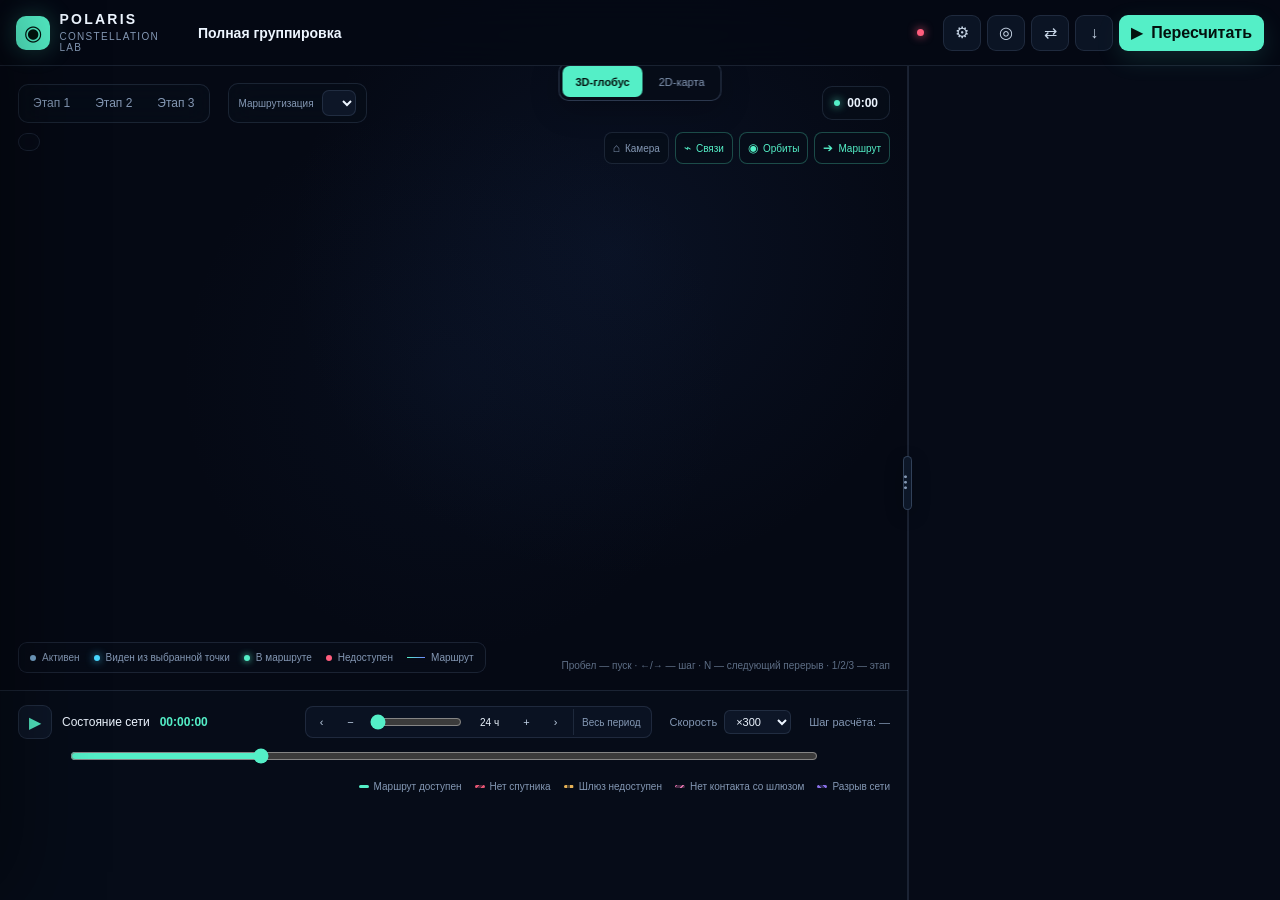
==== commit 0350a05d: "132" ====
--- a/frontend/index.html
+++ b/frontend/index.html
@@ -28,7 +28,13 @@
         <button class="button button-subtle" id="project-button" type="button" aria-label="Параметры проекта" title="Параметры проекта"><b aria-hidden="true">⚙</b><span>Проект</span></button>
         <button class="button button-subtle" id="analysis-button" type="button" aria-label="Анализ устойчивости" title="Анализ устойчивости"><b aria-hidden="true">◎</b><span>Анализ</span></button>
         <button class="button button-subtle" id="compare-button" type="button" aria-label="Сравнить варианты" title="Сравнить варианты"><b aria-hidden="true">⇄</b><span>Сравнить</span></button>
-        <button class="button button-subtle" id="export-button" type="button" aria-label="Экспортировать результат в CSV" title="Экспортировать результат в CSV"><b aria-hidden="true">↓</b><span>Экспорт</span></button>
+        <div class="export-menu" id="export-menu">
+          <button class="button button-subtle" id="export-button" type="button" aria-haspopup="menu" aria-expanded="false" aria-controls="export-options" title="Выбрать формат экспорта"><b aria-hidden="true">↓</b><span>Экспорт</span></button>
+          <div class="export-options" id="export-options" role="menu" hidden>
+            <button type="button" role="menuitem" data-export-format="json"><b>JSON</b><small>Полный результат и сценарий</small></button>
+            <button type="button" role="menuitem" data-export-format="csv"><b>CSV</b><small>Маршруты в виде таблицы</small></button>
+          </div>
+        </div>
         <button class="button button-primary" id="calculate-button" type="button" aria-label="Пересчитать проект"><b aria-hidden="true">▶</b><span>Пересчитать</span></button>
       </div>
     </header>
--- a/frontend/styles.css
+++ b/frontend/styles.css
@@ -38,6 +38,35 @@
 .calculation-state > span { width: 7px; height: 7px; border-radius: 50%; background: var(--accent); box-shadow: 0 0 10px var(--accent); }
 .top-actions { min-width: 0; flex: 0 0 auto; display: flex; gap: 8px; }
 .top-actions b { font-weight: 400; }
+.export-menu { position: relative; display: flex; }
+.export-options {
+  position: absolute;
+  z-index: 80;
+  top: calc(100% + 9px);
+  right: 0;
+  width: 245px;
+  padding: 6px;
+  border: 1px solid var(--line);
+  border-radius: 12px;
+  background: rgba(8, 16, 29, .98);
+  box-shadow: 0 18px 48px rgba(0, 0, 0, .42);
+}
+.export-options[hidden] { display: none; }
+.export-options button {
+  width: 100%;
+  display: grid;
+  gap: 3px;
+  padding: 10px 11px;
+  border: 0;
+  border-radius: 8px;
+  color: var(--text);
+  background: transparent;
+  text-align: left;
+  cursor: pointer;
+}
+.export-options button:hover, .export-options button:focus-visible { background: rgba(84, 239, 199, .1); outline: none; }
+.export-options button b { color: var(--accent); font-size: 13px; font-weight: 700; }
+.export-options button small { color: var(--muted); font-size: 11px; }
 .button { min-height: 36px; display: inline-flex; align-items: center; justify-content: center; gap: 8px; padding: 0 13px; border: 1px solid var(--line); border-radius: 9px; background: var(--panel-2); cursor: pointer; transition: 160ms ease; }
 .button:hover { border-color: var(--line-strong); transform: translateY(-1px); }
 .button-primary { border-color: transparent; color: #03110e; background: var(--accent); font-weight: 650; box-shadow: 0 8px 24px rgba(84, 239, 199, 0.13); }
